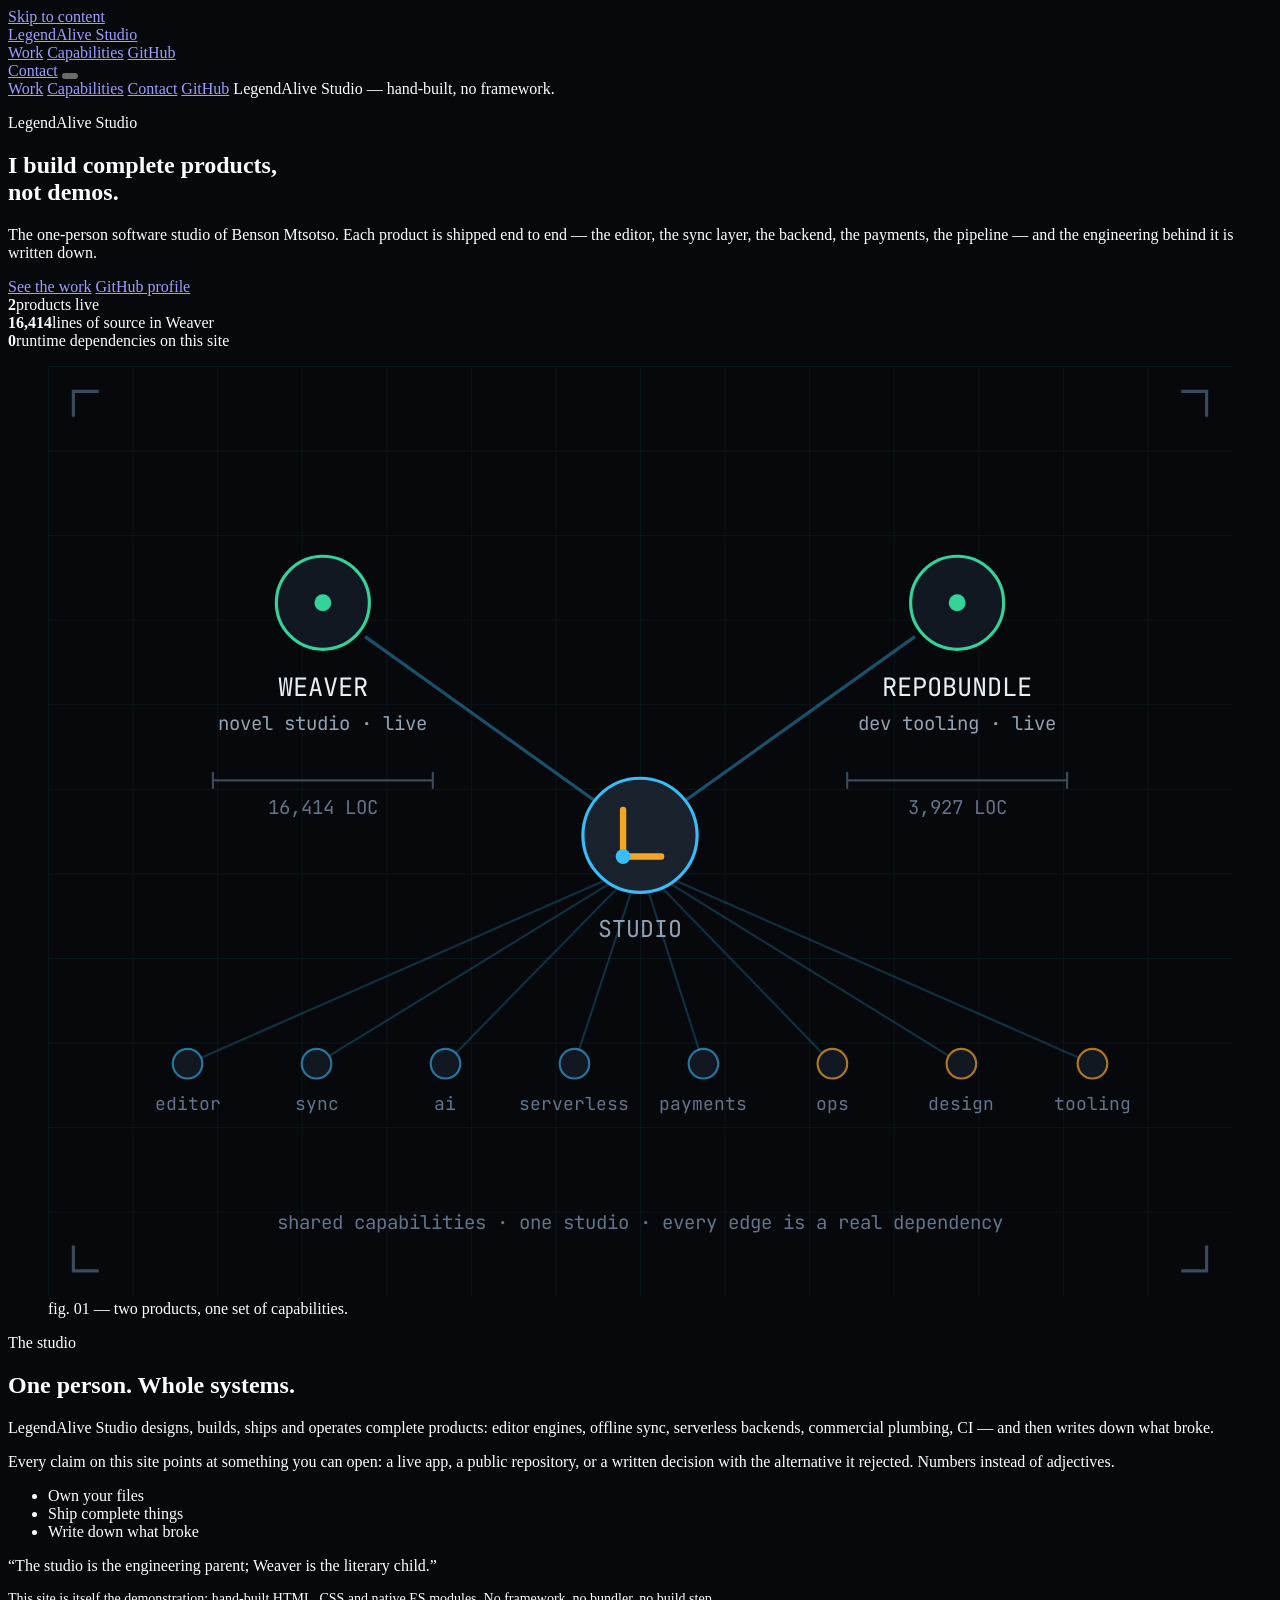
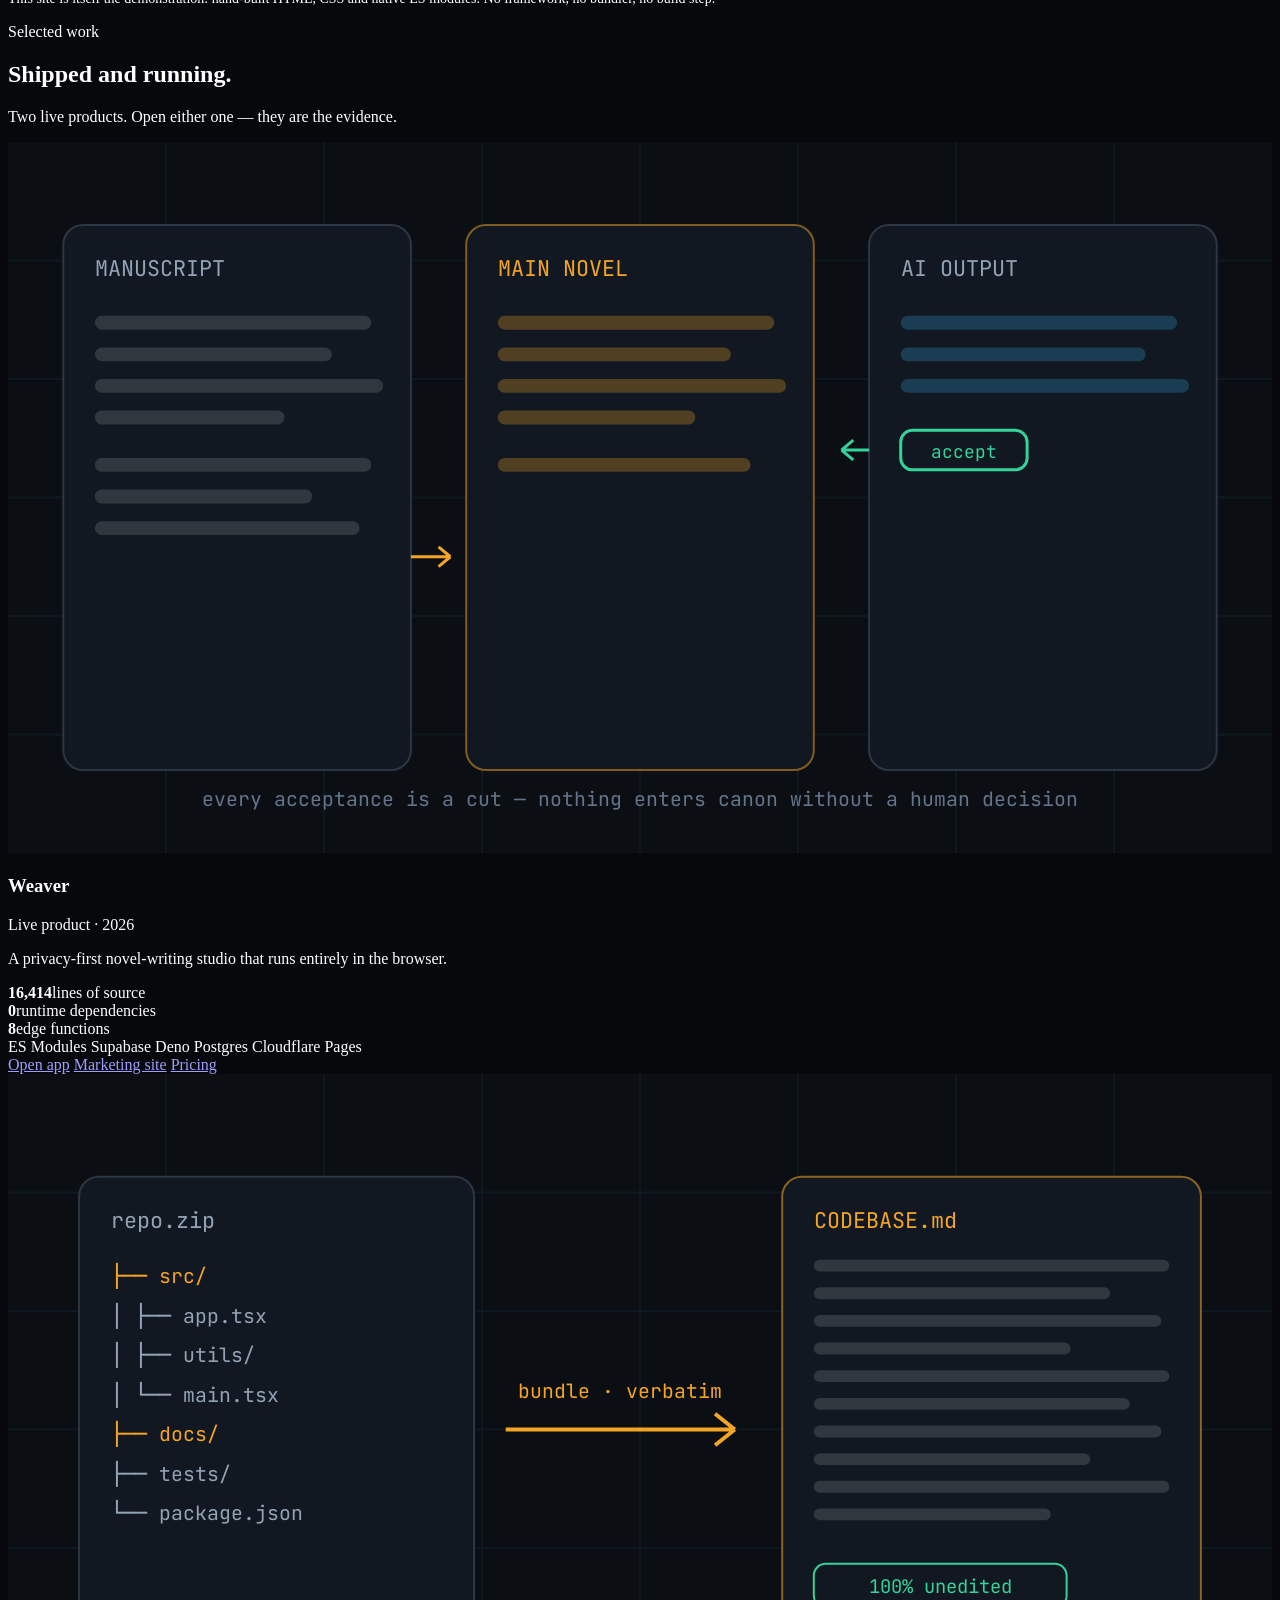
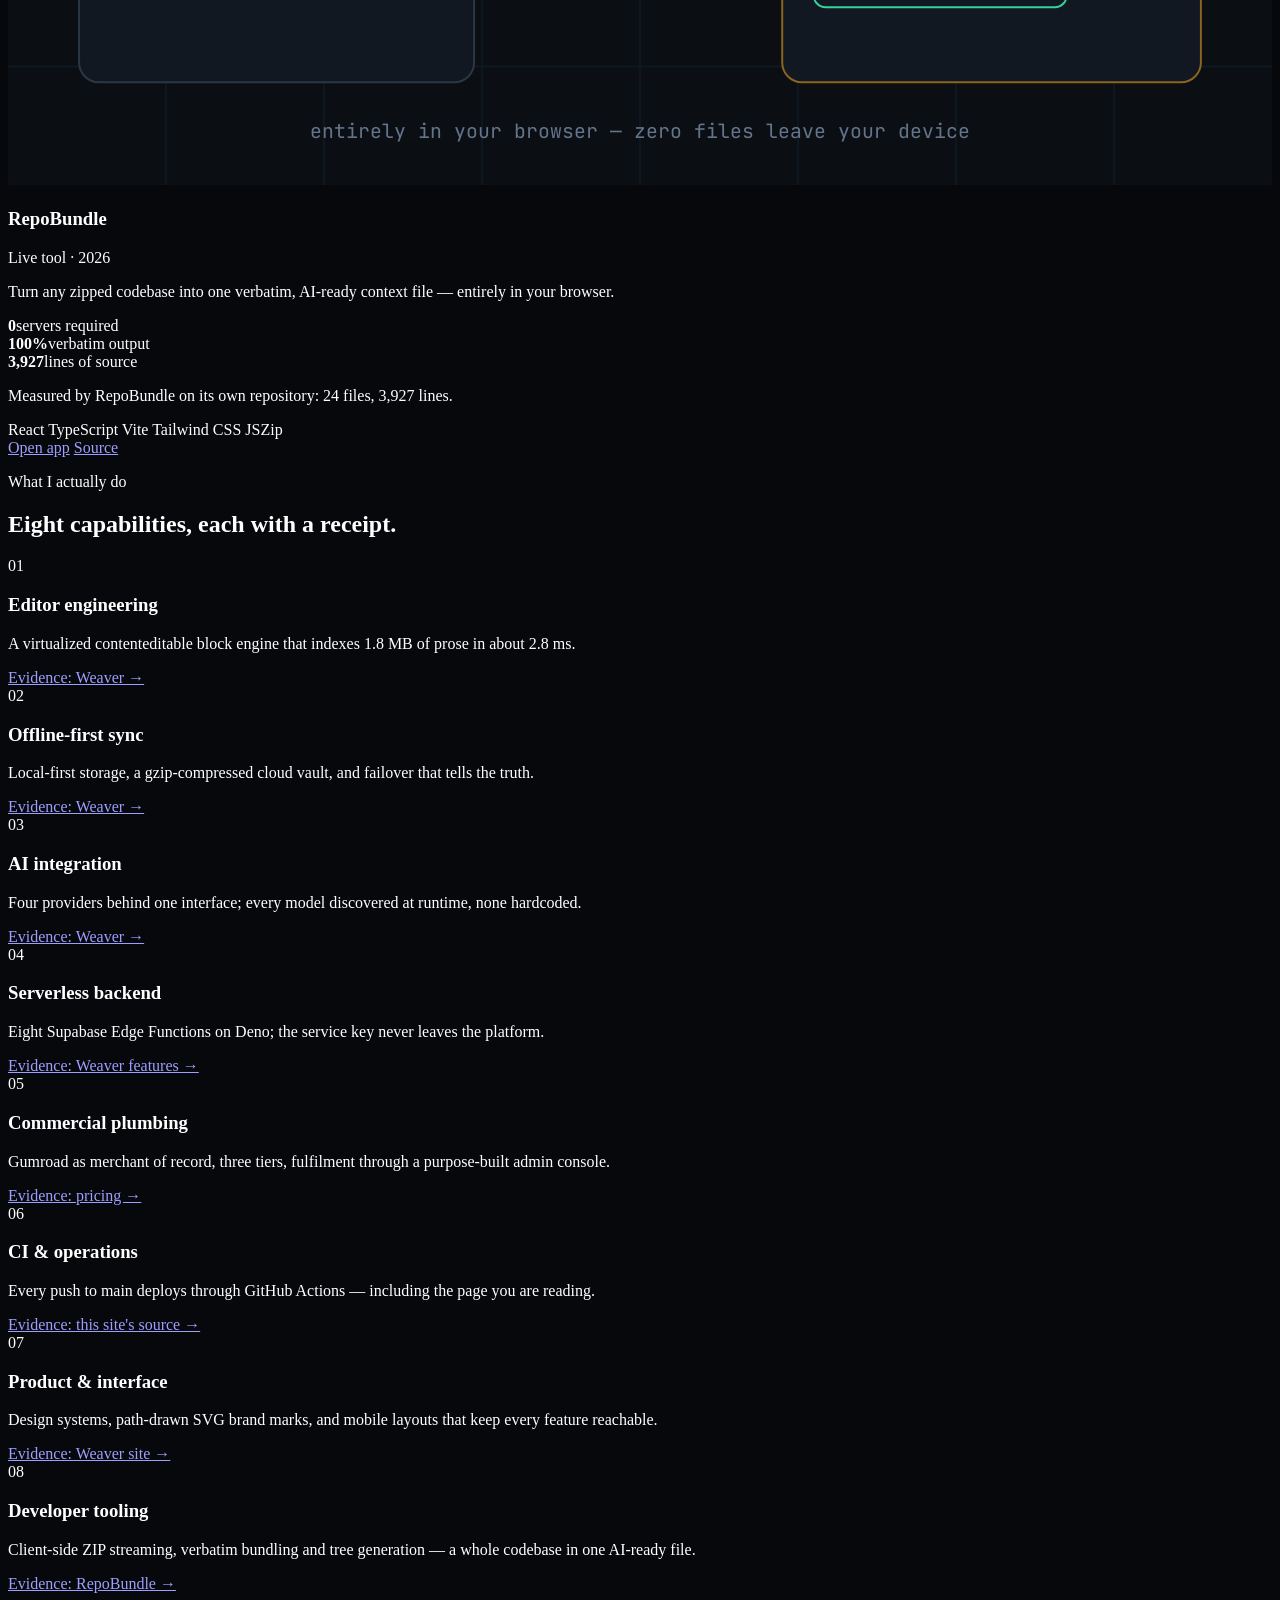
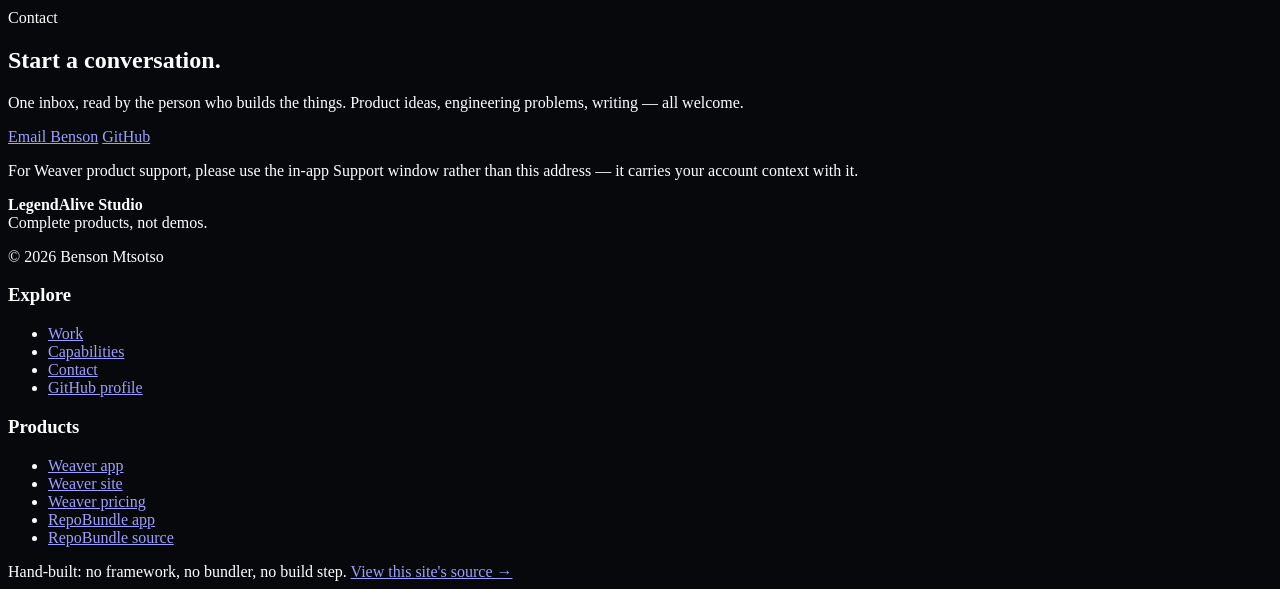
==== index.html @ 1d364bd8 "Update print statement from 'Hello' to 'Goodbye'" ====
<!-- Repo: studio — index.html — FULL file -->
<!DOCTYPE html>
<html lang="en">
<head>
  <meta charset="utf-8">
  <meta name="viewport" content="width=device-width, initial-scale=1">
  <title>LegendAlive Studio — Complete products, not demos.</title>
  <meta name="description" content="LegendAlive Studio is the one-person software studio of Benson Mtsotso. Shipped products, engineering case studies and technical writing. No framework, no bundler, no build step.">
  <meta name="author" content="Benson Mtsotso">
  <meta name="robots" content="index, follow">
  <meta name="theme-color" content="#06080b">
  <!-- Canonical + og:url point at the live preview URL until Phase 0C cutover. -->
  <link rel="canonical" href="https://legendalive.github.io/studio/">
  <meta property="og:type" content="website">
  <meta property="og:site_name" content="LegendAlive Studio">
  <meta property="og:title" content="LegendAlive Studio — Complete products, not demos.">
  <meta property="og:description" content="The one-person software studio of Benson Mtsotso. Shipped products, engineering case studies and technical writing.">
  <meta property="og:url" content="https://legendalive.github.io/studio/">
  <meta name="twitter:card" content="summary">
  <!-- og:image is added in Phase 8 when assets/img/og-default.png exists.
       Favicon is injected as a data-URI by brand.js; the static favicon.svg
       fallback link arrives in Step 3. -->

  <!-- Critical canvas colour: prevents a white flash before the shell injects
       base.css. Applies with or without JS. body colours live in base.css. -->
  <style>html{background:#06080b;color-scheme:dark}</style>
  <noscript><link rel="stylesheet" href="assets/css/base.css"></noscript>

  <link rel="preconnect" href="https://fonts.googleapis.com">
  <link rel="preconnect" href="https://fonts.gstatic.com" crossorigin>
  <link href="https://fonts.googleapis.com/css2?family=Inter:wght@400;500;600&family=Instrument+Serif:ital@1&family=JetBrains+Mono:wght@400;500&family=Space+Grotesk:wght@500;600;700&display=swap" rel="stylesheet">

  <!-- The only depth-sensitive path on this page (root depth). shell.js
       injects all stylesheets from BASE and wires nav, year and reveals. -->
  <script type="module" src="assets/js/shell.js"></script>
</head>
<body>
  <a class="skip-link" href="#main">Skip to content</a>

  <header class="site-nav" data-nav>
    <div class="container nav-bar">
      <a class="nav-brand" href="#top" aria-label="LegendAlive Studio — home">
        <span class="studio-mark studio-mark--sm" aria-hidden="true"></span>
        <span>LegendAlive Studio</span>
      </a>
      <nav class="nav-links" aria-label="Primary">
        <a href="#work">Work</a>
        <a href="#capabilities">Capabilities</a>
        <a href="https://github.com/legendalive" target="_blank" rel="noopener">GitHub</a>
      </nav>
      <a class="btn btn--primary btn--sm nav-cta" href="#contact">Contact</a>
      <button class="nav-toggle" type="button" data-nav-toggle
              aria-expanded="false" aria-controls="nav-sheet" aria-label="Menu">
        <span class="nav-toggle-bars" aria-hidden="true"></span>
      </button>
    </div>
    <nav class="nav-sheet" id="nav-sheet" data-nav-sheet aria-label="Mobile">
      <a href="#work">Work</a>
      <a href="#capabilities">Capabilities</a>
      <a href="#contact">Contact</a>
      <a href="https://github.com/legendalive" target="_blank" rel="noopener">GitHub</a>
      <span class="nav-sheet-note">LegendAlive Studio — hand-built, no framework.</span>
    </nav>
  </header>

  <main id="main">
    <!-- ================= HERO ================= -->
    <section class="hero" id="top" aria-labelledby="hero-title">
      <div class="hero-light" aria-hidden="true"></div>
      <div class="container hero-grid" data-reveal-group>
        <div class="hero-copy">
          <p class="micro" data-reveal>LegendAlive Studio</p>
          <h1 id="hero-title" data-reveal>I build complete products,<br>not demos.</h1>
          <p class="lede" data-reveal>
            The one-person software studio of Benson Mtsotso. Each product is
            shipped end to end — the editor, the sync layer, the backend, the
            payments, the pipeline — and the engineering behind it is written down.
          </p>
          <div class="hero-actions" data-reveal>
            <a class="btn btn--primary" href="#work">See the work</a>
            <a class="btn btn--ghost" href="https://github.com/legendalive" target="_blank" rel="noopener">GitHub profile</a>
          </div>
          <div class="hero-metrics" data-reveal>
            <div class="hero-metric"><b>2</b><span>products live</span></div>
            <div class="hero-metric"><b>16,414</b><span>lines of source in Weaver</span></div>
            <div class="hero-metric"><b>0</b><span>runtime dependencies on this site</span></div>
          </div>
        </div>

        <!-- Static studio schematic. Replaced by the live System Map in Phase 3. -->
        <figure class="hero-visual" data-reveal>
          <svg viewBox="0 0 560 440" role="img" aria-labelledby="schematic-title">
            <title id="schematic-title">Schematic of the studio: two live products, Weaver and RepoBundle, connected to eight shared engineering capabilities.</title>
            <defs>
              <pattern id="bp" width="40" height="40" patternUnits="userSpaceOnUse">
                <path d="M40 0H0v40" fill="none" stroke="#38bdf8" stroke-opacity=".07"/>
              </pattern>
            </defs>
            <rect width="560" height="440" fill="url(#bp)"/>
            <path d="M12 24V12h12M536 12h12v12M548 416v12h-12M24 428H12v-12" fill="none" stroke="#3b4a5c" stroke-width="1.5"/>
            <!-- edges: products to studio -->
            <path d="M150 128 262 208M410 128 298 208" stroke="#38bdf8" stroke-opacity=".4" stroke-width="1.5" fill="none"/>
            <!-- edges: studio to capabilities -->
            <path d="M280 236 66 330M280 236 127 330M280 236 188 330M280 236 249 330M280 236 310 330M280 236 371 330M280 236 432 330M280 236 494 330" stroke="#38bdf8" stroke-opacity=".22" stroke-width="1" fill="none"/>
            <!-- product nodes -->
            <circle cx="130" cy="112" r="22" fill="#121821" stroke="#34d399" stroke-width="1.5"/>
            <circle cx="130" cy="112" r="4" fill="#34d399"/>
            <text x="130" y="156" text-anchor="middle" font-family="JetBrains Mono, monospace" font-size="12" fill="#e8eef5">WEAVER</text>
            <text x="130" y="172" text-anchor="middle" font-family="JetBrains Mono, monospace" font-size="9" fill="#93a3b5">novel studio · live</text>
            <circle cx="430" cy="112" r="22" fill="#121821" stroke="#34d399" stroke-width="1.5"/>
            <circle cx="430" cy="112" r="4" fill="#34d399"/>
            <text x="430" y="156" text-anchor="middle" font-family="JetBrains Mono, monospace" font-size="12" fill="#e8eef5">REPOBUNDLE</text>
            <text x="430" y="172" text-anchor="middle" font-family="JetBrains Mono, monospace" font-size="9" fill="#93a3b5">dev tooling · live</text>
            <!-- dimension annotations -->
            <path d="M78 196h104M78 192v8M182 192v8" stroke="#3b4a5c" stroke-width="1" fill="none"/>
            <text x="130" y="212" text-anchor="middle" font-family="JetBrains Mono, monospace" font-size="9" fill="#64748b">16,414 LOC</text>
            <path d="M378 196h104M378 192v8M482 192v8" stroke="#3b4a5c" stroke-width="1" fill="none"/>
            <text x="430" y="212" text-anchor="middle" font-family="JetBrains Mono, monospace" font-size="9" fill="#64748b">3,927 LOC</text>
            <!-- studio node -->
            <circle cx="280" cy="222" r="27" fill="#1a222d" stroke="#38bdf8" stroke-width="1.5"/>
            <path d="M272 210v22h18" fill="none" stroke="#f5a524" stroke-width="3" stroke-linecap="round" stroke-linejoin="round"/>
            <circle cx="272" cy="232" r="3.5" fill="#38bdf8"/>
            <text x="280" y="270" text-anchor="middle" font-family="JetBrains Mono, monospace" font-size="11" fill="#93a3b5">STUDIO</text>
            <!-- capability nodes -->
            <g font-family="JetBrains Mono, monospace" font-size="8.5" fill="#64748b" text-anchor="middle">
              <circle cx="66" cy="330" r="7" fill="#121821" stroke="#38bdf8" stroke-opacity=".6"/><text x="66" y="352">editor</text>
              <circle cx="127" cy="330" r="7" fill="#121821" stroke="#38bdf8" stroke-opacity=".6"/><text x="127" y="352">sync</text>
              <circle cx="188" cy="330" r="7" fill="#121821" stroke="#38bdf8" stroke-opacity=".6"/><text x="188" y="352">ai</text>
              <circle cx="249" cy="330" r="7" fill="#121821" stroke="#38bdf8" stroke-opacity=".6"/><text x="249" y="352">serverless</text>
              <circle cx="310" cy="330" r="7" fill="#121821" stroke="#38bdf8" stroke-opacity=".6"/><text x="310" y="352">payments</text>
              <circle cx="371" cy="330" r="7" fill="#121821" stroke="#f5a524" stroke-opacity=".7"/><text x="371" y="352">ops</text>
              <circle cx="432" cy="330" r="7" fill="#121821" stroke="#f5a524" stroke-opacity=".7"/><text x="432" y="352">design</text>
              <circle cx="494" cy="330" r="7" fill="#121821" stroke="#f5a524" stroke-opacity=".7"/><text x="494" y="352">tooling</text>
            </g>
            <text x="280" y="408" text-anchor="middle" font-family="JetBrains Mono, monospace" font-size="9" fill="#64748b">shared capabilities · one studio · every edge is a real dependency</text>
          </svg>
          <figcaption>fig. 01 — two products, one set of capabilities.</figcaption>
        </figure>
      </div>
    </section>

    <!-- ================= THE STUDIO ================= -->
    <section class="section section--alt" id="studio" aria-labelledby="studio-title">
      <div class="container studio-grid">
        <div class="studio-copy" data-reveal-group>
          <p class="micro" data-reveal>The studio</p>
          <h2 id="studio-title" data-reveal>One person. Whole systems.</h2>
          <p data-reveal>
            LegendAlive Studio designs, builds, ships and operates complete
            products: editor engines, offline sync, serverless backends,
            commercial plumbing, CI — and then writes down what broke.
          </p>
          <p data-reveal>
            Every claim on this site points at something you can open: a live
            app, a public repository, or a written decision with the alternative
            it rejected. Numbers instead of adjectives.
          </p>
          <ul class="principles" role="list" data-reveal>
            <li class="chip-stack">Own your files</li>
            <li class="chip-stack">Ship complete things</li>
            <li class="chip-stack">Write down what broke</li>
          </ul>
        </div>
        <aside class="studio-aside" data-reveal>
          <span class="studio-mark studio-mark--md" aria-hidden="true"></span>
          <p class="editorial">“The studio is the engineering parent; Weaver is the literary child.”</p>
          <p style="color:var(--muted);font-size:14px">
            This site is itself the demonstration: hand-built HTML, CSS and
            native ES modules. No framework, no bundler, no build step.
          </p>
        </aside>
      </div>
    </section>

    <!-- ================= WORK ================= -->
    <section class="section" id="work" aria-labelledby="work-title">
      <div class="container">
        <div class="section-head" data-reveal-group>
          <p class="micro" data-reveal>Selected work</p>
          <h2 id="work-title" data-reveal>Shipped and running.</h2>
          <p class="lede" data-reveal>Two live products. Open either one — they are the evidence.</p>
        </div>

        <div class="work-grid" data-reveal-group>
          <!-- Weaver -->
          <article class="project-card" data-reveal>
            <div class="project-cover">
              <svg viewBox="0 0 640 360" role="img" aria-labelledby="weaver-cover-title">
                <title id="weaver-cover-title">Weaver's three-panel workflow: a raw manuscript, the finalized main novel, and an AI output panel where every block is accepted or discarded by the author.</title>
                <rect width="640" height="360" fill="#0b0f14"/>
                <g stroke="#38bdf8" stroke-opacity=".05"><path d="M0 60h640M0 120h640M0 180h640M0 240h640M0 300h640M80 0v360M160 0v360M240 0v360M320 0v360M400 0v360M480 0v360M560 0v360"/></g>
                <g font-family="JetBrains Mono, monospace" font-size="11" fill="#93a3b5">
                  <rect x="28" y="42" width="176" height="276" rx="10" fill="#121821" stroke="#2b3745"/>
                  <text x="44" y="68">MANUSCRIPT</text>
                  <rect x="232" y="42" width="176" height="276" rx="10" fill="#121821" stroke="#f5a524" stroke-opacity=".5"/>
                  <text x="248" y="68" fill="#f5a524">MAIN NOVEL</text>
                  <rect x="436" y="42" width="176" height="276" rx="10" fill="#121821" stroke="#2b3745"/>
                  <text x="452" y="68">AI OUTPUT</text>
                </g>
                <g fill="#e8eef5" fill-opacity=".14">
                  <rect x="44" y="88" width="140" height="7" rx="3.5"/><rect x="44" y="104" width="120" height="7" rx="3.5"/><rect x="44" y="120" width="146" height="7" rx="3.5"/><rect x="44" y="136" width="96" height="7" rx="3.5"/><rect x="44" y="160" width="140" height="7" rx="3.5"/><rect x="44" y="176" width="110" height="7" rx="3.5"/><rect x="44" y="192" width="134" height="7" rx="3.5"/>
                </g>
                <g fill="#f5a524" fill-opacity=".28">
                  <rect x="248" y="88" width="140" height="7" rx="3.5"/><rect x="248" y="104" width="118" height="7" rx="3.5"/><rect x="248" y="120" width="146" height="7" rx="3.5"/><rect x="248" y="136" width="100" height="7" rx="3.5"/><rect x="248" y="160" width="128" height="7" rx="3.5"/>
                </g>
                <g fill="#38bdf8" fill-opacity=".22">
                  <rect x="452" y="88" width="140" height="7" rx="3.5"/><rect x="452" y="104" width="124" height="7" rx="3.5"/><rect x="452" y="120" width="146" height="7" rx="3.5"/>
                </g>
                <g stroke="#34d399" stroke-width="1.5" fill="none">
                  <rect x="452" y="146" width="64" height="20" rx="6"/>
                  <path d="M436 156h-14m0 0 6-5m-6 5 6 5"/>
                </g>
                <text x="484" y="160" text-anchor="middle" font-family="JetBrains Mono, monospace" font-size="9" fill="#34d399">accept</text>
                <path d="M204 210h20m0 0-6-5m6 5-6 5" stroke="#f5a524" stroke-width="1.5" fill="none"/>
                <text x="320" y="336" text-anchor="middle" font-family="JetBrains Mono, monospace" font-size="10" fill="#64748b">every acceptance is a cut — nothing enters canon without a human decision</text>
              </svg>
            </div>
            <div class="project-body">
              <div class="project-top">
                <h3>Weaver</h3>
                <span class="chip-status chip-status--live">Live</span>
                <span class="project-meta">product · 2026</span>
              </div>
              <p class="project-tagline">A privacy-first novel-writing studio that runs entirely in the browser.</p>
              <div class="metric-row">
                <div class="metric-tile"><b>16,414</b><span>lines of source</span></div>
                <div class="metric-tile"><b>0</b><span>runtime dependencies</span></div>
                <div class="metric-tile"><b>8</b><span>edge functions</span></div>
              </div>
              <div class="stack-row">
                <span class="chip-stack">ES Modules</span>
                <span class="chip-stack">Supabase</span>
                <span class="chip-stack">Deno</span>
                <span class="chip-stack">Postgres</span>
                <span class="chip-stack">Cloudflare Pages</span>
              </div>
              <div class="project-links">
                <a class="btn btn--primary btn--sm" href="https://legendalive.github.io/Weaver/" target="_blank" rel="noopener">Open app</a>
                <a class="btn btn--ghost btn--sm" href="https://weaver-studio.pages.dev/" target="_blank" rel="noopener">Marketing site</a>
                <a class="btn btn--ghost btn--sm" href="https://weaver-studio.pages.dev/pricing" target="_blank" rel="noopener">Pricing</a>
              </div>
            </div>
          </article>

          <!-- RepoBundle -->
          <article class="project-card" data-reveal>
            <div class="project-cover">
              <svg viewBox="0 0 640 360" role="img" aria-labelledby="repobundle-cover-title">
                <title id="repobundle-cover-title">RepoBundle's pipeline: a zipped repository with a nested file tree becomes one verbatim CODEBASE.md file, ready as AI context.</title>
                <rect width="640" height="360" fill="#0b0f14"/>
                <g stroke="#38bdf8" stroke-opacity=".05"><path d="M0 60h640M0 120h640M0 180h640M0 240h640M0 300h640M80 0v360M160 0v360M240 0v360M320 0v360M400 0v360M480 0v360M560 0v360"/></g>
                <rect x="36" y="52" width="200" height="256" rx="10" fill="#121821" stroke="#2b3745"/>
                <text x="52" y="78" font-family="JetBrains Mono, monospace" font-size="11" fill="#93a3b5">repo.zip</text>
                <g font-family="JetBrains Mono, monospace" font-size="10" fill="#93a3b5">
                  <text x="52" y="106" fill="#f5a524">├── src/</text>
                  <text x="52" y="126">│   ├── app.tsx</text>
                  <text x="52" y="146">│   ├── utils/</text>
                  <text x="52" y="166">│   └── main.tsx</text>
                  <text x="52" y="186" fill="#f5a524">├── docs/</text>
                  <text x="52" y="206">├── tests/</text>
                  <text x="52" y="226">└── package.json</text>
                </g>
                <g stroke="#f5a524" stroke-width="2" fill="none">
                  <path d="M252 180h116m0 0-10-8m10 8-10 8"/>
                </g>
                <text x="310" y="164" text-anchor="middle" font-family="JetBrains Mono, monospace" font-size="10" fill="#f5a524">bundle · verbatim</text>
                <rect x="392" y="52" width="212" height="256" rx="10" fill="#121821" stroke="#f5a524" stroke-opacity=".55"/>
                <text x="408" y="78" font-family="JetBrains Mono, monospace" font-size="11" fill="#f5a524">CODEBASE.md</text>
                <g fill="#e8eef5" fill-opacity=".14">
                  <rect x="408" y="94" width="180" height="6" rx="3"/><rect x="408" y="108" width="150" height="6" rx="3"/><rect x="408" y="122" width="176" height="6" rx="3"/><rect x="408" y="136" width="130" height="6" rx="3"/><rect x="408" y="150" width="180" height="6" rx="3"/><rect x="408" y="164" width="160" height="6" rx="3"/><rect x="408" y="178" width="176" height="6" rx="3"/><rect x="408" y="192" width="140" height="6" rx="3"/><rect x="408" y="206" width="180" height="6" rx="3"/><rect x="408" y="220" width="120" height="6" rx="3"/>
                </g>
                <g stroke="#34d399" fill="none"><rect x="408" y="248" width="128" height="22" rx="6"/></g>
                <text x="472" y="263" text-anchor="middle" font-family="JetBrains Mono, monospace" font-size="9.5" fill="#34d399">100% unedited</text>
                <text x="320" y="336" text-anchor="middle" font-family="JetBrains Mono, monospace" font-size="10" fill="#64748b">entirely in your browser — zero files leave your device</text>
              </svg>
            </div>
            <div class="project-body">
              <div class="project-top">
                <h3>RepoBundle</h3>
                <span class="chip-status chip-status--live">Live</span>
                <span class="project-meta">tool · 2026</span>
              </div>
              <p class="project-tagline">Turn any zipped codebase into one verbatim, AI-ready context file — entirely in your browser.</p>
              <div class="metric-row">
                <div class="metric-tile"><b>0</b><span>servers required</span></div>
                <div class="metric-tile"><b>100%</b><span>verbatim output</span></div>
                <div class="metric-tile"><b>3,927</b><span>lines of source</span></div>
              </div>
              <p class="project-note">Measured by RepoBundle on its own repository: 24 files, 3,927 lines.</p>
              <div class="stack-row">
                <span class="chip-stack">React</span>
                <span class="chip-stack">TypeScript</span>
                <span class="chip-stack">Vite</span>
                <span class="chip-stack">Tailwind CSS</span>
                <span class="chip-stack">JSZip</span>
              </div>
              <div class="project-links">
                <a class="btn btn--primary btn--sm" href="https://legendalive.github.io/RepoBundle/" target="_blank" rel="noopener">Open app</a>
                <a class="btn btn--ghost btn--sm" href="https://github.com/legendalive/RepoBundle" target="_blank" rel="noopener">Source</a>
              </div>
            </div>
          </article>
        </div>
      </div>
    </section>

    <!-- ================= CAPABILITIES ================= -->
    <section class="section section--alt" id="capabilities" aria-labelledby="cap-title">
      <div class="container">
        <div class="section-head" data-reveal-group>
          <p class="micro" data-reveal>What I actually do</p>
          <h2 id="cap-title" data-reveal>Eight capabilities, each with a receipt.</h2>
        </div>
        <div class="cap-grid" data-reveal-group>
          <div class="cap-row" data-reveal>
            <span class="cap-num">01</span>
            <h3>Editor engineering</h3>
            <p>A virtualized contenteditable block engine that indexes 1.8&nbsp;MB of prose in about 2.8&nbsp;ms.</p>
            <a class="cap-evidence" href="https://legendalive.github.io/Weaver/" target="_blank" rel="noopener">Evidence: Weaver →</a>
          </div>
          <div class="cap-row" data-reveal>
            <span class="cap-num">02</span>
            <h3>Offline-first sync</h3>
            <p>Local-first storage, a gzip-compressed cloud vault, and failover that tells the truth.</p>
            <a class="cap-evidence" href="https://legendalive.github.io/Weaver/" target="_blank" rel="noopener">Evidence: Weaver →</a>
          </div>
          <div class="cap-row" data-reveal>
            <span class="cap-num">03</span>
            <h3>AI integration</h3>
            <p>Four providers behind one interface; every model discovered at runtime, none hardcoded.</p>
            <a class="cap-evidence" href="https://legendalive.github.io/Weaver/" target="_blank" rel="noopener">Evidence: Weaver →</a>
          </div>
          <div class="cap-row" data-reveal>
            <span class="cap-num">04</span>
            <h3>Serverless backend</h3>
            <p>Eight Supabase Edge Functions on Deno; the service key never leaves the platform.</p>
            <a class="cap-evidence" href="https://weaver-studio.pages.dev/features" target="_blank" rel="noopener">Evidence: Weaver features →</a>
          </div>
          <div class="cap-row" data-reveal>
            <span class="cap-num">05</span>
            <h3>Commercial plumbing</h3>
            <p>Gumroad as merchant of record, three tiers, fulfilment through a purpose-built admin console.</p>
            <a class="cap-evidence" href="https://weaver-studio.pages.dev/pricing" target="_blank" rel="noopener">Evidence: pricing →</a>
          </div>
          <div class="cap-row" data-reveal>
            <span class="cap-num">06</span>
            <h3>CI &amp; operations</h3>
            <p>Every push to main deploys through GitHub Actions — including the page you are reading.</p>
            <a class="cap-evidence" href="https://github.com/legendalive/studio" target="_blank" rel="noopener">Evidence: this site's source →</a>
          </div>
          <div class="cap-row" data-reveal>
            <span class="cap-num">07</span>
            <h3>Product &amp; interface</h3>
            <p>Design systems, path-drawn SVG brand marks, and mobile layouts that keep every feature reachable.</p>
            <a class="cap-evidence" href="https://weaver-studio.pages.dev/" target="_blank" rel="noopener">Evidence: Weaver site →</a>
          </div>
          <div class="cap-row" data-reveal>
            <span class="cap-num">08</span>
            <h3>Developer tooling</h3>
            <p>Client-side ZIP streaming, verbatim bundling and tree generation — a whole codebase in one AI-ready file.</p>
            <a class="cap-evidence" href="https://legendalive.github.io/RepoBundle/" target="_blank" rel="noopener">Evidence: RepoBundle →</a>
          </div>
        </div>
      </div>
    </section>

    <!-- ================= CONTACT ================= -->
    <section class="section" id="contact" aria-labelledby="contact-title">
      <div class="container">
        <div class="contact-band" data-reveal>
          <p class="micro">Contact</p>
          <h2 id="contact-title">Start a conversation.</h2>
          <p>One inbox, read by the person who builds the things. Product ideas, engineering problems, writing — all welcome.</p>
          <div class="contact-actions">
            <a class="btn btn--forge" href="mailto:mbenson.mb62@gmail.com">Email Benson</a>
            <a class="btn btn--ghost" href="https://github.com/legendalive" target="_blank" rel="noopener">GitHub</a>
          </div>
          <p class="contact-note">For Weaver product support, please use the in-app Support window rather than this address — it carries your account context with it.</p>
        </div>
      </div>
    </section>
  </main>

  <!-- ================= FOOTER ================= -->
  <footer class="site-footer">
    <div class="container">
      <div class="footer-grid">
        <div class="footer-brand">
          <span class="studio-mark studio-mark--md" aria-hidden="true"></span>
          <p><strong>LegendAlive Studio</strong><br>Complete products, not demos.</p>
          <p class="footer-copy">© <span data-year>2026</span> Benson Mtsotso</p>
        </div>
        <nav class="footer-col" aria-label="Explore">
          <h3>Explore</h3>
          <ul role="list">
            <li><a href="#work">Work</a></li>
            <li><a href="#capabilities">Capabilities</a></li>
            <li><a href="#contact">Contact</a></li>
            <li><a href="https://github.com/legendalive" target="_blank" rel="noopener">GitHub profile</a></li>
          </ul>
        </nav>
        <nav class="footer-col" aria-label="Products">
          <h3>Products</h3>
          <ul role="list">
            <li><a href="https://legendalive.github.io/Weaver/" target="_blank" rel="noopener">Weaver app</a></li>
            <li><a href="https://weaver-studio.pages.dev/" target="_blank" rel="noopener">Weaver site</a></li>
            <li><a href="https://weaver-studio.pages.dev/pricing" target="_blank" rel="noopener">Weaver pricing</a></li>
            <li><a href="https://legendalive.github.io/RepoBundle/" target="_blank" rel="noopener">RepoBundle app</a></li>
            <li><a href="https://github.com/legendalive/RepoBundle" target="_blank" rel="noopener">RepoBundle source</a></li>
          </ul>
        </nav>
      </div>
      <div class="footer-bottom">
        <span>Hand-built: no framework, no bundler, no build step.</span>
        <a href="https://github.com/legendalive/studio" target="_blank" rel="noopener">View this site's source →</a>
      </div>
    </div>
  </footer>
</body>
</html>
---- assets/css/base.css ----
/* Repo: studio — assets/css/base.css — FULL file */
/* LegendAlive Studio — Blueprint & Forge.
   Phase 0 note: this file carries the landing layout for now. Phase 1 splits
   shell/components into layout.css + components.css and re-delivers this file
   trimmed. Single CSS source per rule (T4): shell.js injects this sheet via
   BASE; pages carry only a <noscript> fallback link. */

/* ---------- 1. Tokens (plan 6.2–6.5, exact values) ---------- */
:root {
  --ink-900: #06080b;
  --ink-800: #0b0f14;
  --ink-700: #121821;
  --ink-600: #1a222d;
  --ink-500: #232d3a;
  --scrim: rgba(4, 6, 9, .72);
  --line: #2b3745;
  --line-strong: #3b4a5c;

  --paper: #e8eef5;
  --muted: #93a3b5;
  --faint: #64748b;

  --blueprint: #38bdf8;
  --blueprint-deep: #0ea5e9;
  --forge: #f5a524;
  --forge-deep: #d98207;
  --lab: #a78bfa;

  --shipped: #34d399;
  --caution: #fbbf24;
  --coral: #fb7185;
  --info: #60a5fa;

  --blueprint-soft: rgba(56, 189, 248, .12);
  --forge-soft: rgba(245, 165, 36, .12);
  --lab-soft: rgba(167, 139, 250, .12);

  --font-display: 'Space Grotesk', ui-sans-serif, system-ui, 'Segoe UI', Roboto, Arial, sans-serif;
  --font-body: 'Inter', ui-sans-serif, system-ui, 'Segoe UI', Roboto, Arial, sans-serif;
  --font-mono: 'JetBrains Mono', ui-monospace, 'SFMono-Regular', Menlo, Consolas, monospace;
  --font-editorial: 'Instrument Serif', Georgia, 'Times New Roman', serif;

  --r-chip: 6px;
  --r-control: 10px;
  --r-card: 14px;
  --r-panel: 20px;

  --sh-1: 0 2px 10px rgba(2, 6, 12, .45);
  --sh-2: 0 10px 34px rgba(2, 6, 12, .55);
  --sh-3: 0 24px 70px rgba(2, 6, 12, .65);
  --glow: 0 0 0 1px rgba(56, 189, 248, .35), 0 8px 30px rgba(56, 189, 248, .14);

  --t-micro: 120ms;
  --t-std: 220ms;
  --t-enter: 420ms;
  --ease-enter: cubic-bezier(.2, .8, .3, 1);

  --nav-h: 64px;
}

/* ---------- 2. Reset ---------- */
*, *::before, *::after { box-sizing: border-box; }
* { margin: 0; }
html { -webkit-text-size-adjust: 100%; }
body {
  background: var(--ink-900);
  color: var(--paper);
  font: 400 16px/1.7 var(--font-body);
  overflow-wrap: break-word;
  -webkit-font-smoothing: antialiased;
  text-rendering: optimizeLegibility;
}
img, svg, video { display: block; max-width: 100%; }
button, input, select, textarea { font: inherit; color: inherit; }
button { background: none; border: 0; cursor: pointer; }
a { color: var(--blueprint); text-decoration: none; }
a:hover { text-decoration: underline; text-underline-offset: 3px; }
ul[role="list"], ol[role="list"] { list-style: none; padding: 0; }
body.no-scroll { overflow: hidden; }

/* ---------- 3. Typography ---------- */
h1, h2, h3 {
  font-family: var(--font-display);
  font-weight: 700;
  line-height: 1.12;
  letter-spacing: -0.01em;
  text-wrap: balance;
}
h1 { font-size: clamp(40px, 6vw, 62px); }
h2 { font-size: clamp(26px, 3.4vw, 34px); }
h3 { font-size: 21px; font-weight: 600; }
.micro {
  font-family: var(--font-display);
  font-size: 12px;
  font-weight: 600;
  letter-spacing: .16em;
  text-transform: uppercase;
  color: var(--blueprint);
}
.lede { font-size: 18px; color: var(--muted); max-width: 56ch; }
.editorial {
  font-family: var(--font-editorial);
  font-style: italic;
  font-size: 21px;
  color: var(--forge);
}
.mono { font-family: var(--font-mono); }

/* ---------- 4. Selection, focus, scrollbars ---------- */
::selection { background: var(--blueprint); color: #04121d; }
:focus-visible { outline: 2px solid var(--blueprint); outline-offset: 2px; border-radius: 4px; }
::-webkit-scrollbar { width: 11px; height: 11px; }
::-webkit-scrollbar-track { background: var(--ink-800); }
::-webkit-scrollbar-thumb {
  background: linear-gradient(var(--line-strong), var(--ink-600));
  border: 2px solid var(--ink-800);
  border-radius: 8px;
}
::-webkit-scrollbar-thumb:hover { background: linear-gradient(var(--blueprint), var(--blueprint-deep)); }
html { scrollbar-width: thin; scrollbar-color: var(--line-strong) transparent; }

/* ---------- 5. Utilities ---------- */
.container { max-width: 1180px; margin-inline: auto; padding-inline: 24px; }
.visually-hidden {
  position: absolute; width: 1px; height: 1px; margin: -1px;
  clip-path: inset(50%); overflow: hidden; white-space: nowrap;
}
.skip-link {
  position: fixed; top: -60px; left: 16px; z-index: 200;
  padding: 12px 18px; background: var(--blueprint); color: #04121d;
  font-weight: 600; border-radius: var(--r-control); transition: top var(--t-std);
}
.skip-link:focus-visible { top: 12px; text-decoration: none; }
.section { padding: 96px 0; position: relative; }
.section--alt {
  background:
    linear-gradient(180deg, var(--ink-900), var(--ink-800) 18%, var(--ink-800) 82%, var(--ink-900));
}
.section-head { display: grid; gap: 12px; margin-bottom: 48px; max-width: 720px; }
[id] { scroll-margin-top: calc(var(--nav-h) + 24px); }

/* Grain over everything, extremely faint, never interactive */
body::after {
  content: ""; position: fixed; inset: 0; z-index: 90; pointer-events: none; opacity: .04;
  background: url("data:image/svg+xml,%3Csvg xmlns='http://www.w3.org/2000/svg' width='160' height='160'%3E%3Cfilter id='n'%3E%3CfeTurbulence type='fractalNoise' baseFrequency='0.9' numOctaves='2' stitchTiles='stitch'/%3E%3C/filter%3E%3Crect width='160' height='160' filter='url(%23n)' opacity='.6'/%3E%3C/svg%3E");
}

/* ---------- 6. The studio mark (plan 6.8) ---------- */
.studio-mark {
  display: inline-block; flex: none;
  background: url("data:image/svg+xml,%3Csvg xmlns='http://www.w3.org/2000/svg' viewBox='0 0 64 64'%3E%3Cdefs%3E%3ClinearGradient id='m' x1='0' y1='0' x2='1' y2='1'%3E%3Cstop offset='0' stop-color='%230b3a55'/%3E%3Cstop offset='.32' stop-color='%2338bdf8'/%3E%3Cstop offset='.5' stop-color='%23eaf6ff'/%3E%3Cstop offset='.68' stop-color='%230ea5e9'/%3E%3Cstop offset='1' stop-color='%230b3a55'/%3E%3C/linearGradient%3E%3CradialGradient id='n' cx='.35' cy='.35' r='.9'%3E%3Cstop offset='0' stop-color='%23f4fbff'/%3E%3Cstop offset='.55' stop-color='%2338bdf8'/%3E%3Cstop offset='1' stop-color='%230b3a55'/%3E%3C/radialGradient%3E%3CradialGradient id='b' cx='.5' cy='.5' r='.5'%3E%3Cstop offset='0' stop-color='%23ffffff' stop-opacity='.55'/%3E%3Cstop offset='1' stop-color='%23ffffff' stop-opacity='0'/%3E%3C/radialGradient%3E%3C/defs%3E%3Cpath d='M22 14v34h30' fill='none' stroke='%2304121d' stroke-width='8.5' stroke-linecap='round' stroke-linejoin='round'/%3E%3Cpath d='M22 14v34h30' fill='none' stroke='url(%23m)' stroke-width='6' stroke-linecap='round' stroke-linejoin='round'/%3E%3Cpath d='M22 14v34h30' fill='none' stroke='%23eaf6ff' stroke-opacity='.8' stroke-width='1.6' stroke-linecap='round' stroke-linejoin='round'/%3E%3Cpath d='M44 48v-9' fill='none' stroke='%2338bdf8' stroke-width='3.5' stroke-linecap='round'/%3E%3Ccircle cx='22' cy='48' r='5' fill='url(%23n)' stroke='%2304121d' stroke-width='2'/%3E%3Ccircle cx='22' cy='15' r='6' fill='url(%23b)'/%3E%3C/svg%3E") center / contain no-repeat;
}
.studio-mark--sm { width: 28px; height: 28px; }
.studio-mark--md { width: 48px; height: 48px; }
.studio-mark--lg { width: 96px; height: 96px; }
.studio-mark--xl { width: 140px; height: 140px; }

/* ---------- 7. Buttons & chips ---------- */
.btn {
  display: inline-flex; align-items: center; justify-content: center; gap: 8px;
  min-height: 44px; padding: 0 20px; border-radius: var(--r-control);
  font: 600 14px var(--font-body); text-decoration: none; white-space: nowrap;
  border: 1px solid transparent;
  transition: border-color var(--t-micro), background-color var(--t-micro), color var(--t-micro), box-shadow var(--t-micro);
}
.btn:hover { text-decoration: none; }
.btn--primary { background: linear-gradient(135deg, var(--blueprint), var(--blueprint-deep)); color: #04121d; }
.btn--primary:hover { box-shadow: var(--glow); }
.btn--forge { background: linear-gradient(135deg, var(--forge), var(--forge-deep)); color: #1a1204; }
.btn--forge:hover { box-shadow: 0 0 0 1px rgba(245, 165, 36, .35), 0 8px 30px rgba(245, 165, 36, .14); }
.btn--ghost { border-color: var(--line-strong); color: var(--paper); background: rgba(18, 24, 33, .5); }
.btn--ghost:hover { border-color: var(--blueprint); color: var(--blueprint); }
.btn--sm { min-height: 44px; padding: 0 16px; font-size: 13px; }

.chip-status {
  display: inline-flex; align-items: center; gap: 7px;
  padding: 4px 12px; border-radius: 999px;
  font: 600 12px var(--font-display); letter-spacing: .04em;
}
.chip-status::before { content: ""; width: 7px; height: 7px; border-radius: 50%; background: currentColor; }
.chip-status--live { color: var(--shipped); background: rgba(52, 211, 153, .12); border: 1px solid rgba(52, 211, 153, .35); }
.chip-status--building { color: var(--forge); background: var(--forge-soft); border: 1px solid rgba(245, 165, 36, .35); }
.chip-status--lab { color: var(--lab); background: var(--lab-soft); border: 1px solid rgba(167, 139, 250, .35); }
.chip-status--paused { color: var(--faint); background: rgba(100, 116, 139, .12); border: 1px solid rgba(100, 116, 139, .35); }

.chip-stack {
  display: inline-flex; align-items: center;
  font: 500 12px var(--font-mono); color: var(--muted);
  padding: 4px 10px; border: 1px solid var(--line); border-radius: var(--r-chip);
  background: rgba(11, 15, 20, .6);
  transition: border-color var(--t-micro), color var(--t-micro);
}
.chip-stack:hover { border-color: var(--line-strong); color: var(--paper); }

/* ---------- 8. Nav ---------- */
.site-nav {
  position: fixed; inset: 0 0 auto 0; z-index: 100; height: var(--nav-h);
  background: rgba(6, 8, 11, .55);
  -webkit-backdrop-filter: blur(12px) saturate(1.2);
  backdrop-filter: blur(12px) saturate(1.2);
  border-bottom: 1px solid transparent;
  transition: background-color var(--t-std), border-color var(--t-std), box-shadow var(--t-std);
}
.site-nav.is-scrolled { background: rgba(6, 8, 11, .88); border-bottom-color: var(--line); box-shadow: var(--sh-1); }
.nav-bar { display: flex; align-items: center; gap: 20px; height: var(--nav-h); }
.nav-brand { display: inline-flex; align-items: center; gap: 10px; color: var(--paper); font: 600 15px var(--font-display); letter-spacing: .01em; }
.nav-brand:hover { text-decoration: none; color: var(--blueprint); }
.nav-links { display: flex; align-items: center; gap: 4px; margin-left: auto; }
.nav-links a {
  display: inline-flex; align-items: center; min-height: 44px; padding: 0 12px;
  border-radius: 8px; color: var(--muted); font: 500 14px var(--font-body);
}
.nav-links a:hover { color: var(--paper); background: rgba(26, 34, 45, .6); text-decoration: none; }
.nav-cta { margin-left: 8px; }
.nav-toggle {
  display: none; align-items: center; justify-content: center;
  width: 44px; height: 44px; margin-left: 8px; border-radius: var(--r-control);
  border: 1px solid var(--line); color: var(--paper);
}
.nav-toggle:hover { border-color: var(--line-strong); }
.nav-toggle-bars { position: relative; width: 18px; height: 2px; background: currentColor; border-radius: 2px; }
.nav-toggle-bars::before, .nav-toggle-bars::after {
  content: ""; position: absolute; left: 0; width: 18px; height: 2px;
  background: currentColor; border-radius: 2px;
  transition: transform var(--t-std), top var(--t-std);
}
.nav-toggle-bars::before { top: -6px; }
.nav-toggle-bars::after { top: 6px; }
.nav-open .nav-toggle-bars { background: transparent; }
.nav-open .nav-toggle-bars::before { top: 0; transform: rotate(45deg); }
.nav-open .nav-toggle-bars::after { top: 0; transform: rotate(-45deg); }
.nav-sheet { display: none; }

/* ---------- 9. Hero ---------- */
.hero { position: relative; overflow: hidden; padding: calc(var(--nav-h) + 88px) 0 96px; }
.hero::before {
  content: ""; position: absolute; inset: 0; pointer-events: none;
  background-image:
    linear-gradient(rgba(56, 189, 248, .05) 1px, transparent 1px),
    linear-gradient(90deg, rgba(56, 189, 248, .05) 1px, transparent 1px);
  background-size: 48px 48px;
  -webkit-mask-image: radial-gradient(130% 100% at 70% 0%, #000 35%, transparent 100%);
  mask-image: radial-gradient(130% 100% at 70% 0%, #000 35%, transparent 100%);
}
.hero::after {
  content: ""; position: absolute; inset: 0; pointer-events: none;
  background:
    radial-gradient(60% 50% at 75% 8%, rgba(56, 189, 248, .13), transparent 62%),
    radial-gradient(50% 42% at 12% 88%, rgba(167, 139, 250, .10), transparent 62%),
    radial-gradient(42% 36% at 92% 78%, rgba(14, 165, 233, .08), transparent 60%);
}
.hero-light {
  position: absolute; top: -160px; right: -120px; width: 520px; height: 520px;
  border-radius: 50%; pointer-events: none;
  background: radial-gradient(circle, rgba(56, 189, 248, .14), transparent 62%);
  filter: blur(38px);
}
.hero-grid {
  position: relative; z-index: 1;
  display: grid; grid-template-columns: minmax(0, 1.05fr) minmax(0, .95fr);
  gap: 56px; align-items: center;
}
.hero-copy { display: grid; gap: 24px; justify-items: start; }
.hero-actions { display: flex; flex-wrap: wrap; gap: 12px; }
.hero-metrics { display: flex; flex-wrap: wrap; gap: 12px 36px; padding-top: 8px; border-top: 1px solid var(--line); width: 100%; }
.hero-metric { display: grid; gap: 2px; }
.hero-metric b { font: 500 21px var(--font-mono); color: var(--paper); }
.hero-metric span { font-size: 12px; color: var(--muted); }
.hero-visual {
  border: 1px solid var(--line); border-radius: var(--r-panel);
  background: rgba(11, 15, 20, .65); box-shadow: var(--sh-2);
  padding: 14px 14px 10px; min-width: 0;
}
.hero-visual svg { width: 100%; height: auto; aspect-ratio: 560 / 440; }
.hero-visual figcaption { font: 400 11px var(--font-mono); color: var(--faint); padding: 10px 4px 4px; }

/* ---------- 10. Studio intro ---------- */
.studio-grid { display: grid; grid-template-columns: minmax(0, 1.2fr) minmax(0, .8fr); gap: 56px; align-items: start; }
.studio-copy { display: grid; gap: 20px; }
.studio-copy p { color: var(--muted); max-width: 62ch; }
.principles { display: flex; flex-wrap: wrap; gap: 8px; padding: 0; list-style: none; }
.studio-aside {
  border: 1px solid var(--line); border-left: 3px solid var(--forge);
  border-radius: var(--r-card); background: var(--ink-700);
  padding: 28px; display: grid; gap: 16px; box-shadow: var(--sh-1);
}

/* ---------- 11. Project cards ---------- */
.work-grid { display: grid; grid-template-columns: repeat(2, minmax(0, 1fr)); gap: 28px; }
.project-card {
  display: flex; flex-direction: column; min-width: 0;
  border: 1px solid var(--line); border-radius: var(--r-card);
  background: var(--ink-700); box-shadow: var(--sh-1); overflow: hidden;
  transition: border-color var(--t-std), box-shadow var(--t-std);
}
.project-card:hover { border-color: var(--line-strong); box-shadow: var(--sh-2); }
.project-cover { border-bottom: 1px solid var(--line); background: var(--ink-800); }
.project-cover svg { width: 100%; height: auto; aspect-ratio: 16 / 9; }
.project-body { display: flex; flex-direction: column; gap: 16px; padding: 24px; flex: 1; }
.project-top { display: flex; align-items: center; flex-wrap: wrap; gap: 10px; }
.project-meta { font: 400 12px var(--font-mono); color: var(--faint); margin-left: auto; }
.project-tagline { color: var(--muted); font-size: 15px; }
.metric-row { display: grid; grid-template-columns: repeat(3, minmax(0, 1fr)); gap: 10px; }
.metric-tile { border: 1px solid var(--line); border-radius: var(--r-control); background: rgba(11, 15, 20, .55); padding: 12px 14px; display: grid; gap: 2px; }
.metric-tile b { font: 500 20px var(--font-mono); color: var(--paper); }
.metric-tile span { font-size: 11.5px; line-height: 1.45; color: var(--muted); }
.project-note { font: 400 11px var(--font-mono); color: var(--faint); }
.stack-row { display: flex; flex-wrap: wrap; gap: 6px; }
.project-links { display: flex; flex-wrap: wrap; gap: 10px; margin-top: auto; padding-top: 4px; }

/* ---------- 12. Capabilities ---------- */
.cap-grid { display: grid; grid-template-columns: repeat(2, minmax(0, 1fr)); gap: 14px 28px; }
.cap-row {
  display: grid; grid-template-columns: 44px minmax(0, 1fr); gap: 4px 14px;
  padding: 18px; border: 1px solid var(--line); border-radius: var(--r-card);
  background: rgba(18, 24, 33, .55);
  transition: border-color var(--t-micro);
}
.cap-row:hover { border-color: var(--line-strong); }
.cap-num { grid-row: span 3; font: 500 13px var(--font-mono); color: var(--faint); padding-top: 3px; }
.cap-row h3 { font-size: 17px; }
.cap-row p { font-size: 14px; color: var(--muted); }
.cap-evidence { font: 500 12px var(--font-mono); }

/* ---------- 13. Contact band ---------- */
.contact-band {
  border: 1px solid rgba(245, 165, 36, .28); border-radius: var(--r-panel);
  background: linear-gradient(120deg, rgba(245, 165, 36, .10), rgba(251, 113, 133, .05) 60%, rgba(18, 24, 33, .4));
  padding: 48px; display: grid; gap: 20px; box-shadow: var(--sh-1);
}
.contact-band .micro { color: var(--forge); }
.contact-band p { color: var(--muted); max-width: 58ch; }
.contact-actions { display: flex; flex-wrap: wrap; gap: 12px; }
.contact-note { font-size: 13px; color: var(--faint); max-width: 64ch; }

/* ---------- 14. Footer ---------- */
.site-footer { border-top: 1px solid var(--line); background: var(--ink-800); padding: 64px 0 32px; }
.footer-grid { display: grid; grid-template-columns: minmax(0, 2fr) minmax(0, 1fr) minmax(0, 1fr); gap: 48px; }
.footer-brand { display: grid; gap: 14px; justify-items: start; }
.footer-brand p { color: var(--muted); font-size: 14px; max-width: 34ch; }
.footer-copy { font-size: 13px; color: var(--faint); }
.footer-col h3 { font-size: 12px; font-weight: 600; letter-spacing: .16em; text-transform: uppercase; color: var(--faint); margin-bottom: 12px; }
.footer-col ul { list-style: none; padding: 0; display: grid; gap: 2px; }
.footer-col a { display: inline-flex; align-items: center; min-height: 32px; color: var(--muted); font-size: 14px; }
.footer-col a:hover { color: var(--blueprint); }
.footer-bottom {
  display: flex; flex-wrap: wrap; gap: 8px 24px; justify-content: space-between;
  border-top: 1px solid var(--line); margin-top: 48px; padding-top: 24px;
  font: 400 12px var(--font-mono); color: var(--faint);
}

/* ---------- 15. Motion (gated: content is never hidden without .js) ---------- */
@media (prefers-reduced-motion: no-preference) {
  html { scroll-behavior: smooth; }
  .js [data-reveal] { opacity: 0; transform: translateY(14px); transition: opacity var(--t-enter) var(--ease-enter), transform var(--t-enter) var(--ease-enter); }
  .js [data-reveal].is-in { opacity: 1; transform: none; }
  .hero-light { animation: drift 26s ease-in-out infinite alternate; }
  .btn:hover { transform: translateY(-1px); }
  .btn { transition: border-color var(--t-micro), background-color var(--t-micro), color var(--t-micro), box-shadow var(--t-micro), transform var(--t-micro); }
  .chip-stack:hover { transform: translateY(-1px); }
  .project-card:hover { transform: translateY(-2px); }
  .project-card { transition: border-color var(--t-std), box-shadow var(--t-std), transform var(--t-std); }
}
@keyframes drift {
  from { transform: translate3d(0, 0, 0); }
  to { transform: translate3d(-70px, 60px, 0); }
}

/* ---------- 16. Responsive ---------- */
@media (max-width: 1020px) {
  .hero-grid { grid-template-columns: 1fr; gap: 40px; }
  .hero-visual { max-width: 600px; }
  .studio-grid { grid-template-columns: 1fr; gap: 32px; }
}
@media (max-width: 860px) {
  .section { padding: 64px 0; }
  .hero { padding: calc(var(--nav-h) + 56px) 0 64px; }
  .js .nav-links { display: none; }
  .js .nav-toggle { display: inline-flex; }
  .js .nav-sheet {
    display: none; position: fixed; inset: 0; z-index: -1;
    padding: calc(var(--nav-h) + 32px) 24px 32px;
    background: rgba(6, 8, 11, .97);
    -webkit-backdrop-filter: blur(16px); backdrop-filter: blur(16px);
    flex-direction: column; gap: 6px;
  }
  .js .nav-open .nav-sheet { display: flex; }
  .nav-sheet a {
    display: flex; align-items: center; min-height: 52px; padding: 0 16px;
    border-radius: var(--r-control); color: var(--paper);
    font: 600 21px var(--font-display); border: 1px solid transparent;
  }
  .nav-sheet a:hover { background: var(--ink-600); text-decoration: none; }
  .nav-sheet .nav-sheet-note { margin-top: auto; font: 400 12px var(--font-mono); color: var(--faint); }
  /* Without JS the toggle can't work: keep plain inline links instead */
  html:not(.js) .nav-links { flex-wrap: wrap; }
  html:not(.js) .nav-links a { min-height: 40px; padding: 0 8px; font-size: 13px; }
  .cap-grid { grid-template-columns: 1fr; }
  .work-grid { grid-template-columns: 1fr; }
  .footer-grid { grid-template-columns: 1fr; gap: 32px; }
  .footer-col a { min-height: 44px; }
  .contact-band { padding: 32px 24px; }
}
@media (max-width: 480px) {
  .container { padding-inline: 16px; }
  .metric-row { grid-template-columns: repeat(3, minmax(0, 1fr)); gap: 6px; }
  .metric-tile { padding: 10px; }
  .metric-tile b { font-size: 16px; }
  .hero-metrics { gap: 10px 24px; }
  .nav-cta { display: none; }
  .js .nav-cta { display: none; }
  .nav-sheet .btn { margin-top: 12px; }
}
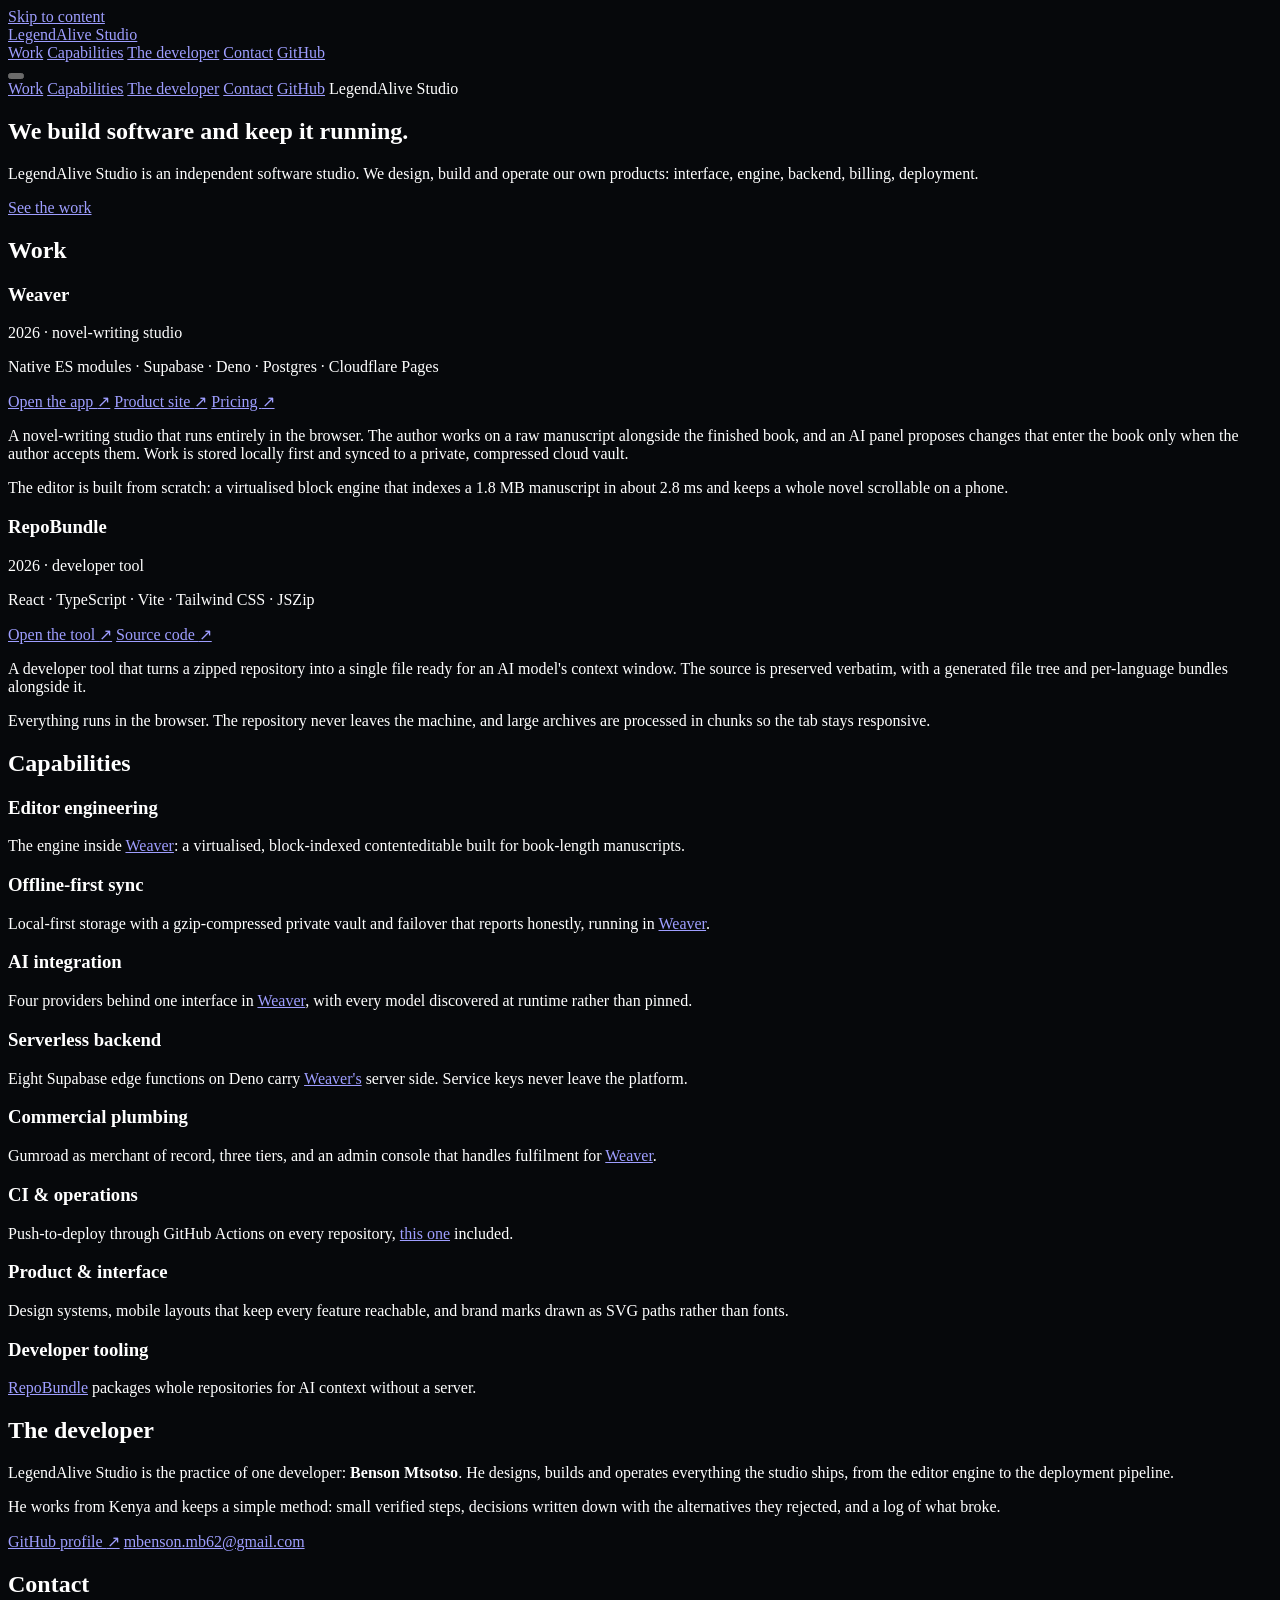
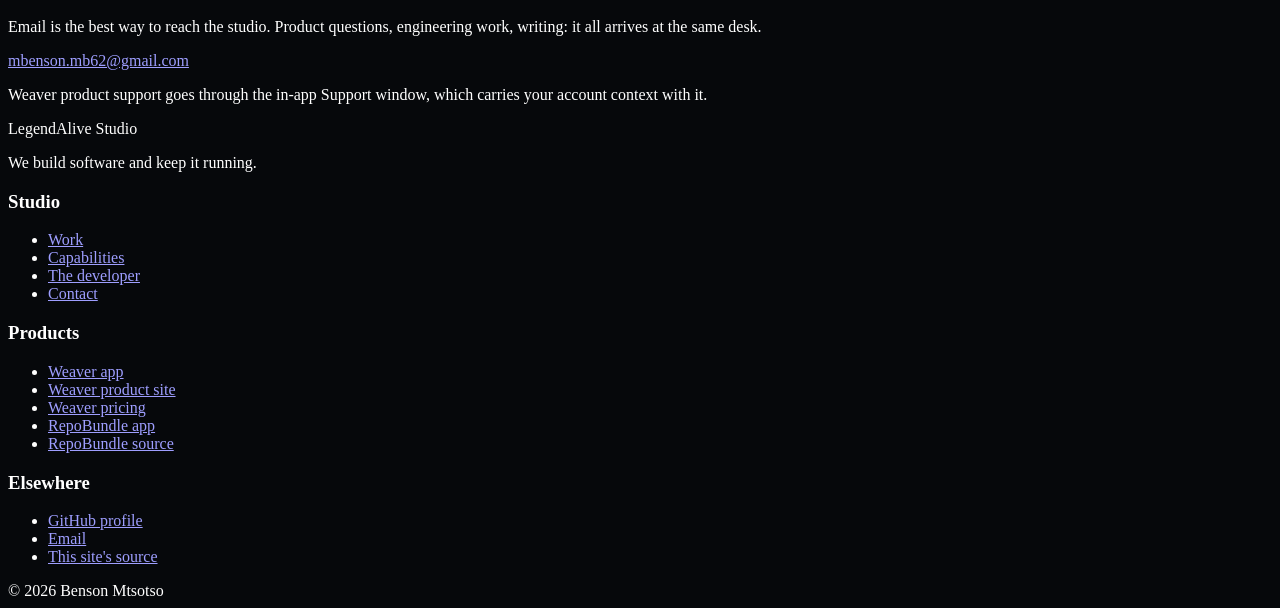
==== commit 320218ce: "Update fmt.Println message from 'Hello' to 'Goodbye'" ====
--- a/index.html
+++ b/index.html
@@ -4,8 +4,8 @@
 <head>
   <meta charset="utf-8">
   <meta name="viewport" content="width=device-width, initial-scale=1">
-  <title>LegendAlive Studio — Complete products, not demos.</title>
-  <meta name="description" content="LegendAlive Studio is the one-person software studio of Benson Mtsotso. Shipped products, engineering case studies and technical writing. No framework, no bundler, no build step.">
+  <title>LegendAlive Studio — We build software and keep it running.</title>
+  <meta name="description" content="LegendAlive Studio is an independent software studio. Its products include Weaver, a browser-based novel-writing studio, and RepoBundle, a client-side codebase bundler for AI workflows.">
   <meta name="author" content="Benson Mtsotso">
   <meta name="robots" content="index, follow">
   <meta name="theme-color" content="#06080b">
@@ -13,25 +13,22 @@
   <link rel="canonical" href="https://legendalive.github.io/studio/">
   <meta property="og:type" content="website">
   <meta property="og:site_name" content="LegendAlive Studio">
-  <meta property="og:title" content="LegendAlive Studio — Complete products, not demos.">
-  <meta property="og:description" content="The one-person software studio of Benson Mtsotso. Shipped products, engineering case studies and technical writing.">
+  <meta property="og:title" content="LegendAlive Studio — We build software and keep it running.">
+  <meta property="og:description" content="An independent software studio. Products in production, engineering case studies, technical writing and release notes.">
   <meta property="og:url" content="https://legendalive.github.io/studio/">
   <meta name="twitter:card" content="summary">
-  <!-- og:image is added in Phase 8 when assets/img/og-default.png exists.
-       Favicon is injected as a data-URI by brand.js; the static favicon.svg
-       fallback link arrives in Step 3. -->
-
-  <!-- Critical canvas colour: prevents a white flash before the shell injects
-       base.css. Applies with or without JS. body colours live in base.css. -->
+  <!-- og:image arrives with assets/img/og-default.png in Phase 8.
+       Favicon is injected as a data-URI by brand.js; static fallback in Step 3. -->
+
+  <!-- Critical canvas colour before the shell injects base.css. -->
   <style>html{background:#06080b;color-scheme:dark}</style>
   <noscript><link rel="stylesheet" href="assets/css/base.css"></noscript>
 
   <link rel="preconnect" href="https://fonts.googleapis.com">
   <link rel="preconnect" href="https://fonts.gstatic.com" crossorigin>
-  <link href="https://fonts.googleapis.com/css2?family=Inter:wght@400;500;600&family=Instrument+Serif:ital@1&family=JetBrains+Mono:wght@400;500&family=Space+Grotesk:wght@500;600;700&display=swap" rel="stylesheet">
-
-  <!-- The only depth-sensitive path on this page (root depth). shell.js
-       injects all stylesheets from BASE and wires nav, year and reveals. -->
+  <link href="https://fonts.googleapis.com/css2?family=Inter:wght@400;500;600&family=JetBrains+Mono:wght@400;500&family=Space+Grotesk:wght@500;600;700&display=swap" rel="stylesheet">
+
+  <!-- The only depth-sensitive path on this page (root depth). -->
   <script type="module" src="assets/js/shell.js"></script>
 </head>
 <body>
@@ -46,9 +43,10 @@
       <nav class="nav-links" aria-label="Primary">
         <a href="#work">Work</a>
         <a href="#capabilities">Capabilities</a>
+        <a href="#developer">The developer</a>
+        <a href="#contact">Contact</a>
         <a href="https://github.com/legendalive" target="_blank" rel="noopener">GitHub</a>
       </nav>
-      <a class="btn btn--primary btn--sm nav-cta" href="#contact">Contact</a>
       <button class="nav-toggle" type="button" data-nav-toggle
               aria-expanded="false" aria-controls="nav-sheet" aria-label="Menu">
         <span class="nav-toggle-bars" aria-hidden="true"></span>
@@ -57,325 +55,203 @@
     <nav class="nav-sheet" id="nav-sheet" data-nav-sheet aria-label="Mobile">
       <a href="#work">Work</a>
       <a href="#capabilities">Capabilities</a>
+      <a href="#developer">The developer</a>
       <a href="#contact">Contact</a>
       <a href="https://github.com/legendalive" target="_blank" rel="noopener">GitHub</a>
-      <span class="nav-sheet-note">LegendAlive Studio — hand-built, no framework.</span>
+      <span class="nav-sheet-note">LegendAlive Studio</span>
     </nav>
   </header>
 
   <main id="main">
-    <!-- ================= HERO ================= -->
-    <section class="hero" id="top" aria-labelledby="hero-title">
-      <div class="hero-light" aria-hidden="true"></div>
-      <div class="container hero-grid" data-reveal-group>
-        <div class="hero-copy">
-          <p class="micro" data-reveal>LegendAlive Studio</p>
-          <h1 id="hero-title" data-reveal>I build complete products,<br>not demos.</h1>
-          <p class="lede" data-reveal>
-            The one-person software studio of Benson Mtsotso. Each product is
-            shipped end to end — the editor, the sync layer, the backend, the
-            payments, the pipeline — and the engineering behind it is written down.
+    <!-- ================= OPENING ================= -->
+    <section class="opening" id="top" aria-labelledby="opening-title">
+      <div class="container opening-grid">
+        <h1 id="opening-title">We build software and keep it running.</h1>
+        <div class="opening-side">
+          <p class="opening-lede">
+            LegendAlive Studio is an independent software studio. We design,
+            build and operate our own products: interface, engine, backend,
+            billing, deployment.
           </p>
-          <div class="hero-actions" data-reveal>
-            <a class="btn btn--primary" href="#work">See the work</a>
-            <a class="btn btn--ghost" href="https://github.com/legendalive" target="_blank" rel="noopener">GitHub profile</a>
-          </div>
-          <div class="hero-metrics" data-reveal>
-            <div class="hero-metric"><b>2</b><span>products live</span></div>
-            <div class="hero-metric"><b>16,414</b><span>lines of source in Weaver</span></div>
-            <div class="hero-metric"><b>0</b><span>runtime dependencies on this site</span></div>
-          </div>
-        </div>
-
-        <!-- Static studio schematic. Replaced by the live System Map in Phase 3. -->
-        <figure class="hero-visual" data-reveal>
-          <svg viewBox="0 0 560 440" role="img" aria-labelledby="schematic-title">
-            <title id="schematic-title">Schematic of the studio: two live products, Weaver and RepoBundle, connected to eight shared engineering capabilities.</title>
-            <defs>
-              <pattern id="bp" width="40" height="40" patternUnits="userSpaceOnUse">
-                <path d="M40 0H0v40" fill="none" stroke="#38bdf8" stroke-opacity=".07"/>
-              </pattern>
-            </defs>
-            <rect width="560" height="440" fill="url(#bp)"/>
-            <path d="M12 24V12h12M536 12h12v12M548 416v12h-12M24 428H12v-12" fill="none" stroke="#3b4a5c" stroke-width="1.5"/>
-            <!-- edges: products to studio -->
-            <path d="M150 128 262 208M410 128 298 208" stroke="#38bdf8" stroke-opacity=".4" stroke-width="1.5" fill="none"/>
-            <!-- edges: studio to capabilities -->
-            <path d="M280 236 66 330M280 236 127 330M280 236 188 330M280 236 249 330M280 236 310 330M280 236 371 330M280 236 432 330M280 236 494 330" stroke="#38bdf8" stroke-opacity=".22" stroke-width="1" fill="none"/>
-            <!-- product nodes -->
-            <circle cx="130" cy="112" r="22" fill="#121821" stroke="#34d399" stroke-width="1.5"/>
-            <circle cx="130" cy="112" r="4" fill="#34d399"/>
-            <text x="130" y="156" text-anchor="middle" font-family="JetBrains Mono, monospace" font-size="12" fill="#e8eef5">WEAVER</text>
-            <text x="130" y="172" text-anchor="middle" font-family="JetBrains Mono, monospace" font-size="9" fill="#93a3b5">novel studio · live</text>
-            <circle cx="430" cy="112" r="22" fill="#121821" stroke="#34d399" stroke-width="1.5"/>
-            <circle cx="430" cy="112" r="4" fill="#34d399"/>
-            <text x="430" y="156" text-anchor="middle" font-family="JetBrains Mono, monospace" font-size="12" fill="#e8eef5">REPOBUNDLE</text>
-            <text x="430" y="172" text-anchor="middle" font-family="JetBrains Mono, monospace" font-size="9" fill="#93a3b5">dev tooling · live</text>
-            <!-- dimension annotations -->
-            <path d="M78 196h104M78 192v8M182 192v8" stroke="#3b4a5c" stroke-width="1" fill="none"/>
-            <text x="130" y="212" text-anchor="middle" font-family="JetBrains Mono, monospace" font-size="9" fill="#64748b">16,414 LOC</text>
-            <path d="M378 196h104M378 192v8M482 192v8" stroke="#3b4a5c" stroke-width="1" fill="none"/>
-            <text x="430" y="212" text-anchor="middle" font-family="JetBrains Mono, monospace" font-size="9" fill="#64748b">3,927 LOC</text>
-            <!-- studio node -->
-            <circle cx="280" cy="222" r="27" fill="#1a222d" stroke="#38bdf8" stroke-width="1.5"/>
-            <path d="M272 210v22h18" fill="none" stroke="#f5a524" stroke-width="3" stroke-linecap="round" stroke-linejoin="round"/>
-            <circle cx="272" cy="232" r="3.5" fill="#38bdf8"/>
-            <text x="280" y="270" text-anchor="middle" font-family="JetBrains Mono, monospace" font-size="11" fill="#93a3b5">STUDIO</text>
-            <!-- capability nodes -->
-            <g font-family="JetBrains Mono, monospace" font-size="8.5" fill="#64748b" text-anchor="middle">
-              <circle cx="66" cy="330" r="7" fill="#121821" stroke="#38bdf8" stroke-opacity=".6"/><text x="66" y="352">editor</text>
-              <circle cx="127" cy="330" r="7" fill="#121821" stroke="#38bdf8" stroke-opacity=".6"/><text x="127" y="352">sync</text>
-              <circle cx="188" cy="330" r="7" fill="#121821" stroke="#38bdf8" stroke-opacity=".6"/><text x="188" y="352">ai</text>
-              <circle cx="249" cy="330" r="7" fill="#121821" stroke="#38bdf8" stroke-opacity=".6"/><text x="249" y="352">serverless</text>
-              <circle cx="310" cy="330" r="7" fill="#121821" stroke="#38bdf8" stroke-opacity=".6"/><text x="310" y="352">payments</text>
-              <circle cx="371" cy="330" r="7" fill="#121821" stroke="#f5a524" stroke-opacity=".7"/><text x="371" y="352">ops</text>
-              <circle cx="432" cy="330" r="7" fill="#121821" stroke="#f5a524" stroke-opacity=".7"/><text x="432" y="352">design</text>
-              <circle cx="494" cy="330" r="7" fill="#121821" stroke="#f5a524" stroke-opacity=".7"/><text x="494" y="352">tooling</text>
-            </g>
-            <text x="280" y="408" text-anchor="middle" font-family="JetBrains Mono, monospace" font-size="9" fill="#64748b">shared capabilities · one studio · every edge is a real dependency</text>
-          </svg>
-          <figcaption>fig. 01 — two products, one set of capabilities.</figcaption>
-        </figure>
-      </div>
-    </section>
-
-    <!-- ================= THE STUDIO ================= -->
-    <section class="section section--alt" id="studio" aria-labelledby="studio-title">
-      <div class="container studio-grid">
-        <div class="studio-copy" data-reveal-group>
-          <p class="micro" data-reveal>The studio</p>
-          <h2 id="studio-title" data-reveal>One person. Whole systems.</h2>
-          <p data-reveal>
-            LegendAlive Studio designs, builds, ships and operates complete
-            products: editor engines, offline sync, serverless backends,
-            commercial plumbing, CI — and then writes down what broke.
-          </p>
-          <p data-reveal>
-            Every claim on this site points at something you can open: a live
-            app, a public repository, or a written decision with the alternative
-            it rejected. Numbers instead of adjectives.
-          </p>
-          <ul class="principles" role="list" data-reveal>
-            <li class="chip-stack">Own your files</li>
-            <li class="chip-stack">Ship complete things</li>
-            <li class="chip-stack">Write down what broke</li>
-          </ul>
-        </div>
-        <aside class="studio-aside" data-reveal>
-          <span class="studio-mark studio-mark--md" aria-hidden="true"></span>
-          <p class="editorial">“The studio is the engineering parent; Weaver is the literary child.”</p>
-          <p style="color:var(--muted);font-size:14px">
-            This site is itself the demonstration: hand-built HTML, CSS and
-            native ES modules. No framework, no bundler, no build step.
-          </p>
-        </aside>
+          <a class="text-link" href="#work">See the work</a>
+        </div>
       </div>
     </section>
 
     <!-- ================= WORK ================= -->
     <section class="section" id="work" aria-labelledby="work-title">
       <div class="container">
-        <div class="section-head" data-reveal-group>
-          <p class="micro" data-reveal>Selected work</p>
-          <h2 id="work-title" data-reveal>Shipped and running.</h2>
-          <p class="lede" data-reveal>Two live products. Open either one — they are the evidence.</p>
-        </div>
-
-        <div class="work-grid" data-reveal-group>
-          <!-- Weaver -->
-          <article class="project-card" data-reveal>
-            <div class="project-cover">
-              <svg viewBox="0 0 640 360" role="img" aria-labelledby="weaver-cover-title">
-                <title id="weaver-cover-title">Weaver's three-panel workflow: a raw manuscript, the finalized main novel, and an AI output panel where every block is accepted or discarded by the author.</title>
-                <rect width="640" height="360" fill="#0b0f14"/>
-                <g stroke="#38bdf8" stroke-opacity=".05"><path d="M0 60h640M0 120h640M0 180h640M0 240h640M0 300h640M80 0v360M160 0v360M240 0v360M320 0v360M400 0v360M480 0v360M560 0v360"/></g>
-                <g font-family="JetBrains Mono, monospace" font-size="11" fill="#93a3b5">
-                  <rect x="28" y="42" width="176" height="276" rx="10" fill="#121821" stroke="#2b3745"/>
-                  <text x="44" y="68">MANUSCRIPT</text>
-                  <rect x="232" y="42" width="176" height="276" rx="10" fill="#121821" stroke="#f5a524" stroke-opacity=".5"/>
-                  <text x="248" y="68" fill="#f5a524">MAIN NOVEL</text>
-                  <rect x="436" y="42" width="176" height="276" rx="10" fill="#121821" stroke="#2b3745"/>
-                  <text x="452" y="68">AI OUTPUT</text>
-                </g>
-                <g fill="#e8eef5" fill-opacity=".14">
-                  <rect x="44" y="88" width="140" height="7" rx="3.5"/><rect x="44" y="104" width="120" height="7" rx="3.5"/><rect x="44" y="120" width="146" height="7" rx="3.5"/><rect x="44" y="136" width="96" height="7" rx="3.5"/><rect x="44" y="160" width="140" height="7" rx="3.5"/><rect x="44" y="176" width="110" height="7" rx="3.5"/><rect x="44" y="192" width="134" height="7" rx="3.5"/>
-                </g>
-                <g fill="#f5a524" fill-opacity=".28">
-                  <rect x="248" y="88" width="140" height="7" rx="3.5"/><rect x="248" y="104" width="118" height="7" rx="3.5"/><rect x="248" y="120" width="146" height="7" rx="3.5"/><rect x="248" y="136" width="100" height="7" rx="3.5"/><rect x="248" y="160" width="128" height="7" rx="3.5"/>
-                </g>
-                <g fill="#38bdf8" fill-opacity=".22">
-                  <rect x="452" y="88" width="140" height="7" rx="3.5"/><rect x="452" y="104" width="124" height="7" rx="3.5"/><rect x="452" y="120" width="146" height="7" rx="3.5"/>
-                </g>
-                <g stroke="#34d399" stroke-width="1.5" fill="none">
-                  <rect x="452" y="146" width="64" height="20" rx="6"/>
-                  <path d="M436 156h-14m0 0 6-5m-6 5 6 5"/>
-                </g>
-                <text x="484" y="160" text-anchor="middle" font-family="JetBrains Mono, monospace" font-size="9" fill="#34d399">accept</text>
-                <path d="M204 210h20m0 0-6-5m6 5-6 5" stroke="#f5a524" stroke-width="1.5" fill="none"/>
-                <text x="320" y="336" text-anchor="middle" font-family="JetBrains Mono, monospace" font-size="10" fill="#64748b">every acceptance is a cut — nothing enters canon without a human decision</text>
-              </svg>
+        <div class="section-head">
+          <h2 id="work-title">Work</h2>
+        </div>
+
+        <article class="work-entry" aria-labelledby="weaver-name">
+          <div class="work-id">
+            <h3 class="work-name" id="weaver-name">Weaver</h3>
+            <p class="work-meta">2026 · novel-writing studio</p>
+            <p class="work-stack">Native ES modules · Supabase · Deno · Postgres · Cloudflare Pages</p>
+            <div class="work-links">
+              <a href="https://legendalive.github.io/Weaver/" target="_blank" rel="noopener">Open the app <span class="arrow" aria-hidden="true">↗</span></a>
+              <a href="https://weaver-studio.pages.dev/" target="_blank" rel="noopener">Product site <span class="arrow" aria-hidden="true">↗</span></a>
+              <a href="https://weaver-studio.pages.dev/pricing" target="_blank" rel="noopener">Pricing <span class="arrow" aria-hidden="true">↗</span></a>
             </div>
-            <div class="project-body">
-              <div class="project-top">
-                <h3>Weaver</h3>
-                <span class="chip-status chip-status--live">Live</span>
-                <span class="project-meta">product · 2026</span>
-              </div>
-              <p class="project-tagline">A privacy-first novel-writing studio that runs entirely in the browser.</p>
-              <div class="metric-row">
-                <div class="metric-tile"><b>16,414</b><span>lines of source</span></div>
-                <div class="metric-tile"><b>0</b><span>runtime dependencies</span></div>
-                <div class="metric-tile"><b>8</b><span>edge functions</span></div>
-              </div>
-              <div class="stack-row">
-                <span class="chip-stack">ES Modules</span>
-                <span class="chip-stack">Supabase</span>
-                <span class="chip-stack">Deno</span>
-                <span class="chip-stack">Postgres</span>
-                <span class="chip-stack">Cloudflare Pages</span>
-              </div>
-              <div class="project-links">
-                <a class="btn btn--primary btn--sm" href="https://legendalive.github.io/Weaver/" target="_blank" rel="noopener">Open app</a>
-                <a class="btn btn--ghost btn--sm" href="https://weaver-studio.pages.dev/" target="_blank" rel="noopener">Marketing site</a>
-                <a class="btn btn--ghost btn--sm" href="https://weaver-studio.pages.dev/pricing" target="_blank" rel="noopener">Pricing</a>
-              </div>
+          </div>
+          <div class="work-body">
+            <p>
+              A novel-writing studio that runs entirely in the browser. The
+              author works on a raw manuscript alongside the finished book,
+              and an AI panel proposes changes that enter the book only when
+              the author accepts them. Work is stored locally first and
+              synced to a private, compressed cloud vault.
+            </p>
+            <p>
+              The editor is built from scratch: a virtualised block engine
+              that indexes a 1.8 MB manuscript in about 2.8 ms and keeps a
+              whole novel scrollable on a phone.
+            </p>
+          </div>
+        </article>
+
+        <article class="work-entry" aria-labelledby="repobundle-name">
+          <div class="work-id">
+            <h3 class="work-name" id="repobundle-name">RepoBundle</h3>
+            <p class="work-meta">2026 · developer tool</p>
+            <p class="work-stack">React · TypeScript · Vite · Tailwind CSS · JSZip</p>
+            <div class="work-links">
+              <a href="https://legendalive.github.io/RepoBundle/" target="_blank" rel="noopener">Open the tool <span class="arrow" aria-hidden="true">↗</span></a>
+              <a href="https://github.com/legendalive/RepoBundle" target="_blank" rel="noopener">Source code <span class="arrow" aria-hidden="true">↗</span></a>
             </div>
-          </article>
-
-          <!-- RepoBundle -->
-          <article class="project-card" data-reveal>
-            <div class="project-cover">
-              <svg viewBox="0 0 640 360" role="img" aria-labelledby="repobundle-cover-title">
-                <title id="repobundle-cover-title">RepoBundle's pipeline: a zipped repository with a nested file tree becomes one verbatim CODEBASE.md file, ready as AI context.</title>
-                <rect width="640" height="360" fill="#0b0f14"/>
-                <g stroke="#38bdf8" stroke-opacity=".05"><path d="M0 60h640M0 120h640M0 180h640M0 240h640M0 300h640M80 0v360M160 0v360M240 0v360M320 0v360M400 0v360M480 0v360M560 0v360"/></g>
-                <rect x="36" y="52" width="200" height="256" rx="10" fill="#121821" stroke="#2b3745"/>
-                <text x="52" y="78" font-family="JetBrains Mono, monospace" font-size="11" fill="#93a3b5">repo.zip</text>
-                <g font-family="JetBrains Mono, monospace" font-size="10" fill="#93a3b5">
-                  <text x="52" y="106" fill="#f5a524">├── src/</text>
-                  <text x="52" y="126">│   ├── app.tsx</text>
-                  <text x="52" y="146">│   ├── utils/</text>
-                  <text x="52" y="166">│   └── main.tsx</text>
-                  <text x="52" y="186" fill="#f5a524">├── docs/</text>
-                  <text x="52" y="206">├── tests/</text>
-                  <text x="52" y="226">└── package.json</text>
-                </g>
-                <g stroke="#f5a524" stroke-width="2" fill="none">
-                  <path d="M252 180h116m0 0-10-8m10 8-10 8"/>
-                </g>
-                <text x="310" y="164" text-anchor="middle" font-family="JetBrains Mono, monospace" font-size="10" fill="#f5a524">bundle · verbatim</text>
-                <rect x="392" y="52" width="212" height="256" rx="10" fill="#121821" stroke="#f5a524" stroke-opacity=".55"/>
-                <text x="408" y="78" font-family="JetBrains Mono, monospace" font-size="11" fill="#f5a524">CODEBASE.md</text>
-                <g fill="#e8eef5" fill-opacity=".14">
-                  <rect x="408" y="94" width="180" height="6" rx="3"/><rect x="408" y="108" width="150" height="6" rx="3"/><rect x="408" y="122" width="176" height="6" rx="3"/><rect x="408" y="136" width="130" height="6" rx="3"/><rect x="408" y="150" width="180" height="6" rx="3"/><rect x="408" y="164" width="160" height="6" rx="3"/><rect x="408" y="178" width="176" height="6" rx="3"/><rect x="408" y="192" width="140" height="6" rx="3"/><rect x="408" y="206" width="180" height="6" rx="3"/><rect x="408" y="220" width="120" height="6" rx="3"/>
-                </g>
-                <g stroke="#34d399" fill="none"><rect x="408" y="248" width="128" height="22" rx="6"/></g>
-                <text x="472" y="263" text-anchor="middle" font-family="JetBrains Mono, monospace" font-size="9.5" fill="#34d399">100% unedited</text>
-                <text x="320" y="336" text-anchor="middle" font-family="JetBrains Mono, monospace" font-size="10" fill="#64748b">entirely in your browser — zero files leave your device</text>
-              </svg>
-            </div>
-            <div class="project-body">
-              <div class="project-top">
-                <h3>RepoBundle</h3>
-                <span class="chip-status chip-status--live">Live</span>
-                <span class="project-meta">tool · 2026</span>
-              </div>
-              <p class="project-tagline">Turn any zipped codebase into one verbatim, AI-ready context file — entirely in your browser.</p>
-              <div class="metric-row">
-                <div class="metric-tile"><b>0</b><span>servers required</span></div>
-                <div class="metric-tile"><b>100%</b><span>verbatim output</span></div>
-                <div class="metric-tile"><b>3,927</b><span>lines of source</span></div>
-              </div>
-              <p class="project-note">Measured by RepoBundle on its own repository: 24 files, 3,927 lines.</p>
-              <div class="stack-row">
-                <span class="chip-stack">React</span>
-                <span class="chip-stack">TypeScript</span>
-                <span class="chip-stack">Vite</span>
-                <span class="chip-stack">Tailwind CSS</span>
-                <span class="chip-stack">JSZip</span>
-              </div>
-              <div class="project-links">
-                <a class="btn btn--primary btn--sm" href="https://legendalive.github.io/RepoBundle/" target="_blank" rel="noopener">Open app</a>
-                <a class="btn btn--ghost btn--sm" href="https://github.com/legendalive/RepoBundle" target="_blank" rel="noopener">Source</a>
-              </div>
-            </div>
-          </article>
-        </div>
+          </div>
+          <div class="work-body">
+            <p>
+              A developer tool that turns a zipped repository into a single
+              file ready for an AI model's context window. The source is
+              preserved verbatim, with a generated file tree and per-language
+              bundles alongside it.
+            </p>
+            <p>
+              Everything runs in the browser. The repository never leaves
+              the machine, and large archives are processed in chunks so the
+              tab stays responsive.
+            </p>
+          </div>
+        </article>
       </div>
     </section>
 
     <!-- ================= CAPABILITIES ================= -->
     <section class="section section--alt" id="capabilities" aria-labelledby="cap-title">
       <div class="container">
-        <div class="section-head" data-reveal-group>
-          <p class="micro" data-reveal>What I actually do</p>
-          <h2 id="cap-title" data-reveal>Eight capabilities, each with a receipt.</h2>
-        </div>
-        <div class="cap-grid" data-reveal-group>
-          <div class="cap-row" data-reveal>
-            <span class="cap-num">01</span>
-            <h3>Editor engineering</h3>
-            <p>A virtualized contenteditable block engine that indexes 1.8&nbsp;MB of prose in about 2.8&nbsp;ms.</p>
-            <a class="cap-evidence" href="https://legendalive.github.io/Weaver/" target="_blank" rel="noopener">Evidence: Weaver →</a>
-          </div>
-          <div class="cap-row" data-reveal>
-            <span class="cap-num">02</span>
-            <h3>Offline-first sync</h3>
-            <p>Local-first storage, a gzip-compressed cloud vault, and failover that tells the truth.</p>
-            <a class="cap-evidence" href="https://legendalive.github.io/Weaver/" target="_blank" rel="noopener">Evidence: Weaver →</a>
-          </div>
-          <div class="cap-row" data-reveal>
-            <span class="cap-num">03</span>
-            <h3>AI integration</h3>
-            <p>Four providers behind one interface; every model discovered at runtime, none hardcoded.</p>
-            <a class="cap-evidence" href="https://legendalive.github.io/Weaver/" target="_blank" rel="noopener">Evidence: Weaver →</a>
-          </div>
-          <div class="cap-row" data-reveal>
-            <span class="cap-num">04</span>
-            <h3>Serverless backend</h3>
-            <p>Eight Supabase Edge Functions on Deno; the service key never leaves the platform.</p>
-            <a class="cap-evidence" href="https://weaver-studio.pages.dev/features" target="_blank" rel="noopener">Evidence: Weaver features →</a>
-          </div>
-          <div class="cap-row" data-reveal>
-            <span class="cap-num">05</span>
-            <h3>Commercial plumbing</h3>
-            <p>Gumroad as merchant of record, three tiers, fulfilment through a purpose-built admin console.</p>
-            <a class="cap-evidence" href="https://weaver-studio.pages.dev/pricing" target="_blank" rel="noopener">Evidence: pricing →</a>
-          </div>
-          <div class="cap-row" data-reveal>
-            <span class="cap-num">06</span>
-            <h3>CI &amp; operations</h3>
-            <p>Every push to main deploys through GitHub Actions — including the page you are reading.</p>
-            <a class="cap-evidence" href="https://github.com/legendalive/studio" target="_blank" rel="noopener">Evidence: this site's source →</a>
-          </div>
-          <div class="cap-row" data-reveal>
-            <span class="cap-num">07</span>
-            <h3>Product &amp; interface</h3>
-            <p>Design systems, path-drawn SVG brand marks, and mobile layouts that keep every feature reachable.</p>
-            <a class="cap-evidence" href="https://weaver-studio.pages.dev/" target="_blank" rel="noopener">Evidence: Weaver site →</a>
-          </div>
-          <div class="cap-row" data-reveal>
-            <span class="cap-num">08</span>
-            <h3>Developer tooling</h3>
-            <p>Client-side ZIP streaming, verbatim bundling and tree generation — a whole codebase in one AI-ready file.</p>
-            <a class="cap-evidence" href="https://legendalive.github.io/RepoBundle/" target="_blank" rel="noopener">Evidence: RepoBundle →</a>
+        <div class="section-head">
+          <h2 id="cap-title">Capabilities</h2>
+        </div>
+        <div class="caps">
+          <div class="cap-row">
+            <h3 class="cap-term">Editor engineering</h3>
+            <p class="cap-desc">
+              The engine inside <a href="https://legendalive.github.io/Weaver/" target="_blank" rel="noopener">Weaver</a>:
+              a virtualised, block-indexed contenteditable built for book-length manuscripts.
+            </p>
+          </div>
+          <div class="cap-row">
+            <h3 class="cap-term">Offline-first sync</h3>
+            <p class="cap-desc">
+              Local-first storage with a gzip-compressed private vault and failover that
+              reports honestly, running in <a href="https://legendalive.github.io/Weaver/" target="_blank" rel="noopener">Weaver</a>.
+            </p>
+          </div>
+          <div class="cap-row">
+            <h3 class="cap-term">AI integration</h3>
+            <p class="cap-desc">
+              Four providers behind one interface in <a href="https://legendalive.github.io/Weaver/" target="_blank" rel="noopener">Weaver</a>,
+              with every model discovered at runtime rather than pinned.
+            </p>
+          </div>
+          <div class="cap-row">
+            <h3 class="cap-term">Serverless backend</h3>
+            <p class="cap-desc">
+              Eight Supabase edge functions on Deno carry
+              <a href="https://legendalive.github.io/Weaver/" target="_blank" rel="noopener">Weaver's</a>
+              server side. Service keys never leave the platform.
+            </p>
+          </div>
+          <div class="cap-row">
+            <h3 class="cap-term">Commercial plumbing</h3>
+            <p class="cap-desc">
+              Gumroad as merchant of record, three tiers, and an admin console that handles
+              fulfilment for <a href="https://weaver-studio.pages.dev/pricing" target="_blank" rel="noopener">Weaver</a>.
+            </p>
+          </div>
+          <div class="cap-row">
+            <h3 class="cap-term">CI &amp; operations</h3>
+            <p class="cap-desc">
+              Push-to-deploy through GitHub Actions on every repository,
+              <a href="https://github.com/legendalive/studio" target="_blank" rel="noopener">this one</a> included.
+            </p>
+          </div>
+          <div class="cap-row">
+            <h3 class="cap-term">Product &amp; interface</h3>
+            <p class="cap-desc">
+              Design systems, mobile layouts that keep every feature reachable, and brand
+              marks drawn as SVG paths rather than fonts.
+            </p>
+          </div>
+          <div class="cap-row">
+            <h3 class="cap-term">Developer tooling</h3>
+            <p class="cap-desc">
+              <a href="https://legendalive.github.io/RepoBundle/" target="_blank" rel="noopener">RepoBundle</a>
+              packages whole repositories for AI context without a server.
+            </p>
+          </div>
+        </div>
+      </div>
+    </section>
+
+    <!-- ================= THE DEVELOPER ================= -->
+    <section class="section" id="developer" aria-labelledby="developer-title">
+      <div class="container">
+        <div class="section-head">
+          <h2 id="developer-title">The developer</h2>
+        </div>
+        <div class="developer-grid">
+          <span class="studio-mark studio-mark--lg" aria-hidden="true"></span>
+          <div class="developer-body">
+            <p>
+              LegendAlive Studio is the practice of one developer:
+              <strong>Benson Mtsotso</strong>. He designs, builds and operates
+              everything the studio ships, from the editor engine to the
+              deployment pipeline.
+            </p>
+            <p>
+              He works from Kenya and keeps a simple method: small verified
+              steps, decisions written down with the alternatives they
+              rejected, and a log of what broke.
+            </p>
+            <div class="developer-links">
+              <a href="https://github.com/legendalive" target="_blank" rel="noopener">GitHub profile <span class="arrow" aria-hidden="true">↗</span></a>
+              <a href="mailto:mbenson.mb62@gmail.com">mbenson.mb62@gmail.com</a>
+            </div>
           </div>
         </div>
       </div>
     </section>
 
     <!-- ================= CONTACT ================= -->
-    <section class="section" id="contact" aria-labelledby="contact-title">
+    <section class="section section--alt" id="contact" aria-labelledby="contact-title">
       <div class="container">
-        <div class="contact-band" data-reveal>
-          <p class="micro">Contact</p>
-          <h2 id="contact-title">Start a conversation.</h2>
-          <p>One inbox, read by the person who builds the things. Product ideas, engineering problems, writing — all welcome.</p>
-          <div class="contact-actions">
-            <a class="btn btn--forge" href="mailto:mbenson.mb62@gmail.com">Email Benson</a>
-            <a class="btn btn--ghost" href="https://github.com/legendalive" target="_blank" rel="noopener">GitHub</a>
-          </div>
-          <p class="contact-note">For Weaver product support, please use the in-app Support window rather than this address — it carries your account context with it.</p>
+        <div class="section-head">
+          <h2 id="contact-title">Contact</h2>
+        </div>
+        <div class="contact-grid">
+          <p>
+            Email is the best way to reach the studio. Product questions,
+            engineering work, writing: it all arrives at the same desk.
+          </p>
+          <a class="contact-mail" href="mailto:mbenson.mb62@gmail.com">mbenson.mb62@gmail.com</a>
+          <p class="contact-note">
+            Weaver product support goes through the in-app Support window,
+            which carries your account context with it.
+          </p>
         </div>
       </div>
     </section>
@@ -387,32 +263,39 @@
       <div class="footer-grid">
         <div class="footer-brand">
           <span class="studio-mark studio-mark--md" aria-hidden="true"></span>
-          <p><strong>LegendAlive Studio</strong><br>Complete products, not demos.</p>
-          <p class="footer-copy">© <span data-year>2026</span> Benson Mtsotso</p>
-        </div>
-        <nav class="footer-col" aria-label="Explore">
-          <h3>Explore</h3>
+          <span class="footer-brand-name">LegendAlive Studio</span>
+          <p class="footer-tagline">We build software and keep it running.</p>
+        </div>
+        <nav class="footer-col" aria-label="Studio">
+          <h3>Studio</h3>
           <ul role="list">
             <li><a href="#work">Work</a></li>
             <li><a href="#capabilities">Capabilities</a></li>
+            <li><a href="#developer">The developer</a></li>
             <li><a href="#contact">Contact</a></li>
-            <li><a href="https://github.com/legendalive" target="_blank" rel="noopener">GitHub profile</a></li>
           </ul>
         </nav>
         <nav class="footer-col" aria-label="Products">
           <h3>Products</h3>
           <ul role="list">
             <li><a href="https://legendalive.github.io/Weaver/" target="_blank" rel="noopener">Weaver app</a></li>
-            <li><a href="https://weaver-studio.pages.dev/" target="_blank" rel="noopener">Weaver site</a></li>
+            <li><a href="https://weaver-studio.pages.dev/" target="_blank" rel="noopener">Weaver product site</a></li>
             <li><a href="https://weaver-studio.pages.dev/pricing" target="_blank" rel="noopener">Weaver pricing</a></li>
             <li><a href="https://legendalive.github.io/RepoBundle/" target="_blank" rel="noopener">RepoBundle app</a></li>
             <li><a href="https://github.com/legendalive/RepoBundle" target="_blank" rel="noopener">RepoBundle source</a></li>
           </ul>
         </nav>
+        <nav class="footer-col" aria-label="Elsewhere">
+          <h3>Elsewhere</h3>
+          <ul role="list">
+            <li><a href="https://github.com/legendalive" target="_blank" rel="noopener">GitHub profile</a></li>
+            <li><a href="mailto:mbenson.mb62@gmail.com">Email</a></li>
+            <li><a href="https://github.com/legendalive/studio" target="_blank" rel="noopener">This site's source</a></li>
+          </ul>
+        </nav>
       </div>
       <div class="footer-bottom">
-        <span>Hand-built: no framework, no bundler, no build step.</span>
-        <a href="https://github.com/legendalive/studio" target="_blank" rel="noopener">View this site's source →</a>
+        <span>© <span data-year>2026</span> Benson Mtsotso</span>
       </div>
     </div>
   </footer>
--- a/assets/css/base.css
+++ b/assets/css/base.css
@@ -1,9 +1,8 @@
 /* Repo: studio — assets/css/base.css — FULL file */
 /* LegendAlive Studio — Blueprint & Forge.
-   Phase 0 note: this file carries the landing layout for now. Phase 1 splits
-   shell/components into layout.css + components.css and re-delivers this file
-   trimmed. Single CSS source per rule (T4): shell.js injects this sheet via
-   BASE; pages carry only a <noscript> fallback link. */
+   Revision R1: editorial layout, no decorative chrome. Palette unchanged.
+   Single CSS source (T4): shell.js injects this sheet via BASE; pages carry
+   only a <noscript> fallback link. Phase 1 splits shell/components out. */
 
 /* ---------- 1. Tokens (plan 6.2–6.5, exact values) ---------- */
 :root {
@@ -48,7 +47,6 @@
   --sh-1: 0 2px 10px rgba(2, 6, 12, .45);
   --sh-2: 0 10px 34px rgba(2, 6, 12, .55);
   --sh-3: 0 24px 70px rgba(2, 6, 12, .65);
-  --glow: 0 0 0 1px rgba(56, 189, 248, .35), 0 8px 30px rgba(56, 189, 248, .14);
 
   --t-micro: 120ms;
   --t-std: 220ms;
@@ -85,26 +83,11 @@
   line-height: 1.12;
   letter-spacing: -0.01em;
   text-wrap: balance;
-}
-h1 { font-size: clamp(40px, 6vw, 62px); }
-h2 { font-size: clamp(26px, 3.4vw, 34px); }
-h3 { font-size: 21px; font-weight: 600; }
-.micro {
-  font-family: var(--font-display);
-  font-size: 12px;
-  font-weight: 600;
-  letter-spacing: .16em;
-  text-transform: uppercase;
-  color: var(--blueprint);
-}
-.lede { font-size: 18px; color: var(--muted); max-width: 56ch; }
-.editorial {
-  font-family: var(--font-editorial);
-  font-style: italic;
-  font-size: 21px;
-  color: var(--forge);
-}
-.mono { font-family: var(--font-mono); }
+  color: var(--paper);
+}
+h1 { font-size: clamp(40px, 6vw, 62px); max-width: 18ch; }
+h2 { font-size: clamp(26px, 3.4vw, 34px); font-weight: 600; }
+p { max-width: 68ch; }
 
 /* ---------- 4. Selection, focus, scrollbars ---------- */
 ::selection { background: var(--blueprint); color: #04121d; }
@@ -131,21 +114,30 @@
   font-weight: 600; border-radius: var(--r-control); transition: top var(--t-std);
 }
 .skip-link:focus-visible { top: 12px; text-decoration: none; }
-.section { padding: 96px 0; position: relative; }
+[id] { scroll-margin-top: calc(var(--nav-h) + 24px); }
+
+.section { padding: 80px 0; }
 .section--alt {
-  background:
-    linear-gradient(180deg, var(--ink-900), var(--ink-800) 18%, var(--ink-800) 82%, var(--ink-900));
-}
-.section-head { display: grid; gap: 12px; margin-bottom: 48px; max-width: 720px; }
-[id] { scroll-margin-top: calc(var(--nav-h) + 24px); }
-
-/* Grain over everything, extremely faint, never interactive */
-body::after {
-  content: ""; position: fixed; inset: 0; z-index: 90; pointer-events: none; opacity: .04;
-  background: url("data:image/svg+xml,%3Csvg xmlns='http://www.w3.org/2000/svg' width='160' height='160'%3E%3Cfilter id='n'%3E%3CfeTurbulence type='fractalNoise' baseFrequency='0.9' numOctaves='2' stitchTiles='stitch'/%3E%3C/filter%3E%3Crect width='160' height='160' filter='url(%23n)' opacity='.6'/%3E%3C/svg%3E");
-}
-
-/* ---------- 6. The studio mark (plan 6.8) ---------- */
+  background: var(--ink-800);
+  border-top: 1px solid var(--line);
+  border-bottom: 1px solid var(--line);
+}
+.section-head {
+  padding-bottom: 16px;
+  border-bottom: 1px solid var(--line);
+  margin-bottom: 8px;
+}
+.text-link {
+  font: 500 15px var(--font-body);
+  color: var(--blueprint);
+  text-decoration: underline;
+  text-decoration-color: var(--line-strong);
+  text-underline-offset: 4px;
+  transition: text-decoration-color var(--t-micro);
+}
+.text-link:hover { text-decoration-color: var(--blueprint); }
+
+/* ---------- 6. The studio mark (plan 6.8, unchanged) ---------- */
 .studio-mark {
   display: inline-block; flex: none;
   background: url("data:image/svg+xml,%3Csvg xmlns='http://www.w3.org/2000/svg' viewBox='0 0 64 64'%3E%3Cdefs%3E%3ClinearGradient id='m' x1='0' y1='0' x2='1' y2='1'%3E%3Cstop offset='0' stop-color='%230b3a55'/%3E%3Cstop offset='.32' stop-color='%2338bdf8'/%3E%3Cstop offset='.5' stop-color='%23eaf6ff'/%3E%3Cstop offset='.68' stop-color='%230ea5e9'/%3E%3Cstop offset='1' stop-color='%230b3a55'/%3E%3C/linearGradient%3E%3CradialGradient id='n' cx='.35' cy='.35' r='.9'%3E%3Cstop offset='0' stop-color='%23f4fbff'/%3E%3Cstop offset='.55' stop-color='%2338bdf8'/%3E%3Cstop offset='1' stop-color='%230b3a55'/%3E%3C/radialGradient%3E%3CradialGradient id='b' cx='.5' cy='.5' r='.5'%3E%3Cstop offset='0' stop-color='%23ffffff' stop-opacity='.55'/%3E%3Cstop offset='1' stop-color='%23ffffff' stop-opacity='0'/%3E%3C/radialGradient%3E%3C/defs%3E%3Cpath d='M22 14v34h30' fill='none' stroke='%2304121d' stroke-width='8.5' stroke-linecap='round' stroke-linejoin='round'/%3E%3Cpath d='M22 14v34h30' fill='none' stroke='url(%23m)' stroke-width='6' stroke-linecap='round' stroke-linejoin='round'/%3E%3Cpath d='M22 14v34h30' fill='none' stroke='%23eaf6ff' stroke-opacity='.8' stroke-width='1.6' stroke-linecap='round' stroke-linejoin='round'/%3E%3Cpath d='M44 48v-9' fill='none' stroke='%2338bdf8' stroke-width='3.5' stroke-linecap='round'/%3E%3Ccircle cx='22' cy='48' r='5' fill='url(%23n)' stroke='%2304121d' stroke-width='2'/%3E%3Ccircle cx='22' cy='15' r='6' fill='url(%23b)'/%3E%3C/svg%3E") center / contain no-repeat;
@@ -155,55 +147,21 @@
 .studio-mark--lg { width: 96px; height: 96px; }
 .studio-mark--xl { width: 140px; height: 140px; }
 
-/* ---------- 7. Buttons & chips ---------- */
-.btn {
-  display: inline-flex; align-items: center; justify-content: center; gap: 8px;
-  min-height: 44px; padding: 0 20px; border-radius: var(--r-control);
-  font: 600 14px var(--font-body); text-decoration: none; white-space: nowrap;
-  border: 1px solid transparent;
-  transition: border-color var(--t-micro), background-color var(--t-micro), color var(--t-micro), box-shadow var(--t-micro);
-}
-.btn:hover { text-decoration: none; }
-.btn--primary { background: linear-gradient(135deg, var(--blueprint), var(--blueprint-deep)); color: #04121d; }
-.btn--primary:hover { box-shadow: var(--glow); }
-.btn--forge { background: linear-gradient(135deg, var(--forge), var(--forge-deep)); color: #1a1204; }
-.btn--forge:hover { box-shadow: 0 0 0 1px rgba(245, 165, 36, .35), 0 8px 30px rgba(245, 165, 36, .14); }
-.btn--ghost { border-color: var(--line-strong); color: var(--paper); background: rgba(18, 24, 33, .5); }
-.btn--ghost:hover { border-color: var(--blueprint); color: var(--blueprint); }
-.btn--sm { min-height: 44px; padding: 0 16px; font-size: 13px; }
-
-.chip-status {
-  display: inline-flex; align-items: center; gap: 7px;
-  padding: 4px 12px; border-radius: 999px;
-  font: 600 12px var(--font-display); letter-spacing: .04em;
-}
-.chip-status::before { content: ""; width: 7px; height: 7px; border-radius: 50%; background: currentColor; }
-.chip-status--live { color: var(--shipped); background: rgba(52, 211, 153, .12); border: 1px solid rgba(52, 211, 153, .35); }
-.chip-status--building { color: var(--forge); background: var(--forge-soft); border: 1px solid rgba(245, 165, 36, .35); }
-.chip-status--lab { color: var(--lab); background: var(--lab-soft); border: 1px solid rgba(167, 139, 250, .35); }
-.chip-status--paused { color: var(--faint); background: rgba(100, 116, 139, .12); border: 1px solid rgba(100, 116, 139, .35); }
-
-.chip-stack {
-  display: inline-flex; align-items: center;
-  font: 500 12px var(--font-mono); color: var(--muted);
-  padding: 4px 10px; border: 1px solid var(--line); border-radius: var(--r-chip);
-  background: rgba(11, 15, 20, .6);
-  transition: border-color var(--t-micro), color var(--t-micro);
-}
-.chip-stack:hover { border-color: var(--line-strong); color: var(--paper); }
-
-/* ---------- 8. Nav ---------- */
+/* ---------- 7. Nav ---------- */
 .site-nav {
   position: fixed; inset: 0 0 auto 0; z-index: 100; height: var(--nav-h);
-  background: rgba(6, 8, 11, .55);
-  -webkit-backdrop-filter: blur(12px) saturate(1.2);
-  backdrop-filter: blur(12px) saturate(1.2);
+  background: rgba(6, 8, 11, .9);
+  -webkit-backdrop-filter: blur(8px);
+  backdrop-filter: blur(8px);
   border-bottom: 1px solid transparent;
-  transition: background-color var(--t-std), border-color var(--t-std), box-shadow var(--t-std);
-}
-.site-nav.is-scrolled { background: rgba(6, 8, 11, .88); border-bottom-color: var(--line); box-shadow: var(--sh-1); }
+  transition: border-color var(--t-std), box-shadow var(--t-std);
+}
+.site-nav.is-scrolled { border-bottom-color: var(--line); box-shadow: var(--sh-1); }
 .nav-bar { display: flex; align-items: center; gap: 20px; height: var(--nav-h); }
-.nav-brand { display: inline-flex; align-items: center; gap: 10px; color: var(--paper); font: 600 15px var(--font-display); letter-spacing: .01em; }
+.nav-brand {
+  display: inline-flex; align-items: center; gap: 10px;
+  color: var(--paper); font: 600 15px var(--font-display); letter-spacing: .01em;
+}
 .nav-brand:hover { text-decoration: none; color: var(--blueprint); }
 .nav-links { display: flex; align-items: center; gap: 4px; margin-left: auto; }
 .nav-links a {
@@ -211,10 +169,9 @@
   border-radius: 8px; color: var(--muted); font: 500 14px var(--font-body);
 }
 .nav-links a:hover { color: var(--paper); background: rgba(26, 34, 45, .6); text-decoration: none; }
-.nav-cta { margin-left: 8px; }
 .nav-toggle {
   display: none; align-items: center; justify-content: center;
-  width: 44px; height: 44px; margin-left: 8px; border-radius: var(--r-control);
+  width: 44px; height: 44px; margin-left: auto; border-radius: var(--r-control);
   border: 1px solid var(--line); color: var(--paper);
 }
 .nav-toggle:hover { border-color: var(--line-strong); }
@@ -231,150 +188,125 @@
 .nav-open .nav-toggle-bars::after { top: 0; transform: rotate(-45deg); }
 .nav-sheet { display: none; }
 
-/* ---------- 9. Hero ---------- */
-.hero { position: relative; overflow: hidden; padding: calc(var(--nav-h) + 88px) 0 96px; }
-.hero::before {
+/* ---------- 8. Opening ---------- */
+.opening { position: relative; padding: calc(var(--nav-h) + 96px) 0 96px; }
+.opening::before {
   content: ""; position: absolute; inset: 0; pointer-events: none;
   background-image:
-    linear-gradient(rgba(56, 189, 248, .05) 1px, transparent 1px),
-    linear-gradient(90deg, rgba(56, 189, 248, .05) 1px, transparent 1px);
+    linear-gradient(rgba(56, 189, 248, .045) 1px, transparent 1px),
+    linear-gradient(90deg, rgba(56, 189, 248, .045) 1px, transparent 1px);
   background-size: 48px 48px;
-  -webkit-mask-image: radial-gradient(130% 100% at 70% 0%, #000 35%, transparent 100%);
-  mask-image: radial-gradient(130% 100% at 70% 0%, #000 35%, transparent 100%);
-}
-.hero::after {
-  content: ""; position: absolute; inset: 0; pointer-events: none;
-  background:
-    radial-gradient(60% 50% at 75% 8%, rgba(56, 189, 248, .13), transparent 62%),
-    radial-gradient(50% 42% at 12% 88%, rgba(167, 139, 250, .10), transparent 62%),
-    radial-gradient(42% 36% at 92% 78%, rgba(14, 165, 233, .08), transparent 60%);
-}
-.hero-light {
-  position: absolute; top: -160px; right: -120px; width: 520px; height: 520px;
-  border-radius: 50%; pointer-events: none;
-  background: radial-gradient(circle, rgba(56, 189, 248, .14), transparent 62%);
-  filter: blur(38px);
-}
-.hero-grid {
-  position: relative; z-index: 1;
-  display: grid; grid-template-columns: minmax(0, 1.05fr) minmax(0, .95fr);
-  gap: 56px; align-items: center;
-}
-.hero-copy { display: grid; gap: 24px; justify-items: start; }
-.hero-actions { display: flex; flex-wrap: wrap; gap: 12px; }
-.hero-metrics { display: flex; flex-wrap: wrap; gap: 12px 36px; padding-top: 8px; border-top: 1px solid var(--line); width: 100%; }
-.hero-metric { display: grid; gap: 2px; }
-.hero-metric b { font: 500 21px var(--font-mono); color: var(--paper); }
-.hero-metric span { font-size: 12px; color: var(--muted); }
-.hero-visual {
-  border: 1px solid var(--line); border-radius: var(--r-panel);
-  background: rgba(11, 15, 20, .65); box-shadow: var(--sh-2);
-  padding: 14px 14px 10px; min-width: 0;
-}
-.hero-visual svg { width: 100%; height: auto; aspect-ratio: 560 / 440; }
-.hero-visual figcaption { font: 400 11px var(--font-mono); color: var(--faint); padding: 10px 4px 4px; }
-
-/* ---------- 10. Studio intro ---------- */
-.studio-grid { display: grid; grid-template-columns: minmax(0, 1.2fr) minmax(0, .8fr); gap: 56px; align-items: start; }
-.studio-copy { display: grid; gap: 20px; }
-.studio-copy p { color: var(--muted); max-width: 62ch; }
-.principles { display: flex; flex-wrap: wrap; gap: 8px; padding: 0; list-style: none; }
-.studio-aside {
-  border: 1px solid var(--line); border-left: 3px solid var(--forge);
-  border-radius: var(--r-card); background: var(--ink-700);
-  padding: 28px; display: grid; gap: 16px; box-shadow: var(--sh-1);
-}
-
-/* ---------- 11. Project cards ---------- */
-.work-grid { display: grid; grid-template-columns: repeat(2, minmax(0, 1fr)); gap: 28px; }
-.project-card {
-  display: flex; flex-direction: column; min-width: 0;
-  border: 1px solid var(--line); border-radius: var(--r-card);
-  background: var(--ink-700); box-shadow: var(--sh-1); overflow: hidden;
-  transition: border-color var(--t-std), box-shadow var(--t-std);
-}
-.project-card:hover { border-color: var(--line-strong); box-shadow: var(--sh-2); }
-.project-cover { border-bottom: 1px solid var(--line); background: var(--ink-800); }
-.project-cover svg { width: 100%; height: auto; aspect-ratio: 16 / 9; }
-.project-body { display: flex; flex-direction: column; gap: 16px; padding: 24px; flex: 1; }
-.project-top { display: flex; align-items: center; flex-wrap: wrap; gap: 10px; }
-.project-meta { font: 400 12px var(--font-mono); color: var(--faint); margin-left: auto; }
-.project-tagline { color: var(--muted); font-size: 15px; }
-.metric-row { display: grid; grid-template-columns: repeat(3, minmax(0, 1fr)); gap: 10px; }
-.metric-tile { border: 1px solid var(--line); border-radius: var(--r-control); background: rgba(11, 15, 20, .55); padding: 12px 14px; display: grid; gap: 2px; }
-.metric-tile b { font: 500 20px var(--font-mono); color: var(--paper); }
-.metric-tile span { font-size: 11.5px; line-height: 1.45; color: var(--muted); }
-.project-note { font: 400 11px var(--font-mono); color: var(--faint); }
-.stack-row { display: flex; flex-wrap: wrap; gap: 6px; }
-.project-links { display: flex; flex-wrap: wrap; gap: 10px; margin-top: auto; padding-top: 4px; }
-
-/* ---------- 12. Capabilities ---------- */
-.cap-grid { display: grid; grid-template-columns: repeat(2, minmax(0, 1fr)); gap: 14px 28px; }
+  -webkit-mask-image: linear-gradient(180deg, #000 0%, transparent 85%);
+  mask-image: linear-gradient(180deg, #000 0%, transparent 85%);
+}
+.opening-grid {
+  position: relative;
+  display: grid; grid-template-columns: minmax(0, 7fr) minmax(0, 5fr);
+  gap: 48px; align-items: end;
+}
+.opening-side { display: grid; gap: 24px; justify-items: start; padding-bottom: 6px; }
+.opening-lede { font-size: 18px; color: var(--muted); max-width: 46ch; }
+
+/* ---------- 9. Work ledger ---------- */
+.work-entry {
+  display: grid; grid-template-columns: minmax(0, 5fr) minmax(0, 7fr);
+  gap: 48px; padding: 48px 0;
+}
+.work-entry + .work-entry { border-top: 1px solid var(--line); }
+.work-id { display: grid; gap: 12px; align-content: start; justify-items: start; }
+.work-name { font-size: 26px; font-weight: 600; }
+.work-meta { font: 400 12px var(--font-mono); color: var(--faint); }
+.work-stack {
+  font: 400 12.5px/1.9 var(--font-mono); color: var(--muted);
+  max-width: 34ch;
+}
+.work-links { display: grid; gap: 2px; margin-top: 8px; }
+.work-links a {
+  display: inline-flex; align-items: center; gap: 6px; min-height: 32px;
+  font: 500 13px var(--font-mono); color: var(--blueprint);
+}
+.work-links a .arrow { color: var(--faint); font-size: 12px; }
+.work-links a:hover .arrow { color: var(--blueprint); }
+.work-body { display: grid; gap: 16px; align-content: start; }
+.work-body p { color: var(--paper); max-width: 62ch; }
+.work-body p + p { color: var(--muted); }
+
+/* ---------- 10. Capabilities spec list ---------- */
+.caps { display: grid; }
 .cap-row {
-  display: grid; grid-template-columns: 44px minmax(0, 1fr); gap: 4px 14px;
-  padding: 18px; border: 1px solid var(--line); border-radius: var(--r-card);
-  background: rgba(18, 24, 33, .55);
-  transition: border-color var(--t-micro);
-}
-.cap-row:hover { border-color: var(--line-strong); }
-.cap-num { grid-row: span 3; font: 500 13px var(--font-mono); color: var(--faint); padding-top: 3px; }
-.cap-row h3 { font-size: 17px; }
-.cap-row p { font-size: 14px; color: var(--muted); }
-.cap-evidence { font: 500 12px var(--font-mono); }
-
-/* ---------- 13. Contact band ---------- */
-.contact-band {
-  border: 1px solid rgba(245, 165, 36, .28); border-radius: var(--r-panel);
-  background: linear-gradient(120deg, rgba(245, 165, 36, .10), rgba(251, 113, 133, .05) 60%, rgba(18, 24, 33, .4));
-  padding: 48px; display: grid; gap: 20px; box-shadow: var(--sh-1);
-}
-.contact-band .micro { color: var(--forge); }
-.contact-band p { color: var(--muted); max-width: 58ch; }
-.contact-actions { display: flex; flex-wrap: wrap; gap: 12px; }
-.contact-note { font-size: 13px; color: var(--faint); max-width: 64ch; }
-
-/* ---------- 14. Footer ---------- */
+  display: grid; grid-template-columns: 240px minmax(0, 1fr);
+  gap: 24px; padding: 20px 0;
+}
+.cap-row + .cap-row { border-top: 1px solid var(--line); }
+.cap-term { font-size: 16px; font-weight: 600; align-self: baseline; }
+.cap-desc { font-size: 15px; color: var(--muted); max-width: 64ch; }
+
+/* ---------- 11. The developer ---------- */
+.developer-grid {
+  display: grid; grid-template-columns: 96px minmax(0, 1fr);
+  gap: 40px; align-items: start; padding-top: 40px;
+}
+.developer-body { display: grid; gap: 16px; }
+.developer-body p { max-width: 62ch; }
+.developer-body p:first-child { color: var(--paper); }
+.developer-body p + p { color: var(--muted); }
+.developer-links { display: flex; flex-wrap: wrap; gap: 8px 24px; margin-top: 8px; }
+.developer-links a {
+  display: inline-flex; align-items: center; gap: 6px; min-height: 32px;
+  font: 500 13px var(--font-mono);
+}
+.developer-links .arrow { color: var(--faint); font-size: 12px; }
+
+/* ---------- 12. Contact ---------- */
+.contact-grid { display: grid; gap: 20px; padding-top: 40px; }
+.contact-grid > p { color: var(--muted); max-width: 58ch; }
+.contact-mail {
+  font: 500 clamp(17px, 2.4vw, 21px) var(--font-mono);
+  color: var(--blueprint); overflow-wrap: anywhere;
+  text-decoration: underline; text-decoration-color: var(--line-strong);
+  text-underline-offset: 5px; justify-self: start;
+}
+.contact-mail:hover { text-decoration-color: var(--blueprint); }
+.contact-note { font-size: 13px; color: var(--faint); max-width: 60ch; }
+
+/* ---------- 13. Footer ---------- */
 .site-footer { border-top: 1px solid var(--line); background: var(--ink-800); padding: 64px 0 32px; }
-.footer-grid { display: grid; grid-template-columns: minmax(0, 2fr) minmax(0, 1fr) minmax(0, 1fr); gap: 48px; }
-.footer-brand { display: grid; gap: 14px; justify-items: start; }
-.footer-brand p { color: var(--muted); font-size: 14px; max-width: 34ch; }
-.footer-copy { font-size: 13px; color: var(--faint); }
-.footer-col h3 { font-size: 12px; font-weight: 600; letter-spacing: .16em; text-transform: uppercase; color: var(--faint); margin-bottom: 12px; }
+.footer-grid {
+  display: grid;
+  grid-template-columns: minmax(0, 2fr) minmax(0, 1fr) minmax(0, 1fr) minmax(0, 1fr);
+  gap: 48px;
+}
+.footer-brand { display: grid; gap: 12px; justify-items: start; align-content: start; }
+.footer-brand-name { font: 600 15px var(--font-display); color: var(--paper); }
+.footer-tagline { font-size: 14px; color: var(--muted); max-width: 30ch; }
+.footer-col h3 {
+  font-size: 12px; font-weight: 600; letter-spacing: .12em;
+  text-transform: uppercase; color: var(--faint); margin-bottom: 12px;
+}
 .footer-col ul { list-style: none; padding: 0; display: grid; gap: 2px; }
 .footer-col a { display: inline-flex; align-items: center; min-height: 32px; color: var(--muted); font-size: 14px; }
 .footer-col a:hover { color: var(--blueprint); }
 .footer-bottom {
-  display: flex; flex-wrap: wrap; gap: 8px 24px; justify-content: space-between;
   border-top: 1px solid var(--line); margin-top: 48px; padding-top: 24px;
   font: 400 12px var(--font-mono); color: var(--faint);
 }
 
-/* ---------- 15. Motion (gated: content is never hidden without .js) ---------- */
+/* ---------- 14. Motion ---------- */
 @media (prefers-reduced-motion: no-preference) {
   html { scroll-behavior: smooth; }
-  .js [data-reveal] { opacity: 0; transform: translateY(14px); transition: opacity var(--t-enter) var(--ease-enter), transform var(--t-enter) var(--ease-enter); }
-  .js [data-reveal].is-in { opacity: 1; transform: none; }
-  .hero-light { animation: drift 26s ease-in-out infinite alternate; }
-  .btn:hover { transform: translateY(-1px); }
-  .btn { transition: border-color var(--t-micro), background-color var(--t-micro), color var(--t-micro), box-shadow var(--t-micro), transform var(--t-micro); }
-  .chip-stack:hover { transform: translateY(-1px); }
-  .project-card:hover { transform: translateY(-2px); }
-  .project-card { transition: border-color var(--t-std), box-shadow var(--t-std), transform var(--t-std); }
-}
-@keyframes drift {
-  from { transform: translate3d(0, 0, 0); }
-  to { transform: translate3d(-70px, 60px, 0); }
-}
-
-/* ---------- 16. Responsive ---------- */
+}
+
+/* ---------- 15. Responsive ---------- */
 @media (max-width: 1020px) {
-  .hero-grid { grid-template-columns: 1fr; gap: 40px; }
-  .hero-visual { max-width: 600px; }
-  .studio-grid { grid-template-columns: 1fr; gap: 32px; }
+  .opening-grid { grid-template-columns: 1fr; gap: 32px; align-items: start; }
+  .opening-side { padding-bottom: 0; }
+  .work-entry { grid-template-columns: 1fr; gap: 20px; }
+  .work-id { gap: 8px; }
+  .work-links { display: flex; flex-wrap: wrap; gap: 4px 24px; margin-top: 4px; }
 }
 @media (max-width: 860px) {
   .section { padding: 64px 0; }
-  .hero { padding: calc(var(--nav-h) + 56px) 0 64px; }
+  .opening { padding: calc(var(--nav-h) + 64px) 0 64px; }
   .js .nav-links { display: none; }
   .js .nav-toggle { display: inline-flex; }
   .js .nav-sheet {
@@ -392,22 +324,15 @@
   }
   .nav-sheet a:hover { background: var(--ink-600); text-decoration: none; }
   .nav-sheet .nav-sheet-note { margin-top: auto; font: 400 12px var(--font-mono); color: var(--faint); }
-  /* Without JS the toggle can't work: keep plain inline links instead */
   html:not(.js) .nav-links { flex-wrap: wrap; }
   html:not(.js) .nav-links a { min-height: 40px; padding: 0 8px; font-size: 13px; }
-  .cap-grid { grid-template-columns: 1fr; }
-  .work-grid { grid-template-columns: 1fr; }
+  .cap-row { grid-template-columns: 1fr; gap: 4px; padding: 16px 0; }
+  .developer-grid { grid-template-columns: 1fr; gap: 24px; }
+  .developer-grid .studio-mark { width: 64px; height: 64px; }
   .footer-grid { grid-template-columns: 1fr; gap: 32px; }
-  .footer-col a { min-height: 44px; }
-  .contact-band { padding: 32px 24px; }
+  .work-links a, .developer-links a, .footer-col a { min-height: 44px; }
 }
 @media (max-width: 480px) {
   .container { padding-inline: 16px; }
-  .metric-row { grid-template-columns: repeat(3, minmax(0, 1fr)); gap: 6px; }
-  .metric-tile { padding: 10px; }
-  .metric-tile b { font-size: 16px; }
-  .hero-metrics { gap: 10px 24px; }
-  .nav-cta { display: none; }
-  .js .nav-cta { display: none; }
-  .nav-sheet .btn { margin-top: 12px; }
-}
+  .work-entry { padding: 40px 0; }
+}
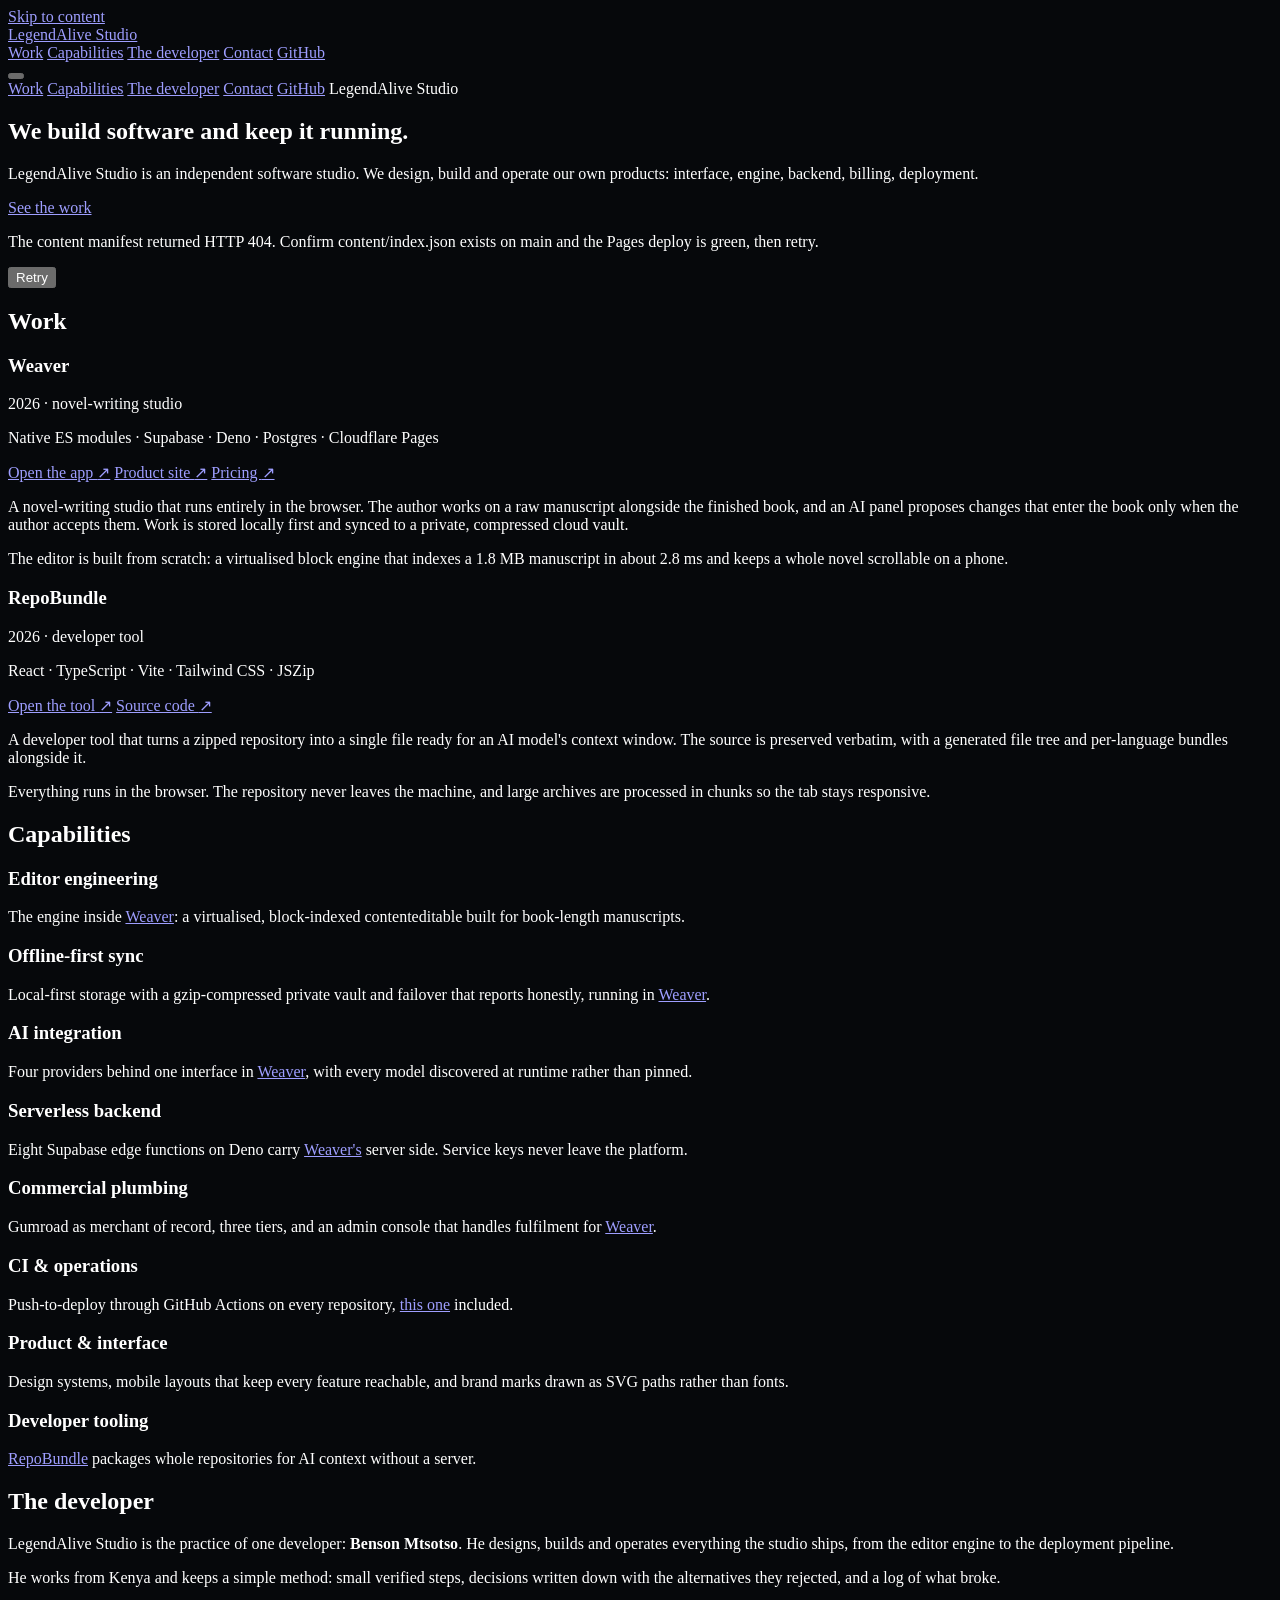
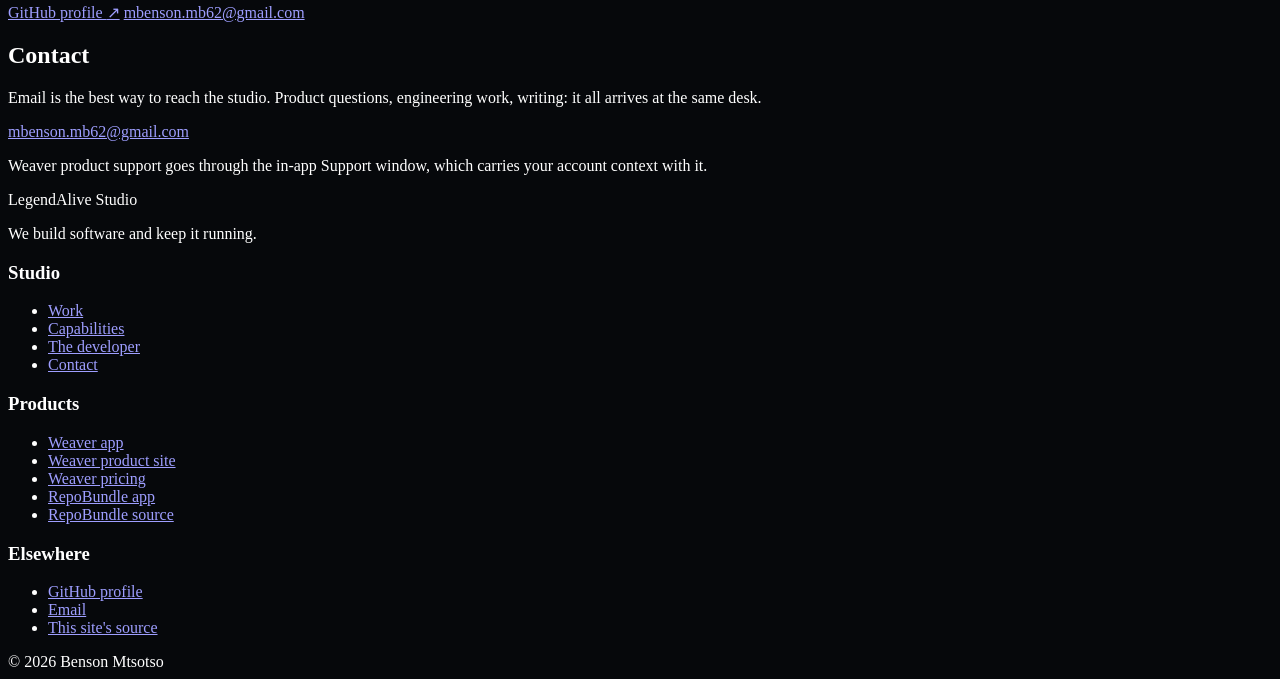
==== commit 6040bf78: "Enhance index.html with new sections and metadata Added Twitter metadata and new sections for writin" ====
--- a/index.html
+++ b/index.html
@@ -9,7 +9,6 @@
   <meta name="author" content="Benson Mtsotso">
   <meta name="robots" content="index, follow">
   <meta name="theme-color" content="#06080b">
-  <!-- Canonical + og:url point at the live preview URL until Phase 0C cutover. -->
   <link rel="canonical" href="https://legendalive.github.io/studio/">
   <meta property="og:type" content="website">
   <meta property="og:site_name" content="LegendAlive Studio">
@@ -17,8 +16,9 @@
   <meta property="og:description" content="An independent software studio. Products in production, engineering case studies, technical writing and release notes.">
   <meta property="og:url" content="https://legendalive.github.io/studio/">
   <meta name="twitter:card" content="summary">
-  <!-- og:image arrives with assets/img/og-default.png in Phase 8.
-       Favicon is injected as a data-URI by brand.js; static fallback in Step 3. -->
+  <meta name="twitter:title" content="LegendAlive Studio — We build software and keep it running.">
+  <meta name="twitter:description" content="An independent software studio. Products in production, engineering case studies, technical writing and release notes.">
+  <link rel="icon" type="image/svg+xml" href="favicon.svg">
 
   <!-- Critical canvas colour before the shell injects base.css. -->
   <style>html{background:#06080b;color-scheme:dark}</style>
@@ -66,14 +66,31 @@
     <!-- ================= OPENING ================= -->
     <section class="opening" id="top" aria-labelledby="opening-title">
       <div class="container opening-grid">
-        <h1 id="opening-title">We build software and keep it running.</h1>
-        <div class="opening-side">
+        <div class="opening-copy">
+          <h1 id="opening-title">We build software and keep it running.</h1>
           <p class="opening-lede">
             LegendAlive Studio is an independent software studio. We design,
             build and operate our own products: interface, engine, backend,
             billing, deployment.
           </p>
           <a class="text-link" href="#work">See the work</a>
+        </div>
+
+        <div class="map-mount" id="system-map">
+          <p class="map-loading">Loading the system map…</p>
+          <noscript>
+            <div class="map-noscript">
+              <p>Products</p>
+              <ul role="list">
+                <li><a href="https://legendalive.github.io/Weaver/" target="_blank" rel="noopener">Weaver — novel-writing studio</a></li>
+                <li><a href="https://legendalive.github.io/RepoBundle/" target="_blank" rel="noopener">RepoBundle — codebase bundler</a></li>
+              </ul>
+              <p>Capabilities</p>
+              <ul role="list">
+                <li><a href="#capabilities">Editor engineering, offline-first sync, AI integration, serverless backend, commercial plumbing, CI and operations, product and interface, developer tooling</a></li>
+              </ul>
+            </div>
+          </noscript>
         </div>
       </div>
     </section>
@@ -146,28 +163,28 @@
           <h2 id="cap-title">Capabilities</h2>
         </div>
         <div class="caps">
-          <div class="cap-row">
+          <div class="cap-row" id="cap-editor">
             <h3 class="cap-term">Editor engineering</h3>
             <p class="cap-desc">
               The engine inside <a href="https://legendalive.github.io/Weaver/" target="_blank" rel="noopener">Weaver</a>:
               a virtualised, block-indexed contenteditable built for book-length manuscripts.
             </p>
           </div>
-          <div class="cap-row">
+          <div class="cap-row" id="cap-sync">
             <h3 class="cap-term">Offline-first sync</h3>
             <p class="cap-desc">
               Local-first storage with a gzip-compressed private vault and failover that
               reports honestly, running in <a href="https://legendalive.github.io/Weaver/" target="_blank" rel="noopener">Weaver</a>.
             </p>
           </div>
-          <div class="cap-row">
+          <div class="cap-row" id="cap-ai">
             <h3 class="cap-term">AI integration</h3>
             <p class="cap-desc">
               Four providers behind one interface in <a href="https://legendalive.github.io/Weaver/" target="_blank" rel="noopener">Weaver</a>,
               with every model discovered at runtime rather than pinned.
             </p>
           </div>
-          <div class="cap-row">
+          <div class="cap-row" id="cap-serverless">
             <h3 class="cap-term">Serverless backend</h3>
             <p class="cap-desc">
               Eight Supabase edge functions on Deno carry
@@ -175,28 +192,28 @@
               server side. Service keys never leave the platform.
             </p>
           </div>
-          <div class="cap-row">
+          <div class="cap-row" id="cap-payments">
             <h3 class="cap-term">Commercial plumbing</h3>
             <p class="cap-desc">
               Gumroad as merchant of record, three tiers, and an admin console that handles
               fulfilment for <a href="https://weaver-studio.pages.dev/pricing" target="_blank" rel="noopener">Weaver</a>.
             </p>
           </div>
-          <div class="cap-row">
+          <div class="cap-row" id="cap-ops">
             <h3 class="cap-term">CI &amp; operations</h3>
             <p class="cap-desc">
               Push-to-deploy through GitHub Actions on every repository,
               <a href="https://github.com/legendalive/studio" target="_blank" rel="noopener">this one</a> included.
             </p>
           </div>
-          <div class="cap-row">
+          <div class="cap-row" id="cap-design">
             <h3 class="cap-term">Product &amp; interface</h3>
             <p class="cap-desc">
               Design systems, mobile layouts that keep every feature reachable, and brand
               marks drawn as SVG paths rather than fonts.
             </p>
           </div>
-          <div class="cap-row">
+          <div class="cap-row" id="cap-tooling">
             <h3 class="cap-term">Developer tooling</h3>
             <p class="cap-desc">
               <a href="https://legendalive.github.io/RepoBundle/" target="_blank" rel="noopener">RepoBundle</a>
@@ -204,6 +221,26 @@
             </p>
           </div>
         </div>
+      </div>
+    </section>
+
+    <!-- ================= WRITING (appears when the first article publishes) ================= -->
+    <section class="section" id="writing" hidden aria-labelledby="writing-title">
+      <div class="container">
+        <div class="section-head">
+          <h2 id="writing-title">Writing</h2>
+        </div>
+        <div class="list-flow" data-home-posts></div>
+      </div>
+    </section>
+
+    <!-- ================= RECENT UPDATES ================= -->
+    <section class="section" id="updates" hidden aria-labelledby="updates-title">
+      <div class="container">
+        <div class="section-head">
+          <h2 id="updates-title">Recent updates</h2>
+        </div>
+        <div class="list-flow" data-home-releases></div>
       </div>
     </section>
 
@@ -299,5 +336,74 @@
       </div>
     </div>
   </footer>
+
+  <!-- Home bootstrap: the System Map plus the manifest-driven home surfaces.
+       All imports are real exports verified against the delivered modules. -->
+  <script type="module">
+    import { url } from './assets/js/config.js';
+    import { el, clear } from './assets/js/dom.js';
+    import { loadManifest, getPosts, getReleases, findBySlug, formatDate } from './assets/js/manifest.js';
+    import { initSystemMap } from './assets/js/systemmap.js';
+
+    const mount = document.getElementById('system-map');
+    if (mount) initSystemMap(mount);
+
+    function releaseRow(r, data) {
+      const product = findBySlug(data.projects, r.product);
+      return el('article', { class: 'release' }, [
+        el('div', { class: 'release-side' }, [
+          el('span', { class: 'version' }, [r.version]),
+          el('span', { class: 'release-date' }, [formatDate(r.date)]),
+        ]),
+        el('div', { class: 'release-body' }, [
+          el('h3', { class: 'release-title' }, [r.title]),
+          el('p', { class: 'release-summary' }, [r.summary]),
+          el('div', { class: 'release-tags' }, [
+            el('span', { class: 'card-meta' }, [product ? product.name : r.product]),
+            (r.tags || []).map((t) => el('span', { class: 'tag' }, [t])),
+            r.breaking ? el('span', { class: 'flag-breaking' }, ['Breaking']) : null,
+          ]),
+        ]),
+      ]);
+    }
+
+    function postCard(p) {
+      return el('article', { class: 'post-card' }, [
+        el('div', { class: 'post-meta' }, [
+          el('span', { class: 'chip-kind' }, [p.kind]),
+          el('span', {}, [formatDate(p.date)]),
+          el('span', {}, [p.minutes + ' min read']),
+        ]),
+        el('h3', { class: 'post-title' }, [
+          el('a', { href: url('p/' + p.slug + '/') }, [p.title]),
+        ]),
+        el('p', { class: 'post-dek' }, [p.dek]),
+      ]);
+    }
+
+    loadManifest().then((data) => {
+      const releases = getReleases(data).slice(0, 5);
+      const relSection = document.getElementById('updates');
+      if (releases.length && relSection) {
+        const list = relSection.querySelector('[data-home-releases]');
+        clear(list);
+        releases.forEach((r) => list.appendChild(releaseRow(r, data)));
+        relSection.hidden = false;
+      }
+
+      // Drafts are excluded by getPosts. This surface stays hidden until the
+      // first article is published, then appears without a code change.
+      const posts = getPosts(data).slice(0, 3);
+      const postSection = document.getElementById('writing');
+      if (posts.length && postSection) {
+        const list = postSection.querySelector('[data-home-posts]');
+        clear(list);
+        posts.forEach((p) => list.appendChild(postCard(p)));
+        postSection.hidden = false;
+      }
+    }).catch(() => {
+      // The System Map surfaces its own error with a Retry action.
+    });
+  </script>
 </body>
 </html>
--- a/assets/css/base.css
+++ b/assets/css/base.css
@@ -1,10 +1,11 @@
 /* Repo: studio — assets/css/base.css — FULL file */
 /* LegendAlive Studio — Blueprint & Forge.
-   Revision R1: editorial layout, no decorative chrome. Palette unchanged.
+   Revision R2: fluid frame (wide monitors use the space), System Map styles,
+   home writing/updates surfaces. Palette unchanged from R1.
    Single CSS source (T4): shell.js injects this sheet via BASE; pages carry
-   only a <noscript> fallback link. Phase 1 splits shell/components out. */
-
-/* ---------- 1. Tokens (plan 6.2–6.5, exact values) ---------- */
+   only a <noscript> fallback link. Component rules live in components.css. */
+
+/* ---------- 1. Tokens ---------- */
 :root {
   --ink-900: #06080b;
   --ink-800: #0b0f14;
@@ -103,7 +104,11 @@
 html { scrollbar-width: thin; scrollbar-color: var(--line-strong) transparent; }
 
 /* ---------- 5. Utilities ---------- */
-.container { max-width: 1180px; margin-inline: auto; padding-inline: 24px; }
+.container {
+  max-width: 1680px;
+  margin-inline: auto;
+  padding-inline: clamp(20px, 4.5vw, 64px);
+}
 .visually-hidden {
   position: absolute; width: 1px; height: 1px; margin: -1px;
   clip-path: inset(50%); overflow: hidden; white-space: nowrap;
@@ -137,7 +142,7 @@
 }
 .text-link:hover { text-decoration-color: var(--blueprint); }
 
-/* ---------- 6. The studio mark (plan 6.8, unchanged) ---------- */
+/* ---------- 6. The studio mark ---------- */
 .studio-mark {
   display: inline-block; flex: none;
   background: url("data:image/svg+xml,%3Csvg xmlns='http://www.w3.org/2000/svg' viewBox='0 0 64 64'%3E%3Cdefs%3E%3ClinearGradient id='m' x1='0' y1='0' x2='1' y2='1'%3E%3Cstop offset='0' stop-color='%230b3a55'/%3E%3Cstop offset='.32' stop-color='%2338bdf8'/%3E%3Cstop offset='.5' stop-color='%23eaf6ff'/%3E%3Cstop offset='.68' stop-color='%230ea5e9'/%3E%3Cstop offset='1' stop-color='%230b3a55'/%3E%3C/linearGradient%3E%3CradialGradient id='n' cx='.35' cy='.35' r='.9'%3E%3Cstop offset='0' stop-color='%23f4fbff'/%3E%3Cstop offset='.55' stop-color='%2338bdf8'/%3E%3Cstop offset='1' stop-color='%230b3a55'/%3E%3C/radialGradient%3E%3CradialGradient id='b' cx='.5' cy='.5' r='.5'%3E%3Cstop offset='0' stop-color='%23ffffff' stop-opacity='.55'/%3E%3Cstop offset='1' stop-color='%23ffffff' stop-opacity='0'/%3E%3C/radialGradient%3E%3C/defs%3E%3Cpath d='M22 14v34h30' fill='none' stroke='%2304121d' stroke-width='8.5' stroke-linecap='round' stroke-linejoin='round'/%3E%3Cpath d='M22 14v34h30' fill='none' stroke='url(%23m)' stroke-width='6' stroke-linecap='round' stroke-linejoin='round'/%3E%3Cpath d='M22 14v34h30' fill='none' stroke='%23eaf6ff' stroke-opacity='.8' stroke-width='1.6' stroke-linecap='round' stroke-linejoin='round'/%3E%3Cpath d='M44 48v-9' fill='none' stroke='%2338bdf8' stroke-width='3.5' stroke-linecap='round'/%3E%3Ccircle cx='22' cy='48' r='5' fill='url(%23n)' stroke='%2304121d' stroke-width='2'/%3E%3Ccircle cx='22' cy='15' r='6' fill='url(%23b)'/%3E%3C/svg%3E") center / contain no-repeat;
@@ -189,7 +194,7 @@
 .nav-sheet { display: none; }
 
 /* ---------- 8. Opening ---------- */
-.opening { position: relative; padding: calc(var(--nav-h) + 96px) 0 96px; }
+.opening { position: relative; padding: calc(var(--nav-h) + 72px) 0 80px; }
 .opening::before {
   content: ""; position: absolute; inset: 0; pointer-events: none;
   background-image:
@@ -201,16 +206,19 @@
 }
 .opening-grid {
   position: relative;
-  display: grid; grid-template-columns: minmax(0, 7fr) minmax(0, 5fr);
-  gap: 48px; align-items: end;
-}
-.opening-side { display: grid; gap: 24px; justify-items: start; padding-bottom: 6px; }
+  display: grid;
+  grid-template-columns: minmax(0, 5fr) minmax(0, 7fr);
+  gap: clamp(32px, 5vw, 80px);
+  align-items: center;
+}
+.opening-copy { display: grid; gap: 24px; justify-items: start; }
 .opening-lede { font-size: 18px; color: var(--muted); max-width: 46ch; }
+.map-mount { width: 100%; max-width: 820px; min-width: 0; justify-self: end; }
 
 /* ---------- 9. Work ledger ---------- */
 .work-entry {
-  display: grid; grid-template-columns: minmax(0, 5fr) minmax(0, 7fr);
-  gap: 48px; padding: 48px 0;
+  display: grid; grid-template-columns: minmax(0, 4fr) minmax(0, 8fr);
+  gap: clamp(24px, 4vw, 72px); padding: 48px 0;
 }
 .work-entry + .work-entry { border-top: 1px solid var(--line); }
 .work-id { display: grid; gap: 12px; align-content: start; justify-items: start; }
@@ -231,11 +239,12 @@
 .work-body p { color: var(--paper); max-width: 62ch; }
 .work-body p + p { color: var(--muted); }
 
-/* ---------- 10. Capabilities spec list ---------- */
+/* ---------- 10. Capabilities ---------- */
 .caps { display: grid; }
 .cap-row {
   display: grid; grid-template-columns: 240px minmax(0, 1fr);
   gap: 24px; padding: 20px 0;
+  scroll-margin-top: calc(var(--nav-h) + 24px);
 }
 .cap-row + .cap-row { border-top: 1px solid var(--line); }
 .cap-term { font-size: 16px; font-weight: 600; align-self: baseline; }
@@ -291,22 +300,113 @@
   font: 400 12px var(--font-mono); color: var(--faint);
 }
 
-/* ---------- 14. Motion ---------- */
+/* ---------- 14. System Map ---------- */
+.map { display: grid; gap: 12px; }
+.map-stage {
+  position: relative;
+  border: 1px solid var(--line); border-radius: var(--r-panel);
+  background: rgba(11, 15, 20, .55);
+  overflow: hidden;
+}
+.map-stage::before {
+  content: ""; position: absolute; inset: 0; pointer-events: none;
+  background-image:
+    linear-gradient(rgba(56, 189, 248, .05) 1px, transparent 1px),
+    linear-gradient(90deg, rgba(56, 189, 248, .05) 1px, transparent 1px);
+  background-size: 40px 40px;
+}
+.map-canvas { position: relative; display: block; width: 100%; }
+.map-canvas:focus-visible { outline: 2px solid var(--blueprint); outline-offset: -2px; border-radius: var(--r-panel); }
+.map-canvas svg { width: 100%; height: auto; aspect-ratio: 640 / 470; }
+
+.map-edge { stroke: var(--line-strong); stroke-width: 1; opacity: .5; }
+.map-edge.is-lit { stroke: var(--blueprint); stroke-width: 1.5; opacity: .9; }
+.map-edge.is-hidden { display: none; }
+
+.map-node { cursor: pointer; }
+.map-node.is-hidden { display: none; }
+.map-node-ring { stroke: var(--blueprint); stroke-opacity: .4; stroke-width: 1.5; opacity: 0; }
+.map-node.is-active .map-node-ring { opacity: 1; }
+.map-node-core { fill: var(--ink-700); stroke: var(--line-strong); stroke-width: 1.5; }
+.map-node--capability .map-node-core { fill: var(--ink-800); stroke: rgba(56, 189, 248, .55); }
+.map-node--live .map-node-core { stroke: var(--shipped); }
+.map-node--building .map-node-core { stroke: var(--forge); }
+.map-node--lab .map-node-core { stroke: var(--lab); }
+.map-node--paused .map-node-core { stroke: var(--faint); }
+.map-node-dot { fill: var(--blueprint); }
+.map-node--live .map-node-dot { fill: var(--shipped); }
+.map-node--building .map-node-dot { fill: var(--forge); }
+.map-node--lab .map-node-dot { fill: var(--lab); }
+.map-node--paused .map-node-dot { fill: var(--faint); }
+.map-label { font: 500 11px var(--font-mono); fill: var(--muted); }
+.map-node--capability .map-label { font-size: 10.5px; fill: var(--faint); }
+.map-node.is-active .map-label, .map-node.is-neighbor .map-label { fill: var(--paper); }
+.map.has-active .map-node:not(.is-active):not(.is-neighbor) { opacity: .25; }
+.map.has-active .map-edge:not(.is-lit) { opacity: .12; }
+
+.map-controls { display: flex; flex-wrap: wrap; gap: 8px; align-items: center; }
+.map-controls .btn--sm { min-height: 44px; }
+
+.map-card {
+  border: 1px solid var(--line); border-radius: var(--r-card);
+  background: var(--ink-800);
+  padding: 18px 20px; min-height: 132px;
+  display: grid; gap: 8px; align-content: start;
+}
+.map-card-kind {
+  font: 500 11px var(--font-mono); color: var(--faint);
+  letter-spacing: .06em; text-transform: uppercase;
+}
+.map-card h3 { font-size: 18px; }
+.map-card p { font-size: 14px; color: var(--muted); }
+.map-card-stack { display: flex; flex-wrap: wrap; gap: 6px; }
+.map-card .btn { justify-self: start; }
+.map-card-hint { color: var(--faint); font-size: 13px; }
+
+.map-list { display: none; list-style: none; padding: 0; margin: 0; gap: 8px; }
+.map-list-item {
+  width: 100%; text-align: left; display: grid; gap: 3px;
+  padding: 14px 16px; min-height: 44px;
+  border: 1px solid var(--line); border-radius: var(--r-control);
+  background: var(--ink-800); cursor: pointer;
+}
+.map-list-item:hover { border-color: var(--line-strong); }
+.map-list-name { font: 600 15px var(--font-display); color: var(--paper); }
+.map-list-meta { font: 400 11px var(--font-mono); color: var(--faint); }
+.map-list-desc { font-size: 13px; color: var(--muted); }
+
+.map-loading { color: var(--faint); font: 400 13px var(--font-mono); padding: 24px 4px; }
+.map-noscript {
+  border: 1px solid var(--line); border-radius: var(--r-card);
+  padding: 20px; display: grid; gap: 10px; background: var(--ink-800);
+}
+.map-noscript p { font: 600 12px var(--font-mono); color: var(--faint); letter-spacing: .08em; text-transform: uppercase; }
+.map-noscript ul { list-style: none; padding: 0; display: grid; gap: 6px; }
+
+/* ---------- 15. Motion (guarded) ---------- */
 @media (prefers-reduced-motion: no-preference) {
   html { scroll-behavior: smooth; }
-}
-
-/* ---------- 15. Responsive ---------- */
+  .map-node, .map-edge { transition: opacity var(--t-std); }
+  .map-node-ring, .map-node-core, .map-label { transition: opacity var(--t-std), stroke var(--t-std), fill var(--t-std); }
+  .map-list-item { transition: border-color var(--t-micro); }
+  .cap-row.is-flash { animation: cap-flash 1.2s var(--ease-enter); }
+}
+@keyframes cap-flash {
+  0% { background: var(--blueprint-soft); }
+  100% { background: transparent; }
+}
+
+/* ---------- 16. Responsive ---------- */
 @media (max-width: 1020px) {
-  .opening-grid { grid-template-columns: 1fr; gap: 32px; align-items: start; }
-  .opening-side { padding-bottom: 0; }
+  .opening-grid { grid-template-columns: 1fr; gap: 40px; align-items: start; }
+  .map-mount { justify-self: stretch; max-width: 760px; }
   .work-entry { grid-template-columns: 1fr; gap: 20px; }
   .work-id { gap: 8px; }
   .work-links { display: flex; flex-wrap: wrap; gap: 4px 24px; margin-top: 4px; }
 }
 @media (max-width: 860px) {
   .section { padding: 64px 0; }
-  .opening { padding: calc(var(--nav-h) + 64px) 0 64px; }
+  .opening { padding: calc(var(--nav-h) + 56px) 0 64px; }
   .js .nav-links { display: none; }
   .js .nav-toggle { display: inline-flex; }
   .js .nav-sheet {
@@ -326,6 +426,11 @@
   .nav-sheet .nav-sheet-note { margin-top: auto; font: 400 12px var(--font-mono); color: var(--faint); }
   html:not(.js) .nav-links { flex-wrap: wrap; }
   html:not(.js) .nav-links a { min-height: 40px; padding: 0 8px; font-size: 13px; }
+
+  .map-stage { display: none; }
+  .map-card { display: none; }
+  .map-list { display: grid; }
+
   .cap-row { grid-template-columns: 1fr; gap: 4px; padding: 16px 0; }
   .developer-grid { grid-template-columns: 1fr; gap: 24px; }
   .developer-grid .studio-mark { width: 64px; height: 64px; }
@@ -335,4 +440,5 @@
 @media (max-width: 480px) {
   .container { padding-inline: 16px; }
   .work-entry { padding: 40px 0; }
-}
+  .map-controls { gap: 6px; }
+}
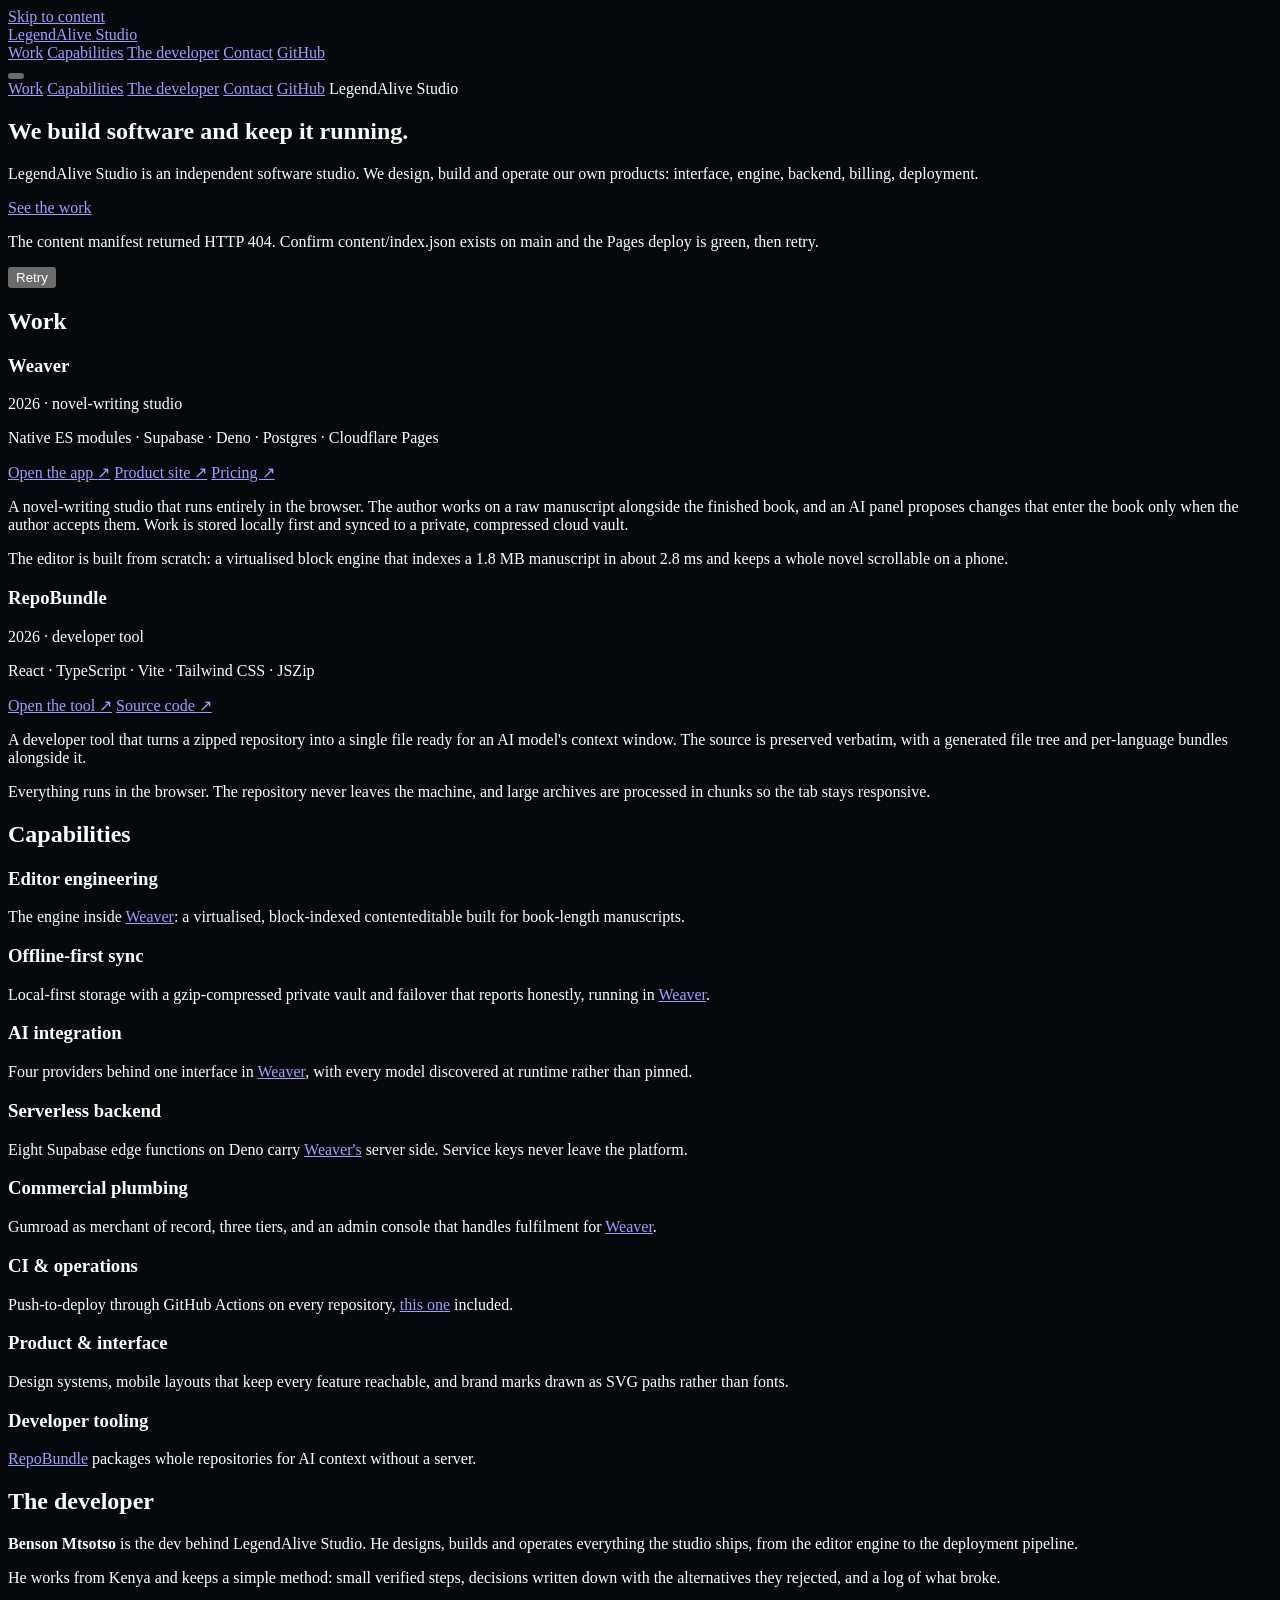
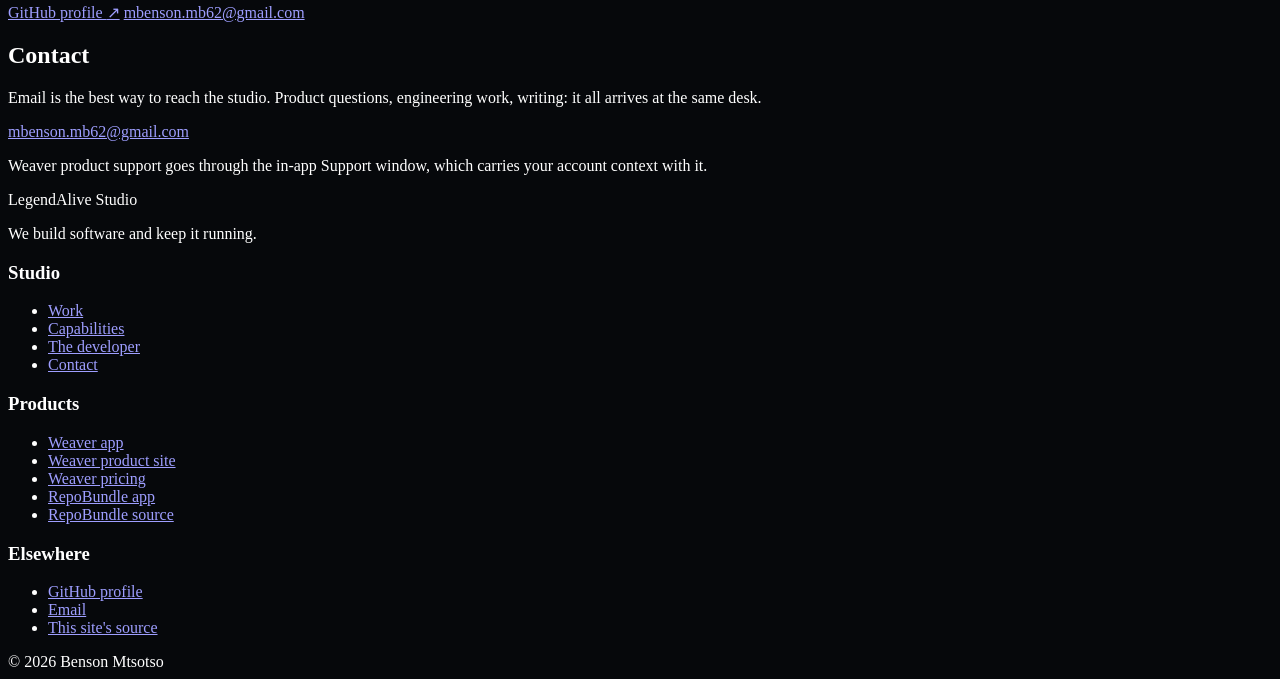
==== commit dd59a6c7: "Update index.html" ====
--- a/index.html
+++ b/index.html
@@ -1,4 +1,4 @@
-<!-- Repo: studio — index.html — FULL file -->
+<!-- Repo: studio — index.html — FULL REPLACEMENT -->
 <!DOCTYPE html>
 <html lang="en">
 <head>
@@ -254,10 +254,9 @@
           <span class="studio-mark studio-mark--lg" aria-hidden="true"></span>
           <div class="developer-body">
             <p>
-              LegendAlive Studio is the practice of one developer:
-              <strong>Benson Mtsotso</strong>. He designs, builds and operates
-              everything the studio ships, from the editor engine to the
-              deployment pipeline.
+              <strong>Benson Mtsotso</strong> is the dev behind LegendAlive Studio.
+              He designs, builds and operates everything the studio ships, from the
+              editor engine to the deployment pipeline.
             </p>
             <p>
               He works from Kenya and keeps a simple method: small verified
--- a/assets/css/base.css
+++ b/assets/css/base.css
@@ -1,7 +1,7 @@
-/* Repo: studio — assets/css/base.css — FULL file */
+/* Repo: studio — assets/css/base.css — FULL REPLACEMENT */
 /* LegendAlive Studio — Blueprint & Forge.
-   Revision R2: fluid frame (wide monitors use the space), System Map styles,
-   home writing/updates surfaces. Palette unchanged from R1.
+   Revision R3: mobile nav sheet fix (full-viewport, opaque, scrollable),
+   developer copy update lives in index.html. Palette unchanged.
    Single CSS source (T4): shell.js injects this sheet via BASE; pages carry
    only a <noscript> fallback link. Component rules live in components.css. */
 
@@ -152,12 +152,13 @@
 .studio-mark--lg { width: 96px; height: 96px; }
 .studio-mark--xl { width: 140px; height: 140px; }
 
-/* ---------- 7. Nav ---------- */
+/* ---------- 7. Nav ----------
+   No backdrop-filter on .site-nav: it creates a containing block that traps
+   the fixed .nav-sheet inside the 64px bar (the mobile overlay bug). The nav
+   is solid; the sheet owns its own full-viewport opaque background. */
 .site-nav {
   position: fixed; inset: 0 0 auto 0; z-index: 100; height: var(--nav-h);
-  background: rgba(6, 8, 11, .9);
-  -webkit-backdrop-filter: blur(8px);
-  backdrop-filter: blur(8px);
+  background: rgba(6, 8, 11, .94);
   border-bottom: 1px solid transparent;
   transition: border-color var(--t-std), box-shadow var(--t-std);
 }
@@ -412,9 +413,9 @@
   .js .nav-sheet {
     display: none; position: fixed; inset: 0; z-index: -1;
     padding: calc(var(--nav-h) + 32px) 24px 32px;
-    background: rgba(6, 8, 11, .97);
-    -webkit-backdrop-filter: blur(16px); backdrop-filter: blur(16px);
+    background: rgba(6, 8, 11, .98);
     flex-direction: column; gap: 6px;
+    overflow-y: auto; overscroll-behavior: contain;
   }
   .js .nav-open .nav-sheet { display: flex; }
   .nav-sheet a {
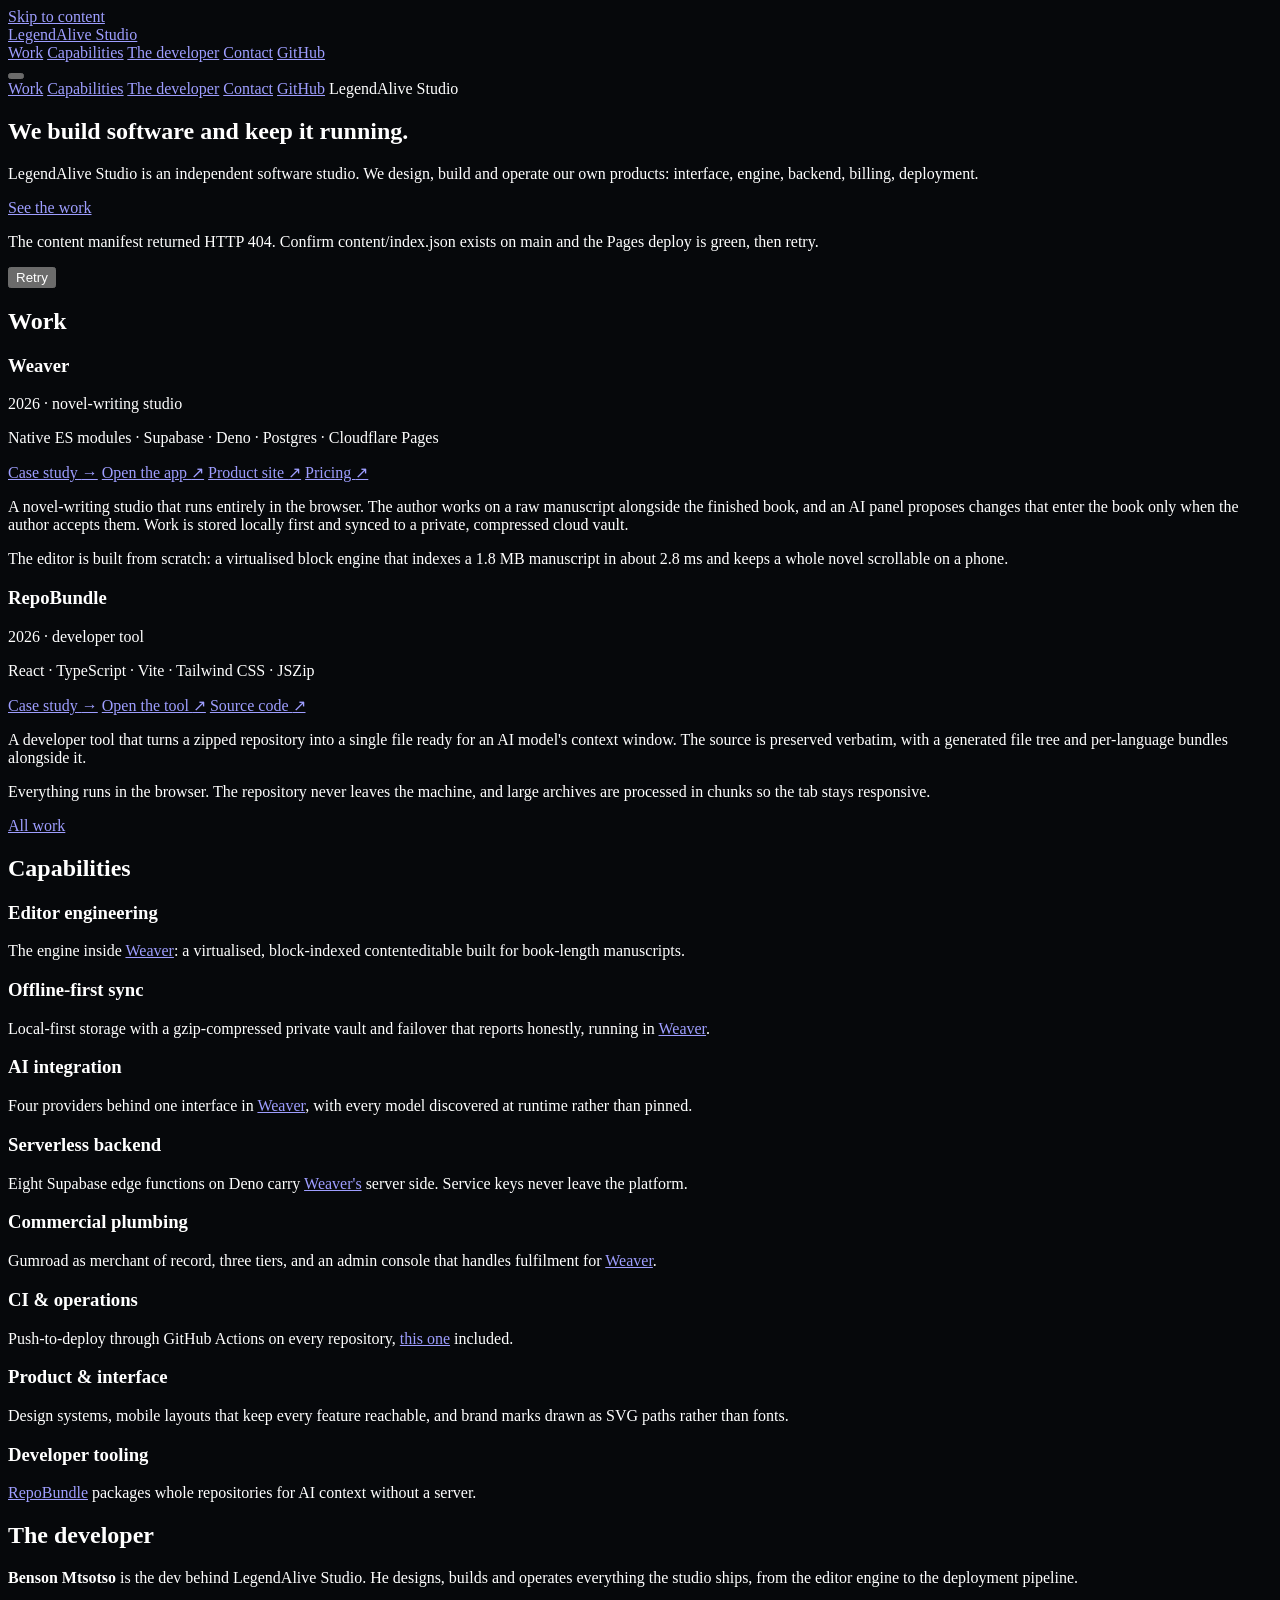
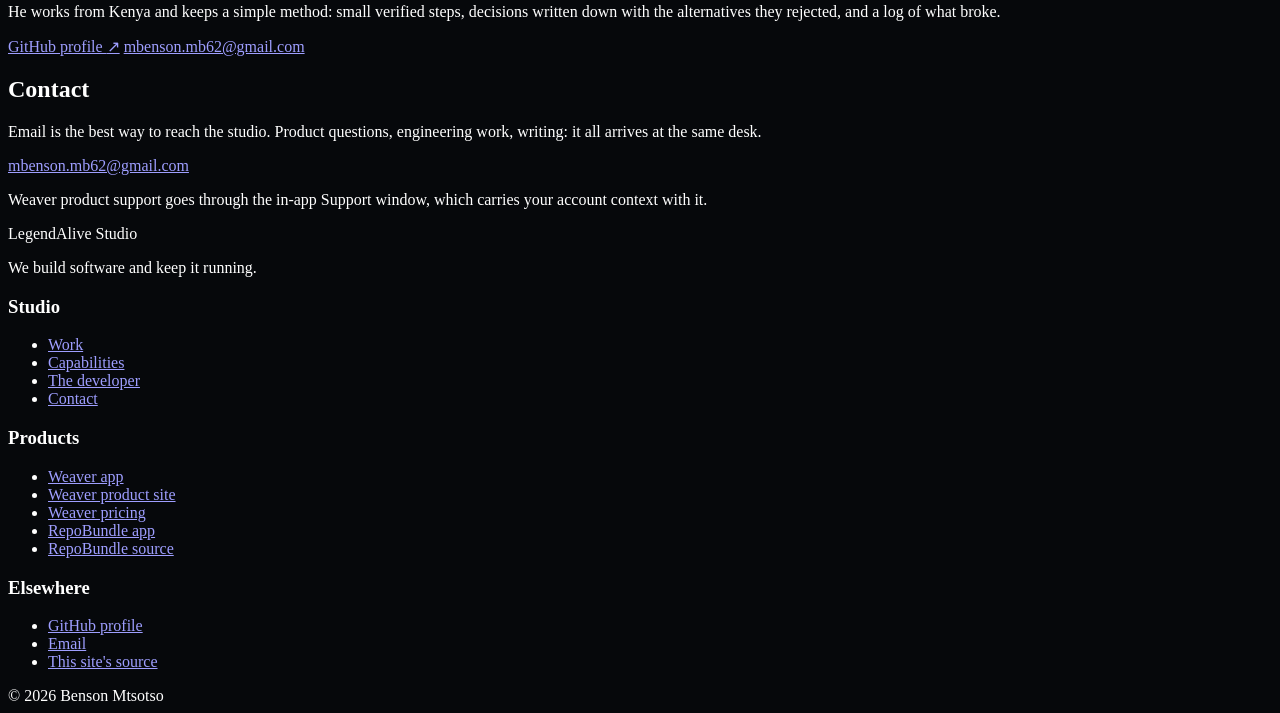
==== commit 3b88c83e: "Update links to point to new work paths" ====
--- a/index.html
+++ b/index.html
@@ -41,7 +41,7 @@
         <span>LegendAlive Studio</span>
       </a>
       <nav class="nav-links" aria-label="Primary">
-        <a href="#work">Work</a>
+        <a href="work/">Work</a>
         <a href="#capabilities">Capabilities</a>
         <a href="#developer">The developer</a>
         <a href="#contact">Contact</a>
@@ -53,7 +53,7 @@
       </button>
     </div>
     <nav class="nav-sheet" id="nav-sheet" data-nav-sheet aria-label="Mobile">
-      <a href="#work">Work</a>
+      <a href="work/">Work</a>
       <a href="#capabilities">Capabilities</a>
       <a href="#developer">The developer</a>
       <a href="#contact">Contact</a>
@@ -82,8 +82,8 @@
             <div class="map-noscript">
               <p>Products</p>
               <ul role="list">
-                <li><a href="https://legendalive.github.io/Weaver/" target="_blank" rel="noopener">Weaver — novel-writing studio</a></li>
-                <li><a href="https://legendalive.github.io/RepoBundle/" target="_blank" rel="noopener">RepoBundle — codebase bundler</a></li>
+                <li><a href="work/weaver/">Weaver — novel-writing studio</a></li>
+                <li><a href="work/repobundle/">RepoBundle — codebase bundler</a></li>
               </ul>
               <p>Capabilities</p>
               <ul role="list">
@@ -108,6 +108,7 @@
             <p class="work-meta">2026 · novel-writing studio</p>
             <p class="work-stack">Native ES modules · Supabase · Deno · Postgres · Cloudflare Pages</p>
             <div class="work-links">
+              <a href="work/weaver/">Case study <span class="arrow" aria-hidden="true">→</span></a>
               <a href="https://legendalive.github.io/Weaver/" target="_blank" rel="noopener">Open the app <span class="arrow" aria-hidden="true">↗</span></a>
               <a href="https://weaver-studio.pages.dev/" target="_blank" rel="noopener">Product site <span class="arrow" aria-hidden="true">↗</span></a>
               <a href="https://weaver-studio.pages.dev/pricing" target="_blank" rel="noopener">Pricing <span class="arrow" aria-hidden="true">↗</span></a>
@@ -135,6 +136,7 @@
             <p class="work-meta">2026 · developer tool</p>
             <p class="work-stack">React · TypeScript · Vite · Tailwind CSS · JSZip</p>
             <div class="work-links">
+              <a href="work/repobundle/">Case study <span class="arrow" aria-hidden="true">→</span></a>
               <a href="https://legendalive.github.io/RepoBundle/" target="_blank" rel="noopener">Open the tool <span class="arrow" aria-hidden="true">↗</span></a>
               <a href="https://github.com/legendalive/RepoBundle" target="_blank" rel="noopener">Source code <span class="arrow" aria-hidden="true">↗</span></a>
             </div>
@@ -153,6 +155,8 @@
             </p>
           </div>
         </article>
+
+        <p style="margin-top:8px"><a class="text-link" href="work/">All work</a></p>
       </div>
     </section>
 
@@ -305,7 +309,7 @@
         <nav class="footer-col" aria-label="Studio">
           <h3>Studio</h3>
           <ul role="list">
-            <li><a href="#work">Work</a></li>
+            <li><a href="work/">Work</a></li>
             <li><a href="#capabilities">Capabilities</a></li>
             <li><a href="#developer">The developer</a></li>
             <li><a href="#contact">Contact</a></li>
@@ -336,8 +340,7 @@
     </div>
   </footer>
 
-  <!-- Home bootstrap: the System Map plus the manifest-driven home surfaces.
-       All imports are real exports verified against the delivered modules. -->
+  <!-- Home bootstrap: the System Map plus the manifest-driven home surfaces. -->
   <script type="module">
     import { url } from './assets/js/config.js';
     import { el, clear } from './assets/js/dom.js';
@@ -390,8 +393,6 @@
         relSection.hidden = false;
       }
 
-      // Drafts are excluded by getPosts. This surface stays hidden until the
-      // first article is published, then appears without a code change.
       const posts = getPosts(data).slice(0, 3);
       const postSection = document.getElementById('writing');
       if (posts.length && postSection) {
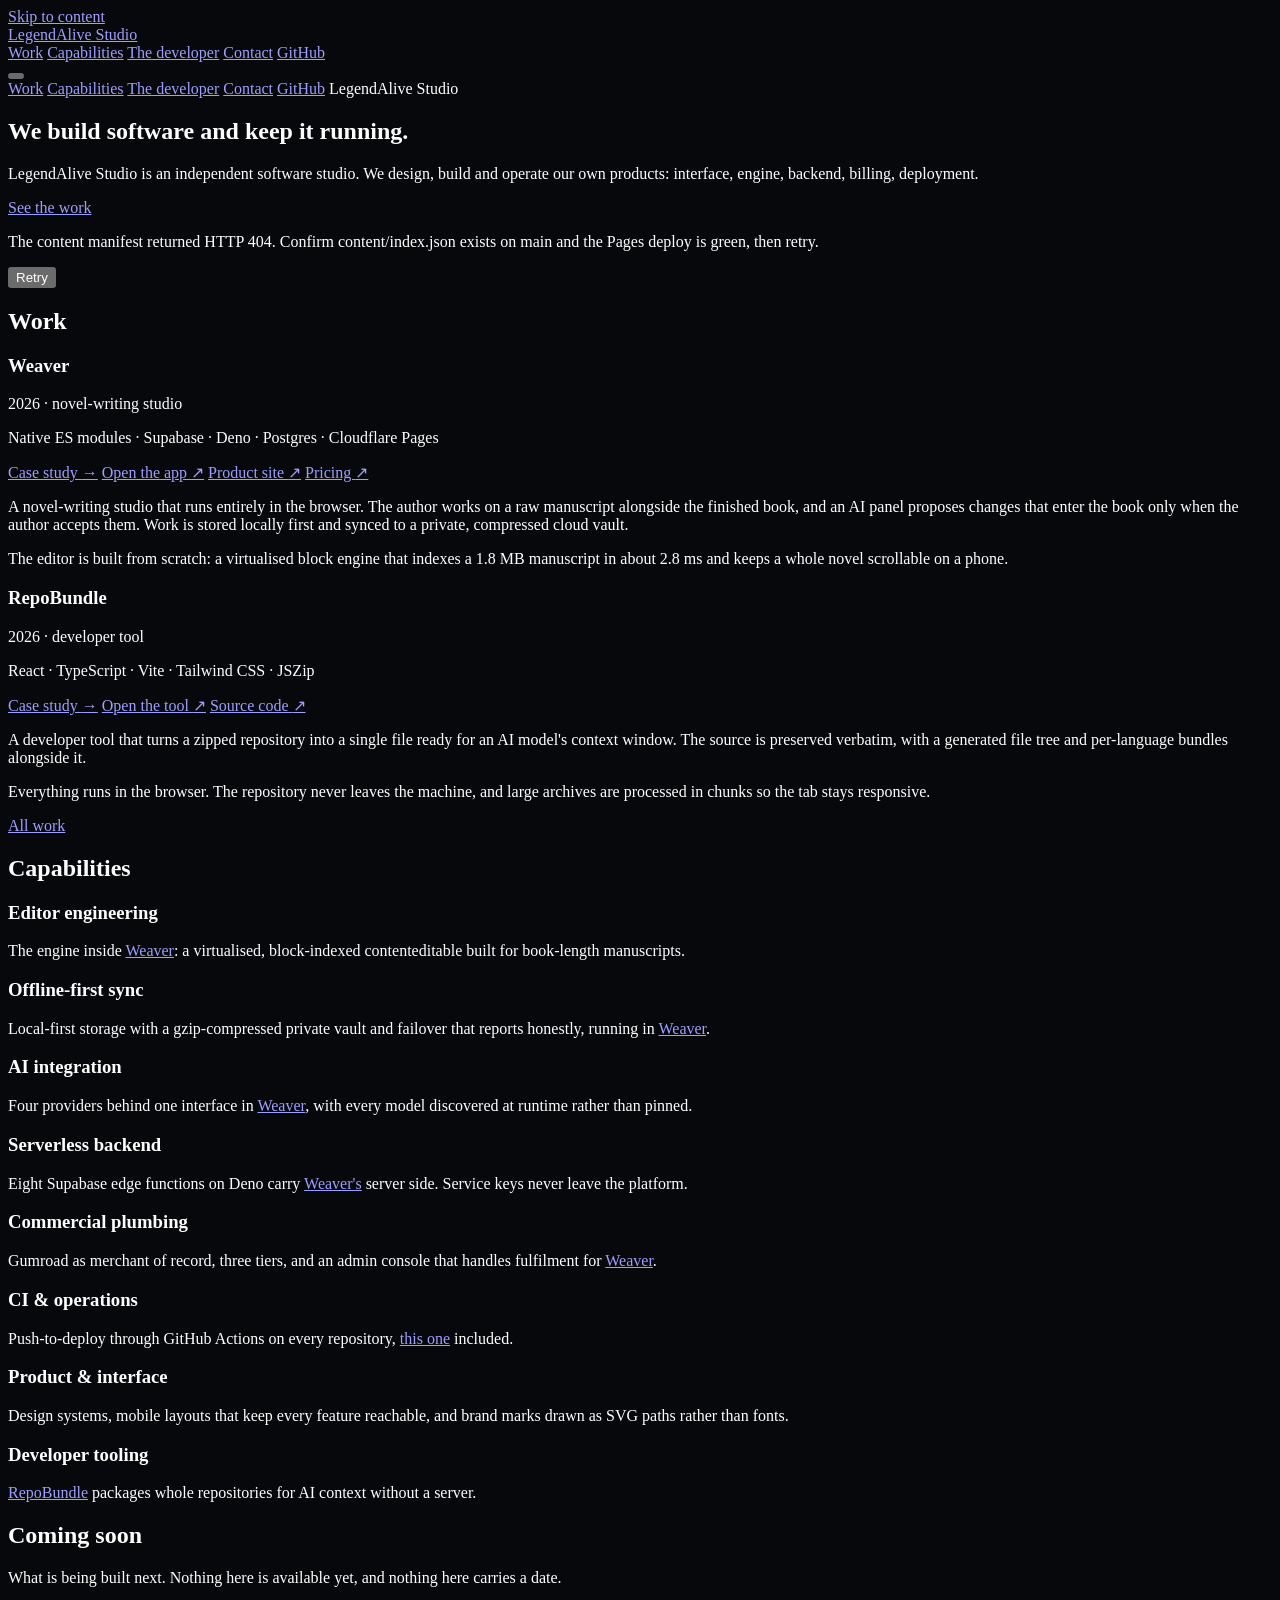
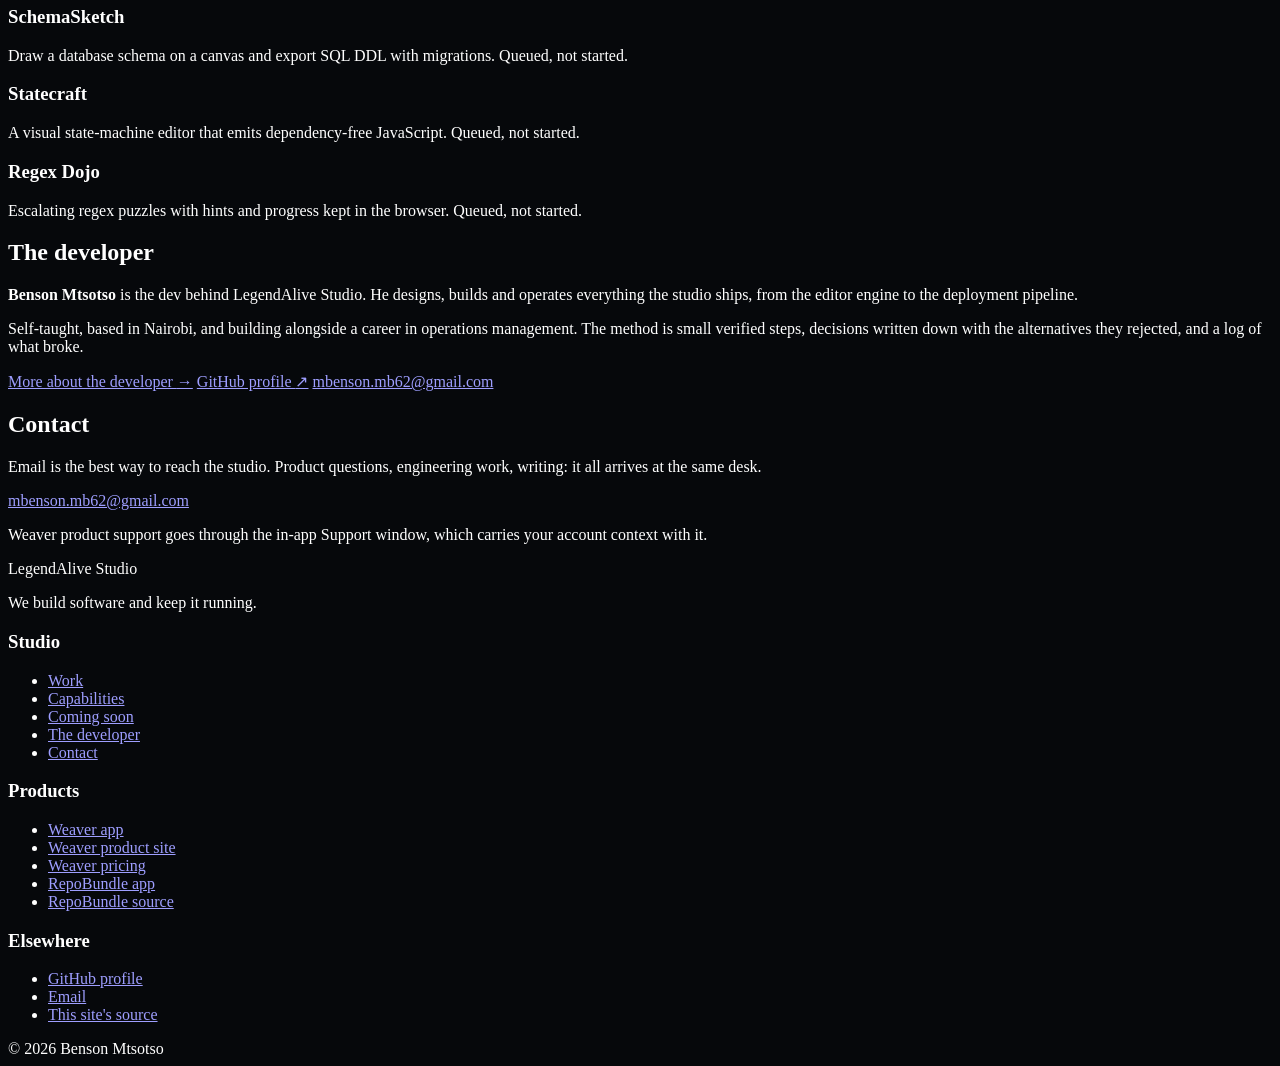
==== commit eff12a73: "Update index.html" ====
--- a/index.html
+++ b/index.html
@@ -43,7 +43,7 @@
       <nav class="nav-links" aria-label="Primary">
         <a href="work/">Work</a>
         <a href="#capabilities">Capabilities</a>
-        <a href="#developer">The developer</a>
+        <a href="about/">The developer</a>
         <a href="#contact">Contact</a>
         <a href="https://github.com/legendalive" target="_blank" rel="noopener">GitHub</a>
       </nav>
@@ -55,7 +55,7 @@
     <nav class="nav-sheet" id="nav-sheet" data-nav-sheet aria-label="Mobile">
       <a href="work/">Work</a>
       <a href="#capabilities">Capabilities</a>
-      <a href="#developer">The developer</a>
+      <a href="about/">The developer</a>
       <a href="#contact">Contact</a>
       <a href="https://github.com/legendalive" target="_blank" rel="noopener">GitHub</a>
       <span class="nav-sheet-note">LegendAlive Studio</span>
@@ -84,6 +84,7 @@
               <ul role="list">
                 <li><a href="work/weaver/">Weaver — novel-writing studio</a></li>
                 <li><a href="work/repobundle/">RepoBundle — codebase bundler</a></li>
+                <li><a href="work/swingmatrix/">SwingMatrix — election scenario engine, in development</a></li>
               </ul>
               <p>Capabilities</p>
               <ul role="list">
@@ -248,8 +249,44 @@
       </div>
     </section>
 
+    <!-- ================= COMING SOON ================= -->
+    <section class="section" id="coming-soon" aria-labelledby="soon-title">
+      <div class="container">
+        <div class="section-head">
+          <h2 id="soon-title">Coming soon</h2>
+        </div>
+        <p class="lede" style="margin-top:16px">
+          What is being built next. Nothing here is available yet, and nothing
+          here carries a date.
+        </p>
+        <div class="caps" id="pipeline-list" style="margin-top:16px">
+          <div class="cap-row">
+            <h3 class="cap-term">SchemaSketch</h3>
+            <p class="cap-desc">
+              Draw a database schema on a canvas and export SQL DDL with
+              migrations. Queued, not started.
+            </p>
+          </div>
+          <div class="cap-row">
+            <h3 class="cap-term">Statecraft</h3>
+            <p class="cap-desc">
+              A visual state-machine editor that emits dependency-free
+              JavaScript. Queued, not started.
+            </p>
+          </div>
+          <div class="cap-row">
+            <h3 class="cap-term">Regex Dojo</h3>
+            <p class="cap-desc">
+              Escalating regex puzzles with hints and progress kept in the
+              browser. Queued, not started.
+            </p>
+          </div>
+        </div>
+      </div>
+    </section>
+
     <!-- ================= THE DEVELOPER ================= -->
-    <section class="section" id="developer" aria-labelledby="developer-title">
+    <section class="section section--alt" id="developer" aria-labelledby="developer-title">
       <div class="container">
         <div class="section-head">
           <h2 id="developer-title">The developer</h2>
@@ -263,11 +300,13 @@
               editor engine to the deployment pipeline.
             </p>
             <p>
-              He works from Kenya and keeps a simple method: small verified
-              steps, decisions written down with the alternatives they
-              rejected, and a log of what broke.
+              Self-taught, based in Nairobi, and building alongside a career in
+              operations management. The method is small verified steps,
+              decisions written down with the alternatives they rejected, and a
+              log of what broke.
             </p>
             <div class="developer-links">
+              <a href="about/">More about the developer <span class="arrow" aria-hidden="true">→</span></a>
               <a href="https://github.com/legendalive" target="_blank" rel="noopener">GitHub profile <span class="arrow" aria-hidden="true">↗</span></a>
               <a href="mailto:mbenson.mb62@gmail.com">mbenson.mb62@gmail.com</a>
             </div>
@@ -277,7 +316,7 @@
     </section>
 
     <!-- ================= CONTACT ================= -->
-    <section class="section section--alt" id="contact" aria-labelledby="contact-title">
+    <section class="section" id="contact" aria-labelledby="contact-title">
       <div class="container">
         <div class="section-head">
           <h2 id="contact-title">Contact</h2>
@@ -311,7 +350,8 @@
           <ul role="list">
             <li><a href="work/">Work</a></li>
             <li><a href="#capabilities">Capabilities</a></li>
-            <li><a href="#developer">The developer</a></li>
+            <li><a href="#coming-soon">Coming soon</a></li>
+            <li><a href="about/">The developer</a></li>
             <li><a href="#contact">Contact</a></li>
           </ul>
         </nav>
@@ -344,8 +384,10 @@
   <script type="module">
     import { url } from './assets/js/config.js';
     import { el, clear } from './assets/js/dom.js';
-    import { loadManifest, getPosts, getReleases, findBySlug, formatDate } from './assets/js/manifest.js';
+    import { loadManifest, getProjects, getPosts, getReleases, findBySlug, formatDate } from './assets/js/manifest.js';
     import { initSystemMap } from './assets/js/systemmap.js';
+
+    const STATUS_TEXT = { building: 'In development.', lab: 'In the lab.', paused: 'Paused.' };
 
     const mount = document.getElementById('system-map');
     if (mount) initSystemMap(mount);
@@ -380,6 +422,17 @@
           el('a', { href: url('p/' + p.slug + '/') }, [p.title]),
         ]),
         el('p', { class: 'post-dek' }, [p.dek]),
+      ]);
+    }
+
+    function pipelineRow(p) {
+      return el('div', { class: 'cap-row' }, [
+        el('h3', { class: 'cap-term' }, [
+          el('a', { href: url(p.page || ('work/' + p.slug + '/')) }, [p.name]),
+        ]),
+        el('p', { class: 'cap-desc' }, [
+          (p.tagline || '') + ' ' + (STATUS_TEXT[p.status] || ''),
+        ]),
       ]);
     }
 
@@ -401,6 +454,15 @@
         posts.forEach((p) => list.appendChild(postCard(p)));
         postSection.hidden = false;
       }
+
+      // Anything in the manifest that is not live leads the Coming soon list.
+      const pipeline = getProjects(data).filter((p) => p.status && p.status !== 'live');
+      const pipelineList = document.getElementById('pipeline-list');
+      if (pipelineList && pipeline.length) {
+        pipeline.slice().reverse().forEach((p) => {
+          pipelineList.insertBefore(pipelineRow(p), pipelineList.firstChild);
+        });
+      }
     }).catch(() => {
       // The System Map surfaces its own error with a Retry action.
     });
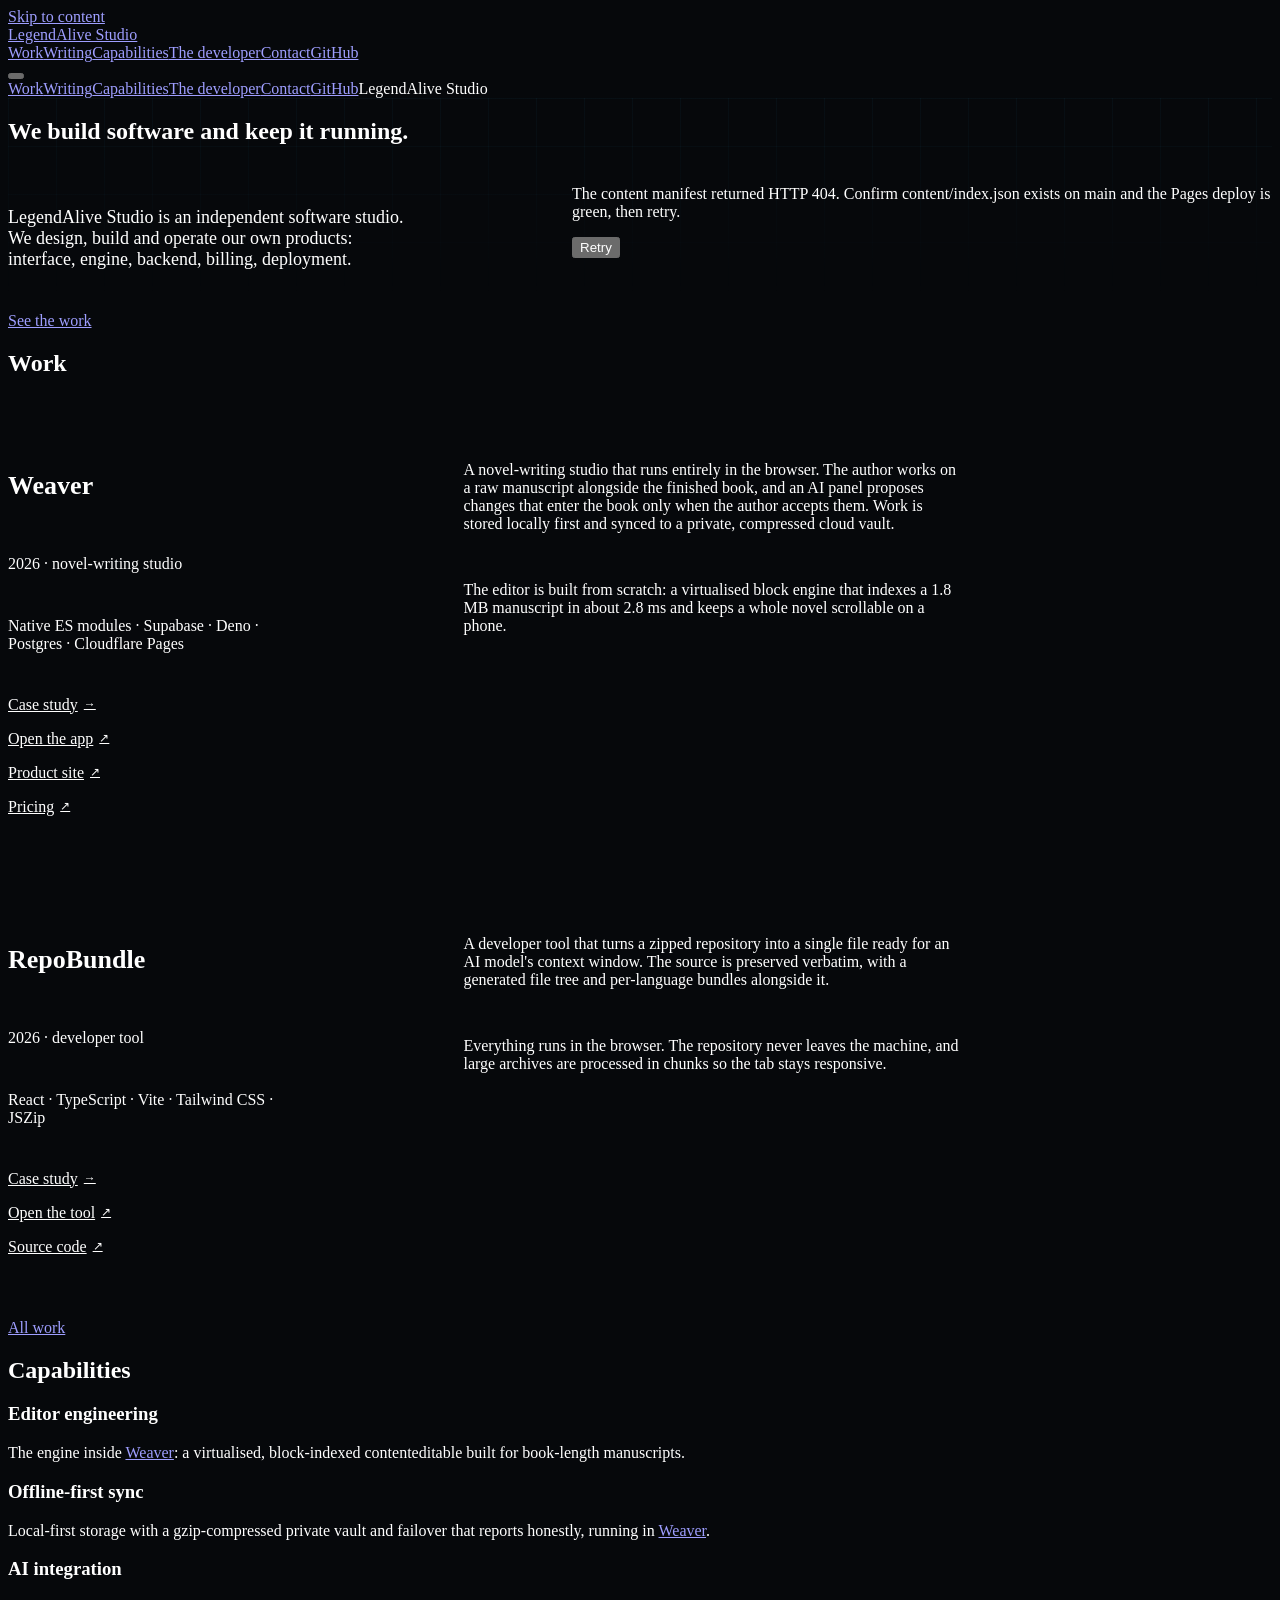
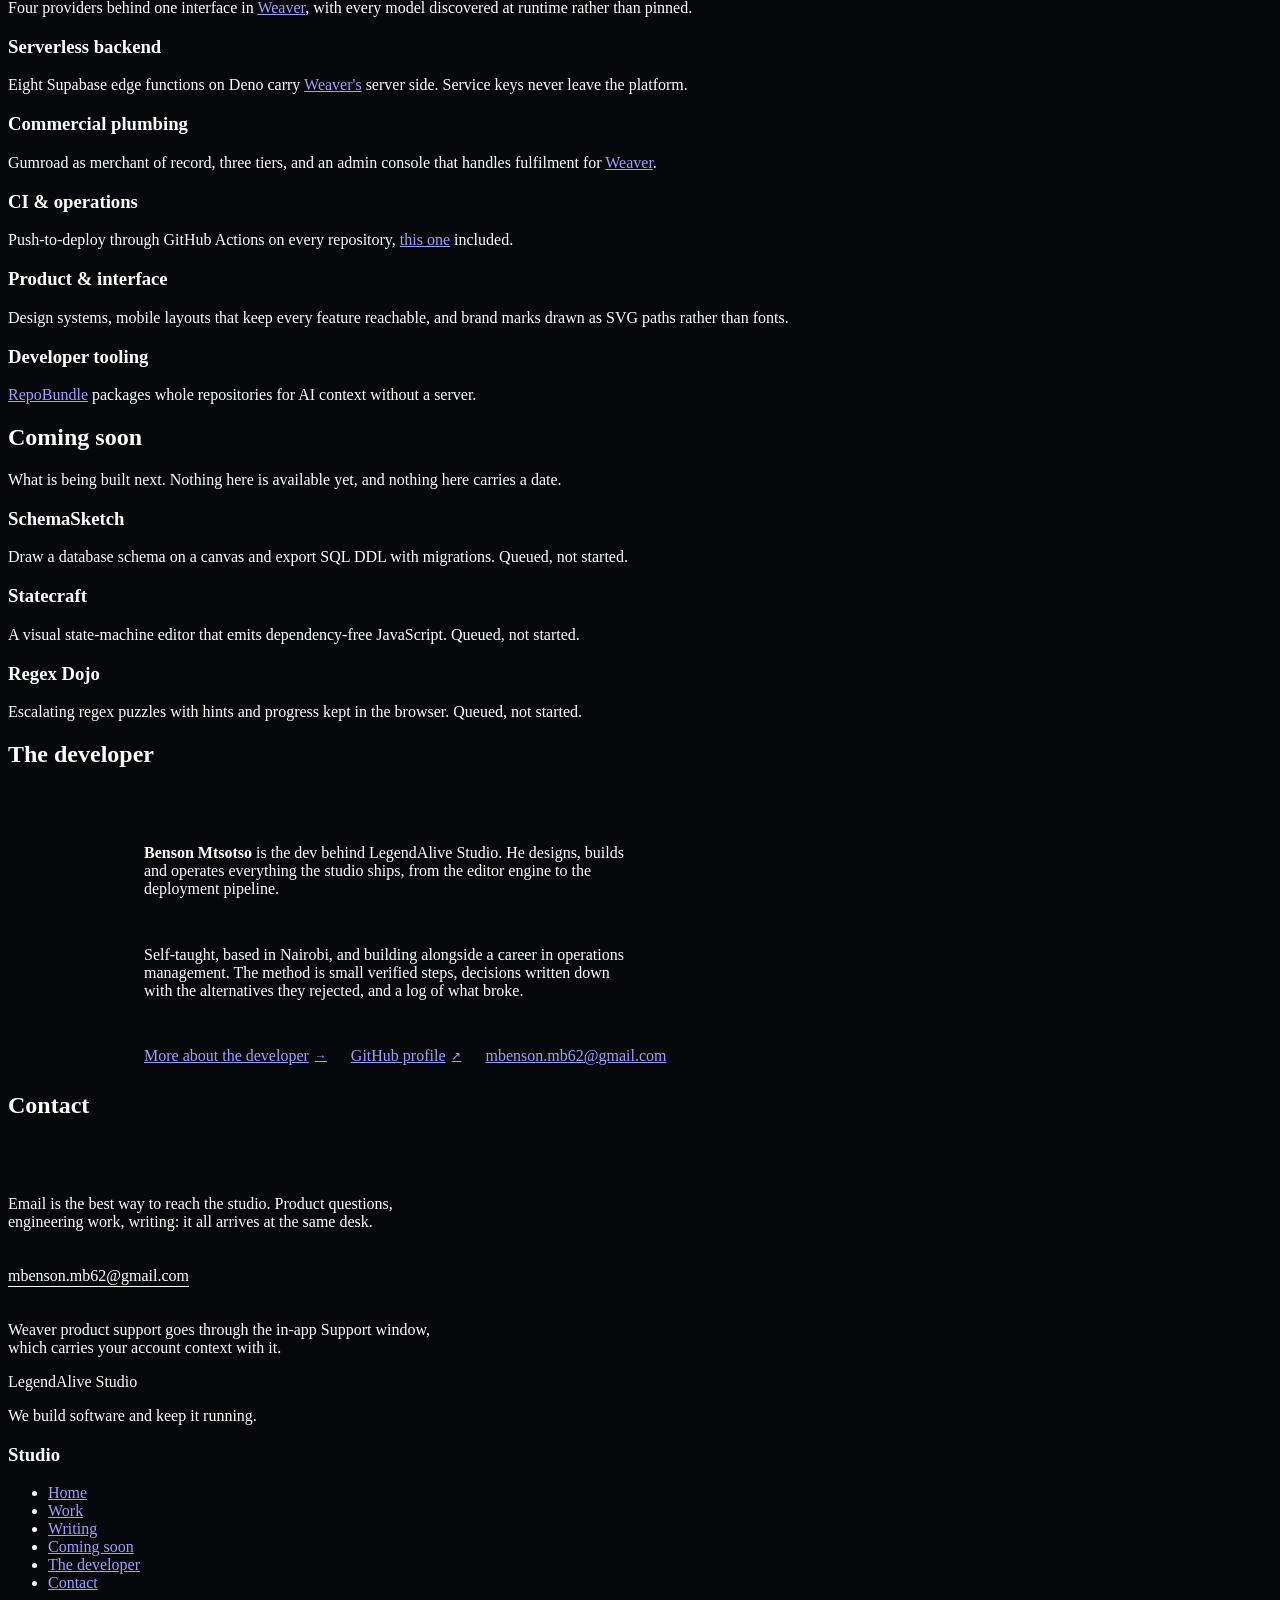
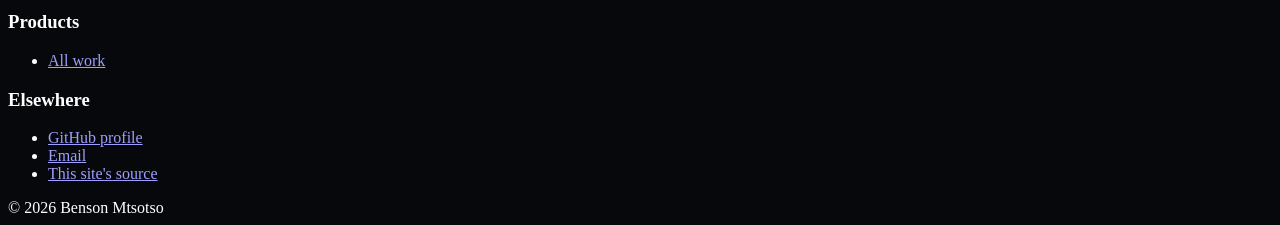
==== commit df28be33: "Refactor index.html for improved structure and accessibility Updated the HTML structure, including m" ====
--- a/index.html
+++ b/index.html
@@ -1,4 +1,3 @@
-<!-- Repo: studio — index.html — FULL REPLACEMENT -->
 <!DOCTYPE html>
 <html lang="en">
 <head>
@@ -16,51 +15,50 @@
   <meta property="og:description" content="An independent software studio. Products in production, engineering case studies, technical writing and release notes.">
   <meta property="og:url" content="https://legendalive.github.io/studio/">
   <meta name="twitter:card" content="summary">
-  <meta name="twitter:title" content="LegendAlive Studio — We build software and keep it running.">
-  <meta name="twitter:description" content="An independent software studio. Products in production, engineering case studies, technical writing and release notes.">
   <link rel="icon" type="image/svg+xml" href="favicon.svg">
 
-  <!-- Critical canvas colour before the shell injects base.css. -->
+  <!-- Critical canvas colour before the shell injects the shared sheets. -->
   <style>html{background:#06080b;color-scheme:dark}</style>
-  <noscript><link rel="stylesheet" href="assets/css/base.css"></noscript>
+
+  <!-- Home-only sections and the System Map. Root depth, so this relative
+       path stays correct before and after the domain cutover. -->
+  <link rel="stylesheet" href="assets/css/home.css">
+  <noscript>
+    <link rel="stylesheet" href="assets/css/base.css">
+    <link rel="stylesheet" href="assets/css/layout.css">
+    <link rel="stylesheet" href="assets/css/components.css">
+    <link rel="stylesheet" href="assets/css/home.css">
+  </noscript>
 
   <link rel="preconnect" href="https://fonts.googleapis.com">
   <link rel="preconnect" href="https://fonts.gstatic.com" crossorigin>
   <link href="https://fonts.googleapis.com/css2?family=Inter:wght@400;500;600&family=JetBrains+Mono:wght@400;500&family=Space+Grotesk:wght@500;600;700&display=swap" rel="stylesheet">
 
-  <!-- The only depth-sensitive path on this page (root depth). -->
   <script type="module" src="assets/js/shell.js"></script>
 </head>
 <body>
   <a class="skip-link" href="#main">Skip to content</a>
 
-  <header class="site-nav" data-nav>
-    <div class="container nav-bar">
-      <a class="nav-brand" href="#top" aria-label="LegendAlive Studio — home">
-        <span class="studio-mark studio-mark--sm" aria-hidden="true"></span>
-        <span>LegendAlive Studio</span>
-      </a>
-      <nav class="nav-links" aria-label="Primary">
-        <a href="work/">Work</a>
-        <a href="#capabilities">Capabilities</a>
-        <a href="about/">The developer</a>
-        <a href="#contact">Contact</a>
-        <a href="https://github.com/legendalive" target="_blank" rel="noopener">GitHub</a>
-      </nav>
-      <button class="nav-toggle" type="button" data-nav-toggle
-              aria-expanded="false" aria-controls="nav-sheet" aria-label="Menu">
-        <span class="nav-toggle-bars" aria-hidden="true"></span>
-      </button>
-    </div>
-    <nav class="nav-sheet" id="nav-sheet" data-nav-sheet aria-label="Mobile">
-      <a href="work/">Work</a>
-      <a href="#capabilities">Capabilities</a>
-      <a href="about/">The developer</a>
-      <a href="#contact">Contact</a>
-      <a href="https://github.com/legendalive" target="_blank" rel="noopener">GitHub</a>
-      <span class="nav-sheet-note">LegendAlive Studio</span>
-    </nav>
-  </header>
+  <div data-chrome-nav>
+    <noscript>
+      <header class="site-nav">
+        <div class="container nav-bar">
+          <a class="nav-brand" href="./" aria-label="LegendAlive Studio, home">
+            <span class="studio-mark studio-mark--sm" aria-hidden="true"></span>
+            <span>LegendAlive Studio</span>
+          </a>
+          <nav class="nav-links" aria-label="Primary">
+            <a href="work/">Work</a>
+            <a href="writing/">Writing</a>
+            <a href="#capabilities">Capabilities</a>
+            <a href="about/">The developer</a>
+            <a href="#contact">Contact</a>
+            <a href="https://github.com/legendalive" target="_blank" rel="noopener">GitHub</a>
+          </nav>
+        </div>
+      </header>
+    </noscript>
+  </div>
 
   <main id="main">
     <!-- ================= OPENING ================= -->
@@ -336,58 +334,49 @@
     </section>
   </main>
 
-  <!-- ================= FOOTER ================= -->
-  <footer class="site-footer">
-    <div class="container">
-      <div class="footer-grid">
-        <div class="footer-brand">
-          <span class="studio-mark studio-mark--md" aria-hidden="true"></span>
-          <span class="footer-brand-name">LegendAlive Studio</span>
-          <p class="footer-tagline">We build software and keep it running.</p>
-        </div>
-        <nav class="footer-col" aria-label="Studio">
-          <h3>Studio</h3>
-          <ul role="list">
-            <li><a href="work/">Work</a></li>
-            <li><a href="#capabilities">Capabilities</a></li>
-            <li><a href="#coming-soon">Coming soon</a></li>
-            <li><a href="about/">The developer</a></li>
-            <li><a href="#contact">Contact</a></li>
-          </ul>
-        </nav>
-        <nav class="footer-col" aria-label="Products">
-          <h3>Products</h3>
-          <ul role="list">
-            <li><a href="https://legendalive.github.io/Weaver/" target="_blank" rel="noopener">Weaver app</a></li>
-            <li><a href="https://weaver-studio.pages.dev/" target="_blank" rel="noopener">Weaver product site</a></li>
-            <li><a href="https://weaver-studio.pages.dev/pricing" target="_blank" rel="noopener">Weaver pricing</a></li>
-            <li><a href="https://legendalive.github.io/RepoBundle/" target="_blank" rel="noopener">RepoBundle app</a></li>
-            <li><a href="https://github.com/legendalive/RepoBundle" target="_blank" rel="noopener">RepoBundle source</a></li>
-          </ul>
-        </nav>
-        <nav class="footer-col" aria-label="Elsewhere">
-          <h3>Elsewhere</h3>
-          <ul role="list">
-            <li><a href="https://github.com/legendalive" target="_blank" rel="noopener">GitHub profile</a></li>
-            <li><a href="mailto:mbenson.mb62@gmail.com">Email</a></li>
-            <li><a href="https://github.com/legendalive/studio" target="_blank" rel="noopener">This site's source</a></li>
-          </ul>
-        </nav>
-      </div>
-      <div class="footer-bottom">
-        <span>© <span data-year>2026</span> Benson Mtsotso</span>
-      </div>
-    </div>
-  </footer>
-
-  <!-- Home bootstrap: the System Map plus the manifest-driven home surfaces. -->
+  <div data-chrome-footer>
+    <noscript>
+      <footer class="site-footer">
+        <div class="container">
+          <div class="footer-bottom">
+            <span>© 2026 Benson Mtsotso</span>
+            <span>
+              <a href="work/">Work</a> · <a href="writing/">Writing</a> ·
+              <a href="about/">The developer</a> ·
+              <a href="mailto:mbenson.mb62@gmail.com">Email</a>
+            </span>
+          </div>
+        </div>
+      </footer>
+    </noscript>
+  </div>
+
   <script type="module">
-    import { url } from './assets/js/config.js';
+    import { SITE, OWNER, url } from './assets/js/config.js';
     import { el, clear } from './assets/js/dom.js';
+    import { refreshShell } from './assets/js/shell.js';
+    import { renderChrome, buildFooter, applyMeta, absoluteUrl, LABELS } from './assets/js/chrome.js';
     import { loadManifest, getProjects, getPosts, getReleases, findBySlug, formatDate } from './assets/js/manifest.js';
     import { initSystemMap } from './assets/js/systemmap.js';
 
-    const STATUS_TEXT = { building: 'In development.', lab: 'In the lab.', paused: 'Paused.' };
+    // Chrome first, so the nav exists even if the manifest is unreachable.
+    renderChrome({ current: '' });
+
+    applyMeta({
+      title: 'LegendAlive Studio — We build software and keep it running.',
+      description: 'An independent software studio. Products in production, engineering case studies, technical writing and release notes.',
+      path: '',
+      type: 'website',
+      jsonLd: {
+        '@context': 'https://schema.org',
+        '@type': 'Organization',
+        name: SITE.name,
+        url: absoluteUrl(''),
+        description: SITE.description,
+        founder: { '@type': 'Person', name: OWNER.name, url: absoluteUrl('about/') },
+        sameAs: [OWNER.githubUrl],
+      },
+    });
 
     const mount = document.getElementById('system-map');
     if (mount) initSystemMap(mount);
@@ -416,12 +405,12 @@
         el('div', { class: 'post-meta' }, [
           el('span', { class: 'chip-kind' }, [p.kind]),
           el('span', {}, [formatDate(p.date)]),
-          el('span', {}, [p.minutes + ' min read']),
+          el('span', {}, [(p.minutes || 1) + ' min read']),
         ]),
         el('h3', { class: 'post-title' }, [
           el('a', { href: url('p/' + p.slug + '/') }, [p.title]),
         ]),
-        el('p', { class: 'post-dek' }, [p.dek]),
+        el('p', { class: 'post-dek' }, [p.dek || '']),
       ]);
     }
 
@@ -431,12 +420,19 @@
           el('a', { href: url(p.page || ('work/' + p.slug + '/')) }, [p.name]),
         ]),
         el('p', { class: 'cap-desc' }, [
-          (p.tagline || '') + ' ' + (STATUS_TEXT[p.status] || ''),
+          (p.tagline || '') + ' ' + (LABELS.statusSentence[p.status] || ''),
         ]),
       ]);
     }
 
     loadManifest().then((data) => {
+      // Upgrade the footer's product column now that the manifest is known.
+      const foot = document.querySelector('.site-footer');
+      if (foot) {
+        foot.replaceWith(buildFooter(data.projects));
+        refreshShell();
+      }
+
       const releases = getReleases(data).slice(0, 5);
       const relSection = document.getElementById('updates');
       if (releases.length && relSection) {
@@ -455,7 +451,6 @@
         postSection.hidden = false;
       }
 
-      // Anything in the manifest that is not live leads the Coming soon list.
       const pipeline = getProjects(data).filter((p) => p.status && p.status !== 'live');
       const pipelineList = document.getElementById('pipeline-list');
       if (pipelineList && pipeline.length) {
--- a/assets/css/home.css
+++ b/assets/css/home.css
@@ -0,0 +1,193 @@
+/* LegendAlive Studio — home-page sections and the System Map.
+   Loaded only by index.html. Shared shell, tokens, nav, footer, capabilities
+   rows and utilities stay in base.css; nothing here duplicates a rule there. */
+
+/* ---------- Opening ---------- */
+.opening { position: relative; padding: calc(var(--nav-h) + 72px) 0 80px; }
+.opening::before {
+  content: ""; position: absolute; inset: 0; pointer-events: none;
+  background-image:
+    linear-gradient(rgba(56, 189, 248, .045) 1px, transparent 1px),
+    linear-gradient(90deg, rgba(56, 189, 248, .045) 1px, transparent 1px);
+  background-size: 48px 48px;
+  -webkit-mask-image: linear-gradient(180deg, #000 0%, transparent 85%);
+  mask-image: linear-gradient(180deg, #000 0%, transparent 85%);
+}
+.opening-grid {
+  position: relative;
+  display: grid;
+  grid-template-columns: minmax(0, 5fr) minmax(0, 7fr);
+  gap: clamp(32px, 5vw, 80px);
+  align-items: center;
+}
+.opening-copy { display: grid; gap: 24px; justify-items: start; }
+.opening-lede { font-size: 18px; color: var(--muted); max-width: 46ch; }
+.map-mount { width: 100%; max-width: 820px; min-width: 0; justify-self: end; }
+
+/* ---------- Work ledger ---------- */
+.work-entry {
+  display: grid; grid-template-columns: minmax(0, 4fr) minmax(0, 8fr);
+  gap: clamp(24px, 4vw, 72px); padding: 48px 0;
+}
+.work-entry + .work-entry { border-top: 1px solid var(--line); }
+.work-id { display: grid; gap: 12px; align-content: start; justify-items: start; }
+.work-name { font-size: 26px; font-weight: 600; }
+.work-meta { font: 400 12px var(--font-mono); color: var(--faint); }
+.work-stack { font: 400 12.5px/1.9 var(--font-mono); color: var(--muted); max-width: 34ch; }
+.work-links { display: grid; gap: 2px; margin-top: 8px; }
+.work-links a {
+  display: inline-flex; align-items: center; gap: 6px; min-height: 32px;
+  font: 500 13px var(--font-mono); color: var(--blueprint);
+}
+.work-links a .arrow { color: var(--faint); font-size: 12px; }
+.work-links a:hover .arrow { color: var(--blueprint); }
+.work-body { display: grid; gap: 16px; align-content: start; }
+.work-body p { color: var(--paper); max-width: 62ch; }
+.work-body p + p { color: var(--muted); }
+
+/* ---------- The developer teaser ---------- */
+.developer-grid {
+  display: grid; grid-template-columns: 96px minmax(0, 1fr);
+  gap: 40px; align-items: start; padding-top: 40px;
+}
+.developer-body { display: grid; gap: 16px; }
+.developer-body p { max-width: 62ch; }
+.developer-body p:first-child { color: var(--paper); }
+.developer-body p + p { color: var(--muted); }
+.developer-links { display: flex; flex-wrap: wrap; gap: 8px 24px; margin-top: 8px; }
+.developer-links a {
+  display: inline-flex; align-items: center; gap: 6px; min-height: 32px;
+  font: 500 13px var(--font-mono);
+}
+.developer-links .arrow { color: var(--faint); font-size: 12px; }
+
+/* ---------- Contact band ---------- */
+.contact-grid { display: grid; gap: 20px; padding-top: 40px; }
+.contact-grid > p { color: var(--muted); max-width: 58ch; }
+.contact-mail {
+  font: 500 clamp(17px, 2.4vw, 21px) var(--font-mono);
+  color: var(--blueprint); overflow-wrap: anywhere;
+  text-decoration: underline; text-decoration-color: var(--line-strong);
+  text-underline-offset: 5px; justify-self: start;
+}
+.contact-mail:hover { text-decoration-color: var(--blueprint); }
+
+/* ---------- System Map ---------- */
+.map { display: grid; gap: 12px; }
+.map-stage {
+  position: relative;
+  border: 1px solid var(--line); border-radius: var(--r-panel);
+  background: rgba(11, 15, 20, .55);
+  overflow: hidden;
+}
+.map-stage::before {
+  content: ""; position: absolute; inset: 0; pointer-events: none;
+  background-image:
+    linear-gradient(rgba(56, 189, 248, .05) 1px, transparent 1px),
+    linear-gradient(90deg, rgba(56, 189, 248, .05) 1px, transparent 1px);
+  background-size: 40px 40px;
+}
+.map-canvas { position: relative; display: block; width: 100%; }
+.map-canvas:focus-visible { outline: 2px solid var(--blueprint); outline-offset: -2px; border-radius: var(--r-panel); }
+.map-canvas svg { width: 100%; height: auto; aspect-ratio: 640 / 470; }
+
+.map-edge { stroke: var(--line-strong); stroke-width: 1; opacity: .5; }
+.map-edge.is-lit { stroke: var(--blueprint); stroke-width: 1.5; opacity: .9; }
+.map-edge.is-hidden { display: none; }
+
+.map-node { cursor: pointer; }
+.map-node.is-hidden { display: none; }
+.map-node-ring { stroke: var(--blueprint); stroke-opacity: .4; stroke-width: 1.5; opacity: 0; }
+.map-node.is-active .map-node-ring { opacity: 1; }
+.map-node-core { fill: var(--ink-700); stroke: var(--line-strong); stroke-width: 1.5; }
+.map-node--capability .map-node-core { fill: var(--ink-800); stroke: rgba(56, 189, 248, .55); }
+.map-node--live .map-node-core { stroke: var(--shipped); }
+.map-node--building .map-node-core { stroke: var(--forge); }
+.map-node--lab .map-node-core { stroke: var(--lab); }
+.map-node--paused .map-node-core { stroke: var(--faint); }
+.map-node-dot { fill: var(--blueprint); }
+.map-node--live .map-node-dot { fill: var(--shipped); }
+.map-node--building .map-node-dot { fill: var(--forge); }
+.map-node--lab .map-node-dot { fill: var(--lab); }
+.map-node--paused .map-node-dot { fill: var(--faint); }
+.map-label { font: 500 11px var(--font-mono); fill: var(--muted); }
+.map-node--capability .map-label { font-size: 10.5px; fill: var(--faint); }
+.map-node.is-active .map-label, .map-node.is-neighbor .map-label { fill: var(--paper); }
+.map.has-active .map-node:not(.is-active):not(.is-neighbor) { opacity: .25; }
+.map.has-active .map-edge:not(.is-lit) { opacity: .12; }
+
+.map-controls { display: flex; flex-wrap: wrap; gap: 8px; align-items: center; }
+.map-controls .btn--sm { min-height: 44px; }
+
+.map-card {
+  border: 1px solid var(--line); border-radius: var(--r-card);
+  background: var(--ink-800);
+  padding: 18px 20px; min-height: 132px;
+  display: grid; gap: 8px; align-content: start;
+}
+.map-card-kind {
+  font: 500 11px var(--font-mono); color: var(--faint);
+  letter-spacing: .06em; text-transform: uppercase;
+}
+.map-card h3 { font-size: 18px; }
+.map-card p { font-size: 14px; color: var(--muted); }
+.map-card-stack { display: flex; flex-wrap: wrap; gap: 6px; }
+.map-card .btn { justify-self: start; }
+.map-card-hint { color: var(--faint); font-size: 13px; }
+
+.map-list { display: none; list-style: none; padding: 0; margin: 0; gap: 8px; }
+.map-list-item {
+  width: 100%; text-align: left; display: grid; gap: 3px;
+  padding: 14px 16px; min-height: 44px;
+  border: 1px solid var(--line); border-radius: var(--r-control);
+  background: var(--ink-800); cursor: pointer;
+}
+.map-list-item:hover { border-color: var(--line-strong); }
+.map-list-name { font: 600 15px var(--font-display); color: var(--paper); }
+.map-list-meta { font: 400 11px var(--font-mono); color: var(--faint); }
+.map-list-desc { font-size: 13px; color: var(--muted); }
+
+.map-loading { color: var(--faint); font: 400 13px var(--font-mono); padding: 24px 4px; }
+.map-noscript {
+  border: 1px solid var(--line); border-radius: var(--r-card);
+  padding: 20px; display: grid; gap: 10px; background: var(--ink-800);
+}
+.map-noscript p {
+  font: 600 12px var(--font-mono); color: var(--faint);
+  letter-spacing: .08em; text-transform: uppercase;
+}
+.map-noscript ul { list-style: none; padding: 0; display: grid; gap: 6px; }
+
+/* ---------- Motion (guarded) ---------- */
+@media (prefers-reduced-motion: no-preference) {
+  .map-node, .map-edge { transition: opacity var(--t-std); }
+  .map-node-ring, .map-node-core, .map-label { transition: opacity var(--t-std), stroke var(--t-std), fill var(--t-std); }
+  .map-list-item { transition: border-color var(--t-micro); }
+  .cap-row.is-flash { animation: cap-flash 1.2s var(--ease-enter); }
+}
+@keyframes cap-flash {
+  0% { background: var(--blueprint-soft); }
+  100% { background: transparent; }
+}
+
+/* ---------- Responsive ---------- */
+@media (max-width: 1020px) {
+  .opening-grid { grid-template-columns: 1fr; gap: 40px; align-items: start; }
+  .map-mount { justify-self: stretch; max-width: 760px; }
+  .work-entry { grid-template-columns: 1fr; gap: 20px; }
+  .work-id { gap: 8px; }
+  .work-links { display: flex; flex-wrap: wrap; gap: 4px 24px; margin-top: 4px; }
+}
+@media (max-width: 860px) {
+  .opening { padding: calc(var(--nav-h) + 56px) 0 64px; }
+  .map-stage { display: none; }
+  .map-card { display: none; }
+  .map-list { display: grid; }
+  .developer-grid { grid-template-columns: 1fr; gap: 24px; }
+  .developer-grid .studio-mark { width: 64px; height: 64px; }
+  .work-links a, .developer-links a { min-height: 44px; }
+}
+@media (max-width: 480px) {
+  .work-entry { padding: 40px 0; }
+  .map-controls { gap: 6px; }
+}
--- a/assets/css/base.css
+++ b/assets/css/base.css
@@ -1,9 +1,7 @@
-/* Repo: studio — assets/css/base.css — FULL REPLACEMENT */
-/* LegendAlive Studio — Blueprint & Forge.
-   Revision R3: mobile nav sheet fix (full-viewport, opaque, scrollable),
-   developer copy update lives in index.html. Palette unchanged.
-   Single CSS source (T4): shell.js injects this sheet via BASE; pages carry
-   only a <noscript> fallback link. Component rules live in components.css. */
+/* LegendAlive Studio — shared shell: tokens, reset, typography, nav, footer,
+   capability rows and utilities. Home-page sections and the System Map live
+   in home.css; components in components.css; long-form in prose.css.
+   No rule here is duplicated in another sheet. */
 
 /* ---------- 1. Tokens ---------- */
 :root {
@@ -154,8 +152,8 @@
 
 /* ---------- 7. Nav ----------
    No backdrop-filter on .site-nav: it creates a containing block that traps
-   the fixed .nav-sheet inside the 64px bar (the mobile overlay bug). The nav
-   is solid; the sheet owns its own full-viewport opaque background. */
+   the fixed .nav-sheet inside the 64px bar. The nav is solid; the sheet owns
+   its own full-viewport opaque background. */
 .site-nav {
   position: fixed; inset: 0 0 auto 0; z-index: 100; height: var(--nav-h);
   background: rgba(6, 8, 11, .94);
@@ -194,53 +192,7 @@
 .nav-open .nav-toggle-bars::after { top: 0; transform: rotate(-45deg); }
 .nav-sheet { display: none; }
 
-/* ---------- 8. Opening ---------- */
-.opening { position: relative; padding: calc(var(--nav-h) + 72px) 0 80px; }
-.opening::before {
-  content: ""; position: absolute; inset: 0; pointer-events: none;
-  background-image:
-    linear-gradient(rgba(56, 189, 248, .045) 1px, transparent 1px),
-    linear-gradient(90deg, rgba(56, 189, 248, .045) 1px, transparent 1px);
-  background-size: 48px 48px;
-  -webkit-mask-image: linear-gradient(180deg, #000 0%, transparent 85%);
-  mask-image: linear-gradient(180deg, #000 0%, transparent 85%);
-}
-.opening-grid {
-  position: relative;
-  display: grid;
-  grid-template-columns: minmax(0, 5fr) minmax(0, 7fr);
-  gap: clamp(32px, 5vw, 80px);
-  align-items: center;
-}
-.opening-copy { display: grid; gap: 24px; justify-items: start; }
-.opening-lede { font-size: 18px; color: var(--muted); max-width: 46ch; }
-.map-mount { width: 100%; max-width: 820px; min-width: 0; justify-self: end; }
-
-/* ---------- 9. Work ledger ---------- */
-.work-entry {
-  display: grid; grid-template-columns: minmax(0, 4fr) minmax(0, 8fr);
-  gap: clamp(24px, 4vw, 72px); padding: 48px 0;
-}
-.work-entry + .work-entry { border-top: 1px solid var(--line); }
-.work-id { display: grid; gap: 12px; align-content: start; justify-items: start; }
-.work-name { font-size: 26px; font-weight: 600; }
-.work-meta { font: 400 12px var(--font-mono); color: var(--faint); }
-.work-stack {
-  font: 400 12.5px/1.9 var(--font-mono); color: var(--muted);
-  max-width: 34ch;
-}
-.work-links { display: grid; gap: 2px; margin-top: 8px; }
-.work-links a {
-  display: inline-flex; align-items: center; gap: 6px; min-height: 32px;
-  font: 500 13px var(--font-mono); color: var(--blueprint);
-}
-.work-links a .arrow { color: var(--faint); font-size: 12px; }
-.work-links a:hover .arrow { color: var(--blueprint); }
-.work-body { display: grid; gap: 16px; align-content: start; }
-.work-body p { color: var(--paper); max-width: 62ch; }
-.work-body p + p { color: var(--muted); }
-
-/* ---------- 10. Capabilities ---------- */
+/* ---------- 8. Capability rows (home, about, case study) ---------- */
 .caps { display: grid; }
 .cap-row {
   display: grid; grid-template-columns: 240px minmax(0, 1fr);
@@ -251,35 +203,10 @@
 .cap-term { font-size: 16px; font-weight: 600; align-self: baseline; }
 .cap-desc { font-size: 15px; color: var(--muted); max-width: 64ch; }
 
-/* ---------- 11. The developer ---------- */
-.developer-grid {
-  display: grid; grid-template-columns: 96px minmax(0, 1fr);
-  gap: 40px; align-items: start; padding-top: 40px;
-}
-.developer-body { display: grid; gap: 16px; }
-.developer-body p { max-width: 62ch; }
-.developer-body p:first-child { color: var(--paper); }
-.developer-body p + p { color: var(--muted); }
-.developer-links { display: flex; flex-wrap: wrap; gap: 8px 24px; margin-top: 8px; }
-.developer-links a {
-  display: inline-flex; align-items: center; gap: 6px; min-height: 32px;
-  font: 500 13px var(--font-mono);
-}
-.developer-links .arrow { color: var(--faint); font-size: 12px; }
-
-/* ---------- 12. Contact ---------- */
-.contact-grid { display: grid; gap: 20px; padding-top: 40px; }
-.contact-grid > p { color: var(--muted); max-width: 58ch; }
-.contact-mail {
-  font: 500 clamp(17px, 2.4vw, 21px) var(--font-mono);
-  color: var(--blueprint); overflow-wrap: anywhere;
-  text-decoration: underline; text-decoration-color: var(--line-strong);
-  text-underline-offset: 5px; justify-self: start;
-}
-.contact-mail:hover { text-decoration-color: var(--blueprint); }
+/* ---------- 9. Shared note line ---------- */
 .contact-note { font-size: 13px; color: var(--faint); max-width: 60ch; }
 
-/* ---------- 13. Footer ---------- */
+/* ---------- 10. Footer ---------- */
 .site-footer { border-top: 1px solid var(--line); background: var(--ink-800); padding: 64px 0 32px; }
 .footer-grid {
   display: grid;
@@ -297,117 +224,19 @@
 .footer-col a { display: inline-flex; align-items: center; min-height: 32px; color: var(--muted); font-size: 14px; }
 .footer-col a:hover { color: var(--blueprint); }
 .footer-bottom {
+  display: flex; flex-wrap: wrap; gap: 8px 24px; justify-content: space-between;
   border-top: 1px solid var(--line); margin-top: 48px; padding-top: 24px;
   font: 400 12px var(--font-mono); color: var(--faint);
 }
 
-/* ---------- 14. System Map ---------- */
-.map { display: grid; gap: 12px; }
-.map-stage {
-  position: relative;
-  border: 1px solid var(--line); border-radius: var(--r-panel);
-  background: rgba(11, 15, 20, .55);
-  overflow: hidden;
-}
-.map-stage::before {
-  content: ""; position: absolute; inset: 0; pointer-events: none;
-  background-image:
-    linear-gradient(rgba(56, 189, 248, .05) 1px, transparent 1px),
-    linear-gradient(90deg, rgba(56, 189, 248, .05) 1px, transparent 1px);
-  background-size: 40px 40px;
-}
-.map-canvas { position: relative; display: block; width: 100%; }
-.map-canvas:focus-visible { outline: 2px solid var(--blueprint); outline-offset: -2px; border-radius: var(--r-panel); }
-.map-canvas svg { width: 100%; height: auto; aspect-ratio: 640 / 470; }
-
-.map-edge { stroke: var(--line-strong); stroke-width: 1; opacity: .5; }
-.map-edge.is-lit { stroke: var(--blueprint); stroke-width: 1.5; opacity: .9; }
-.map-edge.is-hidden { display: none; }
-
-.map-node { cursor: pointer; }
-.map-node.is-hidden { display: none; }
-.map-node-ring { stroke: var(--blueprint); stroke-opacity: .4; stroke-width: 1.5; opacity: 0; }
-.map-node.is-active .map-node-ring { opacity: 1; }
-.map-node-core { fill: var(--ink-700); stroke: var(--line-strong); stroke-width: 1.5; }
-.map-node--capability .map-node-core { fill: var(--ink-800); stroke: rgba(56, 189, 248, .55); }
-.map-node--live .map-node-core { stroke: var(--shipped); }
-.map-node--building .map-node-core { stroke: var(--forge); }
-.map-node--lab .map-node-core { stroke: var(--lab); }
-.map-node--paused .map-node-core { stroke: var(--faint); }
-.map-node-dot { fill: var(--blueprint); }
-.map-node--live .map-node-dot { fill: var(--shipped); }
-.map-node--building .map-node-dot { fill: var(--forge); }
-.map-node--lab .map-node-dot { fill: var(--lab); }
-.map-node--paused .map-node-dot { fill: var(--faint); }
-.map-label { font: 500 11px var(--font-mono); fill: var(--muted); }
-.map-node--capability .map-label { font-size: 10.5px; fill: var(--faint); }
-.map-node.is-active .map-label, .map-node.is-neighbor .map-label { fill: var(--paper); }
-.map.has-active .map-node:not(.is-active):not(.is-neighbor) { opacity: .25; }
-.map.has-active .map-edge:not(.is-lit) { opacity: .12; }
-
-.map-controls { display: flex; flex-wrap: wrap; gap: 8px; align-items: center; }
-.map-controls .btn--sm { min-height: 44px; }
-
-.map-card {
-  border: 1px solid var(--line); border-radius: var(--r-card);
-  background: var(--ink-800);
-  padding: 18px 20px; min-height: 132px;
-  display: grid; gap: 8px; align-content: start;
-}
-.map-card-kind {
-  font: 500 11px var(--font-mono); color: var(--faint);
-  letter-spacing: .06em; text-transform: uppercase;
-}
-.map-card h3 { font-size: 18px; }
-.map-card p { font-size: 14px; color: var(--muted); }
-.map-card-stack { display: flex; flex-wrap: wrap; gap: 6px; }
-.map-card .btn { justify-self: start; }
-.map-card-hint { color: var(--faint); font-size: 13px; }
-
-.map-list { display: none; list-style: none; padding: 0; margin: 0; gap: 8px; }
-.map-list-item {
-  width: 100%; text-align: left; display: grid; gap: 3px;
-  padding: 14px 16px; min-height: 44px;
-  border: 1px solid var(--line); border-radius: var(--r-control);
-  background: var(--ink-800); cursor: pointer;
-}
-.map-list-item:hover { border-color: var(--line-strong); }
-.map-list-name { font: 600 15px var(--font-display); color: var(--paper); }
-.map-list-meta { font: 400 11px var(--font-mono); color: var(--faint); }
-.map-list-desc { font-size: 13px; color: var(--muted); }
-
-.map-loading { color: var(--faint); font: 400 13px var(--font-mono); padding: 24px 4px; }
-.map-noscript {
-  border: 1px solid var(--line); border-radius: var(--r-card);
-  padding: 20px; display: grid; gap: 10px; background: var(--ink-800);
-}
-.map-noscript p { font: 600 12px var(--font-mono); color: var(--faint); letter-spacing: .08em; text-transform: uppercase; }
-.map-noscript ul { list-style: none; padding: 0; display: grid; gap: 6px; }
-
-/* ---------- 15. Motion (guarded) ---------- */
+/* ---------- 11. Motion (guarded) ---------- */
 @media (prefers-reduced-motion: no-preference) {
   html { scroll-behavior: smooth; }
-  .map-node, .map-edge { transition: opacity var(--t-std); }
-  .map-node-ring, .map-node-core, .map-label { transition: opacity var(--t-std), stroke var(--t-std), fill var(--t-std); }
-  .map-list-item { transition: border-color var(--t-micro); }
-  .cap-row.is-flash { animation: cap-flash 1.2s var(--ease-enter); }
-}
-@keyframes cap-flash {
-  0% { background: var(--blueprint-soft); }
-  100% { background: transparent; }
-}
-
-/* ---------- 16. Responsive ---------- */
-@media (max-width: 1020px) {
-  .opening-grid { grid-template-columns: 1fr; gap: 40px; align-items: start; }
-  .map-mount { justify-self: stretch; max-width: 760px; }
-  .work-entry { grid-template-columns: 1fr; gap: 20px; }
-  .work-id { gap: 8px; }
-  .work-links { display: flex; flex-wrap: wrap; gap: 4px 24px; margin-top: 4px; }
-}
+}
+
+/* ---------- 12. Responsive ---------- */
 @media (max-width: 860px) {
   .section { padding: 64px 0; }
-  .opening { padding: calc(var(--nav-h) + 56px) 0 64px; }
   .js .nav-links { display: none; }
   .js .nav-toggle { display: inline-flex; }
   .js .nav-sheet {
@@ -428,18 +257,10 @@
   html:not(.js) .nav-links { flex-wrap: wrap; }
   html:not(.js) .nav-links a { min-height: 40px; padding: 0 8px; font-size: 13px; }
 
-  .map-stage { display: none; }
-  .map-card { display: none; }
-  .map-list { display: grid; }
-
   .cap-row { grid-template-columns: 1fr; gap: 4px; padding: 16px 0; }
-  .developer-grid { grid-template-columns: 1fr; gap: 24px; }
-  .developer-grid .studio-mark { width: 64px; height: 64px; }
   .footer-grid { grid-template-columns: 1fr; gap: 32px; }
-  .work-links a, .developer-links a, .footer-col a { min-height: 44px; }
+  .footer-col a { min-height: 44px; }
 }
 @media (max-width: 480px) {
   .container { padding-inline: 16px; }
-  .work-entry { padding: 40px 0; }
-  .map-controls { gap: 6px; }
-}
+}
--- a/assets/css/layout.css
+++ b/assets/css/layout.css
@@ -0,0 +1,86 @@
+/* Repo: studio — assets/css/layout.css — FULL file */
+/* LegendAlive Studio — interior-page layout primitives.
+   Shell chrome (nav/footer) and the Phase 0 landing rules still live in
+   base.css; they are consolidated here in Phase 3. Nothing in this file
+   redefines a base.css rule (T4). Activated by shell.js in Phase 1 Step 2. */
+
+/* ---------- Page head (interior routes) ---------- */
+.page-head {
+  padding: calc(var(--nav-h) + 64px) 0 40px;
+  border-bottom: 1px solid var(--line);
+}
+.page-head h1 { font-size: clamp(30px, 4.4vw, 44px); max-width: 24ch; }
+.page-head .lede { margin-top: 16px; font-size: 17px; color: var(--muted); max-width: 62ch; }
+.page-head-meta {
+  margin-top: 20px; display: flex; flex-wrap: wrap; gap: 8px 24px;
+  font: 400 12px var(--font-mono); color: var(--faint);
+}
+
+/* ---------- Section rhythm variants ---------- */
+.section--tight { padding: 48px 0; }
+.section--flush { padding-top: 0; }
+
+/* ---------- Card grid (work index) ---------- */
+.grid-cards {
+  display: grid;
+  grid-template-columns: repeat(auto-fill, minmax(300px, 1fr));
+  gap: 24px;
+}
+
+/* ---------- Vertical lists (writing, updates) ---------- */
+.list-flow { display: grid; }
+.list-flow > * + * { border-top: 1px solid var(--line); }
+
+/* ---------- Article + rail ---------- */
+.content-grid {
+  display: grid;
+  grid-template-columns: minmax(0, 1fr) 240px;
+  gap: 64px;
+  align-items: start;
+  padding: 48px 0 96px;
+}
+.content-main { max-width: 68ch; min-width: 0; }
+.rail {
+  position: sticky;
+  top: calc(var(--nav-h) + 32px);
+  display: grid; gap: 24px;
+  max-height: calc(100vh - var(--nav-h) - 64px);
+  overflow: auto;
+  padding-right: 4px;
+}
+
+/* ---------- Case study: sticky diagram beside scrolling text ---------- */
+.split {
+  display: grid;
+  grid-template-columns: minmax(0, 5fr) minmax(0, 7fr);
+  gap: 48px;
+  align-items: start;
+}
+.split-pin { position: sticky; top: calc(var(--nav-h) + 32px); }
+
+/* ---------- Narrow centred column (404, contact) ---------- */
+.narrow { max-width: 640px; margin-inline: auto; }
+
+/* ---------- Desk form layout ---------- */
+.form-grid { display: grid; grid-template-columns: repeat(2, minmax(0, 1fr)); gap: 20px 24px; }
+.form-grid .span-2 { grid-column: 1 / -1; }
+
+/* ---------- Nav current-section state (new state rule; base nav unchanged) ---------- */
+.nav-links a[aria-current="true"] {
+  color: var(--paper);
+  box-shadow: inset 0 -2px 0 var(--blueprint);
+}
+
+/* ---------- Responsive ---------- */
+@media (max-width: 1020px) {
+  .content-grid { grid-template-columns: 1fr; gap: 32px; }
+  .content-main { max-width: none; }
+  .rail { position: static; max-height: none; overflow: visible; order: -1; }
+  .split { grid-template-columns: 1fr; }
+  .split-pin { position: static; }
+}
+@media (max-width: 860px) {
+  .page-head { padding: calc(var(--nav-h) + 40px) 0 32px; }
+  .form-grid { grid-template-columns: 1fr; }
+  .grid-cards { grid-template-columns: 1fr; }
+}
--- a/assets/css/components.css
+++ b/assets/css/components.css
@@ -0,0 +1,289 @@
+/* Repo: studio — assets/css/components.css — FULL file */
+/* LegendAlive Studio — component library (plan 6.7), restrained editorial
+   treatment per revision R1: hairlines and type, no decorative chrome.
+   No selector here duplicates a base.css rule (T4). Activated in Step 2. */
+
+/* ---------- Buttons ---------- */
+.btn {
+  display: inline-flex; align-items: center; justify-content: center; gap: 8px;
+  min-height: 44px; padding: 0 18px;
+  border: 1px solid transparent; border-radius: var(--r-control);
+  font: 600 14px var(--font-body); text-decoration: none; white-space: nowrap;
+  transition: background-color var(--t-micro), border-color var(--t-micro), color var(--t-micro);
+}
+.btn:hover { text-decoration: none; }
+.btn:active { transform: translateY(1px); }
+.btn:disabled { opacity: .5; cursor: not-allowed; }
+.btn--primary { background: var(--blueprint); color: #04121d; }
+.btn--primary:hover { background: var(--blueprint-deep); }
+.btn--forge { background: var(--forge); color: #1a1204; }
+.btn--forge:hover { background: var(--forge-deep); }
+.btn--ghost { border-color: var(--line-strong); color: var(--paper); background: transparent; }
+.btn--ghost:hover { border-color: var(--blueprint); color: var(--blueprint); }
+.btn--danger { background: var(--coral); color: #2a060b; }
+.btn--danger:hover { background: #f43f5e; }
+.btn--sm { min-height: 36px; padding: 0 14px; font-size: 13px; }
+.btn-row { display: flex; flex-wrap: wrap; gap: 10px; align-items: center; }
+
+/* ---------- Chips ---------- */
+.chip {
+  display: inline-flex; align-items: center; gap: 7px;
+  min-height: 44px; padding: 0 14px;
+  border: 1px solid var(--line); border-radius: 999px;
+  background: transparent; color: var(--muted);
+  font: 500 12px var(--font-mono); cursor: pointer;
+  transition: border-color var(--t-micro), color var(--t-micro), background-color var(--t-micro);
+}
+.chip:hover { border-color: var(--line-strong); color: var(--paper); }
+.chip--active { border-color: var(--blueprint); color: var(--paper); background: var(--blueprint-soft); }
+.chip-count { color: var(--faint); }
+.chip--active .chip-count { color: var(--blueprint); }
+
+.chip-status {
+  display: inline-flex; align-items: center; gap: 7px;
+  padding: 3px 10px; border-radius: 999px;
+  font: 600 11px var(--font-mono); letter-spacing: .04em;
+  border: 1px solid currentColor;
+}
+.chip-status::before { content: ""; width: 6px; height: 6px; border-radius: 50%; background: currentColor; }
+.chip-status--live { color: var(--shipped); }
+.chip-status--building { color: var(--forge); }
+.chip-status--lab { color: var(--lab); }
+.chip-status--paused { color: var(--faint); }
+
+.chip-stack {
+  display: inline-flex; align-items: center;
+  padding: 3px 9px; border: 1px solid var(--line); border-radius: var(--r-chip);
+  font: 400 11.5px var(--font-mono); color: var(--muted);
+}
+.chip-kind {
+  display: inline-flex; align-items: center;
+  padding: 2px 8px; border-radius: var(--r-chip);
+  font: 600 10.5px var(--font-mono); letter-spacing: .08em; text-transform: uppercase;
+  color: var(--blueprint); border: 1px solid var(--line-strong);
+}
+.tag {
+  display: inline-flex; align-items: center;
+  font: 400 11px var(--font-mono); color: var(--faint);
+}
+.tag::before { content: "#"; margin-right: 2px; color: var(--line-strong); }
+.version {
+  display: inline-flex; align-items: center; justify-content: center;
+  min-width: 56px; padding: 3px 10px;
+  border: 1px solid var(--line-strong); border-radius: var(--r-chip);
+  font: 500 12px var(--font-mono); color: var(--paper);
+}
+.flag-breaking { font: 600 11px var(--font-mono); color: var(--coral); }
+.pill-row { display: flex; flex-wrap: wrap; gap: 6px; align-items: center; }
+.meta-row { display: flex; flex-wrap: wrap; gap: 6px 14px; align-items: center; font: 400 12px var(--font-mono); color: var(--faint); }
+
+/* ---------- Forms ---------- */
+.field { display: grid; gap: 6px; }
+.field > label { font: 500 13px var(--font-body); color: var(--paper); }
+.input, .select, .textarea {
+  width: 100%; min-height: 44px; padding: 10px 12px;
+  background: var(--ink-900); color: var(--paper);
+  border: 1px solid var(--line); border-radius: var(--r-control);
+  font: 400 14px var(--font-body);
+  transition: border-color var(--t-micro);
+}
+.textarea { min-height: 220px; resize: vertical; font: 400 13px/1.6 var(--font-mono); }
+.input::placeholder, .textarea::placeholder { color: var(--faint); }
+.input:focus, .select:focus, .textarea:focus { outline: none; border-color: var(--blueprint); box-shadow: 0 0 0 2px var(--blueprint-soft); }
+.input:disabled, .select:disabled, .textarea:disabled { opacity: .5; cursor: not-allowed; }
+.select {
+  appearance: none; -webkit-appearance: none; padding-right: 36px; cursor: pointer;
+  background-image: url("data:image/svg+xml,%3Csvg xmlns='http://www.w3.org/2000/svg' width='12' height='8'%3E%3Cpath d='M1 1l5 5 5-5' fill='none' stroke='%2393a3b5' stroke-width='1.5' stroke-linecap='round'/%3E%3C/svg%3E");
+  background-repeat: no-repeat; background-position: right 12px center;
+}
+.field-hint { font-size: 12px; color: var(--faint); }
+.field-error { font-size: 12px; color: var(--coral); }
+.check-row { display: flex; align-items: center; gap: 10px; font-size: 14px; color: var(--muted); cursor: pointer; }
+.check-row input { width: 18px; height: 18px; accent-color: var(--blueprint); }
+
+/* ---------- Filter bar ---------- */
+.filterbar { display: grid; gap: 12px; padding: 24px 0; border-bottom: 1px solid var(--line); }
+.filterbar-row { display: flex; flex-wrap: wrap; gap: 8px; align-items: center; }
+.filterbar .input { max-width: 320px; }
+.filterbar .select { max-width: 200px; min-height: 44px; }
+.result-count { font: 400 12px var(--font-mono); color: var(--faint); }
+
+/* ---------- Project card ---------- */
+.card {
+  display: flex; flex-direction: column; min-width: 0;
+  border: 1px solid var(--line); border-radius: var(--r-card);
+  background: var(--ink-800); overflow: hidden;
+  transition: border-color var(--t-std), box-shadow var(--t-std);
+}
+.card:hover { border-color: var(--line-strong); box-shadow: var(--sh-1); }
+.card-cover { border-bottom: 1px solid var(--line); background: var(--ink-900); }
+.card-cover img, .card-cover svg { width: 100%; height: auto; aspect-ratio: 16 / 9; }
+.card-body { display: flex; flex-direction: column; gap: 12px; padding: 22px; flex: 1; }
+.card-head { display: flex; align-items: baseline; flex-wrap: wrap; gap: 8px 12px; }
+.card-title { font-size: 20px; font-weight: 600; }
+.card-meta { font: 400 11.5px var(--font-mono); color: var(--faint); }
+.card-tagline { font-size: 14px; color: var(--muted); }
+.card-stack { font: 400 11.5px/1.8 var(--font-mono); color: var(--faint); }
+.card-links { display: flex; flex-wrap: wrap; gap: 4px 18px; margin-top: auto; padding-top: 6px; }
+.card-links a { font: 500 12.5px var(--font-mono); }
+
+/* ---------- Post card ---------- */
+.post-card { display: grid; gap: 8px; padding: 26px 0; }
+.post-meta { display: flex; flex-wrap: wrap; gap: 6px 14px; align-items: center; font: 400 12px var(--font-mono); color: var(--faint); }
+.post-title { font-size: 21px; font-weight: 600; }
+.post-title a { color: var(--paper); }
+.post-title a:hover { color: var(--blueprint); text-decoration: none; }
+.post-dek { font-size: 15px; color: var(--muted); max-width: 62ch; }
+.post-tags { display: flex; flex-wrap: wrap; gap: 6px 12px; }
+
+/* ---------- Release row ---------- */
+.release { display: grid; grid-template-columns: 96px minmax(0, 1fr); gap: 20px; padding: 26px 0; }
+.release-side { display: grid; gap: 8px; justify-items: start; align-content: start; }
+.release-date { font: 400 11.5px var(--font-mono); color: var(--faint); }
+.release-body { display: grid; gap: 8px; align-content: start; }
+.release-title { font-size: 17px; font-weight: 600; }
+.release-summary { font-size: 14px; color: var(--muted); max-width: 62ch; }
+.release-tags { display: flex; flex-wrap: wrap; gap: 6px 12px; }
+.release-toggle { justify-self: start; font: 500 12.5px var(--font-mono); color: var(--blueprint); padding: 4px 0; }
+.release-toggle:hover { text-decoration: underline; text-underline-offset: 3px; }
+.release-long { margin-top: 6px; padding-top: 14px; border-top: 1px solid var(--line); }
+
+/* ---------- Metric tile ---------- */
+.metric-grid { display: grid; grid-template-columns: repeat(auto-fit, minmax(150px, 1fr)); gap: 24px; }
+.metric { border-top: 1px solid var(--line); padding-top: 12px; display: grid; gap: 4px; }
+.metric-value { font: 500 26px var(--font-mono); color: var(--paper); }
+.metric-label { font-size: 13px; color: var(--muted); }
+.metric-note { font-size: 12px; color: var(--faint); }
+
+/* ---------- Callout ---------- */
+.callout {
+  display: grid; gap: 6px; padding: 14px 16px;
+  border: 1px solid var(--line); border-radius: var(--r-control);
+  background: var(--ink-800);
+}
+.callout-label { font: 600 10.5px var(--font-mono); letter-spacing: .12em; text-transform: uppercase; }
+.callout p { font-size: 14px; color: var(--muted); }
+.callout--note { border-color: rgba(96, 165, 250, .4); }
+.callout--note .callout-label { color: var(--info); }
+.callout--warn { border-color: rgba(251, 191, 36, .4); }
+.callout--warn .callout-label { color: var(--caution); }
+.callout--tip { border-color: rgba(52, 211, 153, .4); }
+.callout--tip .callout-label { color: var(--shipped); }
+.callout--danger { border-color: rgba(251, 113, 133, .4); }
+.callout--danger .callout-label { color: var(--coral); }
+
+/* ---------- Code block ---------- */
+.codeblock { border: 1px solid var(--line); border-radius: var(--r-control); overflow: hidden; background: var(--ink-800); }
+.codeblock-head {
+  display: flex; align-items: center; justify-content: space-between; gap: 12px;
+  padding: 8px 12px; border-bottom: 1px solid var(--line);
+  font: 400 11px var(--font-mono); color: var(--faint);
+}
+.codeblock pre { margin: 0; padding: 16px; overflow: auto; font: 400 13px/1.6 var(--font-mono); color: var(--paper); }
+.codeblock code { font: inherit; }
+.copy-btn {
+  min-height: 32px; padding: 0 10px;
+  border: 1px solid var(--line); border-radius: var(--r-chip);
+  font: 500 11px var(--font-mono); color: var(--muted);
+  transition: border-color var(--t-micro), color var(--t-micro);
+}
+.copy-btn:hover { border-color: var(--line-strong); color: var(--paper); }
+.copy-btn.is-copied { color: var(--shipped); border-color: var(--shipped); }
+
+/* ---------- Figure ---------- */
+.figure { display: grid; gap: 8px; }
+.figure img, .figure svg { width: 100%; height: auto; border: 1px solid var(--line); border-radius: var(--r-control); }
+.figure figcaption { font: 400 12px var(--font-mono); color: var(--faint); }
+
+/* ---------- TOC ---------- */
+.toc { display: grid; gap: 2px; align-content: start; }
+.toc-title { font: 600 10.5px var(--font-mono); letter-spacing: .12em; text-transform: uppercase; color: var(--faint); margin-bottom: 8px; }
+.toc a {
+  display: block; padding: 6px 0 6px 12px;
+  border-left: 2px solid var(--line);
+  font-size: 13px; color: var(--muted);
+}
+.toc a:hover { color: var(--paper); text-decoration: none; }
+.toc a.is-active { color: var(--paper); border-left-color: var(--blueprint); }
+.toc a.toc-h3 { padding-left: 24px; font-size: 12.5px; }
+
+/* ---------- Empty state ---------- */
+.empty {
+  display: grid; gap: 12px; justify-items: center; text-align: center;
+  padding: 64px 24px; border: 1px dashed var(--line); border-radius: var(--r-card);
+}
+.empty-icon { color: var(--faint); }
+.empty p { color: var(--muted); max-width: 44ch; }
+
+/* ---------- Toast ---------- */
+.toast-region { position: fixed; right: 16px; bottom: 16px; z-index: 150; display: grid; gap: 8px; max-width: min(360px, calc(100vw - 32px)); }
+.toast {
+  display: flex; align-items: flex-start; gap: 10px;
+  padding: 12px 14px;
+  background: var(--ink-700); border: 1px solid var(--line); border-left: 3px solid var(--info);
+  border-radius: var(--r-control); box-shadow: var(--sh-2);
+  font-size: 14px; color: var(--paper);
+}
+.toast--success { border-left-color: var(--shipped); }
+.toast--warn { border-left-color: var(--caution); }
+.toast--danger { border-left-color: var(--coral); }
+.toast-close { margin-left: auto; min-width: 32px; min-height: 32px; color: var(--faint); font-size: 18px; line-height: 1; }
+.toast-close:hover { color: var(--paper); }
+
+/* ---------- Modal ---------- */
+.modal { position: fixed; inset: 0; z-index: 160; display: grid; place-items: center; padding: 24px; }
+.modal[hidden] { display: none; }
+.modal-backdrop { position: absolute; inset: 0; background: var(--scrim); }
+.modal-panel {
+  position: relative; width: min(560px, 100%);
+  max-height: calc(100vh - 48px); overflow: auto;
+  background: var(--ink-700); border: 1px solid var(--line-strong);
+  border-radius: var(--r-card); box-shadow: var(--sh-3);
+  padding: 24px; display: grid; gap: 16px;
+}
+.modal-title { font-size: 20px; font-weight: 600; }
+.modal-actions { display: flex; flex-wrap: wrap; gap: 10px; justify-content: flex-end; }
+
+/* ---------- Skeleton ---------- */
+.skeleton { display: grid; gap: 10px; }
+.skeleton-line { height: 14px; border-radius: 6px; background: var(--ink-600); }
+.skeleton-line--title { height: 28px; width: 60%; }
+.skeleton-line--short { width: 40%; }
+
+/* ---------- Tables ---------- */
+.table-wrap { overflow-x: auto; border: 1px solid var(--line); border-radius: var(--r-control); }
+.table { width: 100%; border-collapse: collapse; font-size: 14px; }
+.table th {
+  text-align: left; padding: 10px 14px;
+  border-bottom: 1px solid var(--line-strong); background: var(--ink-800);
+  font: 600 10.5px var(--font-mono); letter-spacing: .1em; text-transform: uppercase; color: var(--faint);
+}
+.table td { padding: 12px 14px; border-bottom: 1px solid var(--line); color: var(--muted); vertical-align: top; }
+.table tr:last-child td { border-bottom: 0; }
+.table td strong { color: var(--paper); font-weight: 600; }
+
+/* ---------- Misc ---------- */
+.divider { border: 0; border-top: 1px solid var(--line); margin: 24px 0; }
+
+/* ---------- Motion (guarded) ---------- */
+@media (prefers-reduced-motion: no-preference) {
+  .toast { animation: toast-in var(--t-std) var(--ease-enter); }
+  .modal:not([hidden]) .modal-panel { animation: modal-in var(--t-std) var(--ease-enter); }
+  .skeleton-line {
+    background: linear-gradient(90deg, var(--ink-600), var(--ink-500), var(--ink-600));
+    background-size: 200% 100%;
+    animation: shimmer 1.4s linear infinite;
+  }
+}
+@keyframes toast-in { from { opacity: 0; transform: translateY(8px); } to { opacity: 1; transform: none; } }
+@keyframes modal-in { from { opacity: 0; transform: translateY(10px) scale(.98); } to { opacity: 1; transform: none; } }
+@keyframes shimmer { from { background-position: 200% 0; } to { background-position: -200% 0; } }
+
+/* ---------- Responsive ---------- */
+@media (max-width: 860px) {
+  .release { grid-template-columns: 1fr; gap: 10px; }
+  .release-side { display: flex; flex-wrap: wrap; align-items: center; gap: 10px; }
+  .filterbar .input, .filterbar .select { max-width: none; }
+  .btn--sm { min-height: 44px; }
+  .copy-btn, .toast-close { min-height: 44px; }
+}
--- a/assets/css/home.css
+++ b/assets/css/home.css
@@ -0,0 +1,193 @@
+/* LegendAlive Studio — home-page sections and the System Map.
+   Loaded only by index.html. Shared shell, tokens, nav, footer, capabilities
+   rows and utilities stay in base.css; nothing here duplicates a rule there. */
+
+/* ---------- Opening ---------- */
+.opening { position: relative; padding: calc(var(--nav-h) + 72px) 0 80px; }
+.opening::before {
+  content: ""; position: absolute; inset: 0; pointer-events: none;
+  background-image:
+    linear-gradient(rgba(56, 189, 248, .045) 1px, transparent 1px),
+    linear-gradient(90deg, rgba(56, 189, 248, .045) 1px, transparent 1px);
+  background-size: 48px 48px;
+  -webkit-mask-image: linear-gradient(180deg, #000 0%, transparent 85%);
+  mask-image: linear-gradient(180deg, #000 0%, transparent 85%);
+}
+.opening-grid {
+  position: relative;
+  display: grid;
+  grid-template-columns: minmax(0, 5fr) minmax(0, 7fr);
+  gap: clamp(32px, 5vw, 80px);
+  align-items: center;
+}
+.opening-copy { display: grid; gap: 24px; justify-items: start; }
+.opening-lede { font-size: 18px; color: var(--muted); max-width: 46ch; }
+.map-mount { width: 100%; max-width: 820px; min-width: 0; justify-self: end; }
+
+/* ---------- Work ledger ---------- */
+.work-entry {
+  display: grid; grid-template-columns: minmax(0, 4fr) minmax(0, 8fr);
+  gap: clamp(24px, 4vw, 72px); padding: 48px 0;
+}
+.work-entry + .work-entry { border-top: 1px solid var(--line); }
+.work-id { display: grid; gap: 12px; align-content: start; justify-items: start; }
+.work-name { font-size: 26px; font-weight: 600; }
+.work-meta { font: 400 12px var(--font-mono); color: var(--faint); }
+.work-stack { font: 400 12.5px/1.9 var(--font-mono); color: var(--muted); max-width: 34ch; }
+.work-links { display: grid; gap: 2px; margin-top: 8px; }
+.work-links a {
+  display: inline-flex; align-items: center; gap: 6px; min-height: 32px;
+  font: 500 13px var(--font-mono); color: var(--blueprint);
+}
+.work-links a .arrow { color: var(--faint); font-size: 12px; }
+.work-links a:hover .arrow { color: var(--blueprint); }
+.work-body { display: grid; gap: 16px; align-content: start; }
+.work-body p { color: var(--paper); max-width: 62ch; }
+.work-body p + p { color: var(--muted); }
+
+/* ---------- The developer teaser ---------- */
+.developer-grid {
+  display: grid; grid-template-columns: 96px minmax(0, 1fr);
+  gap: 40px; align-items: start; padding-top: 40px;
+}
+.developer-body { display: grid; gap: 16px; }
+.developer-body p { max-width: 62ch; }
+.developer-body p:first-child { color: var(--paper); }
+.developer-body p + p { color: var(--muted); }
+.developer-links { display: flex; flex-wrap: wrap; gap: 8px 24px; margin-top: 8px; }
+.developer-links a {
+  display: inline-flex; align-items: center; gap: 6px; min-height: 32px;
+  font: 500 13px var(--font-mono);
+}
+.developer-links .arrow { color: var(--faint); font-size: 12px; }
+
+/* ---------- Contact band ---------- */
+.contact-grid { display: grid; gap: 20px; padding-top: 40px; }
+.contact-grid > p { color: var(--muted); max-width: 58ch; }
+.contact-mail {
+  font: 500 clamp(17px, 2.4vw, 21px) var(--font-mono);
+  color: var(--blueprint); overflow-wrap: anywhere;
+  text-decoration: underline; text-decoration-color: var(--line-strong);
+  text-underline-offset: 5px; justify-self: start;
+}
+.contact-mail:hover { text-decoration-color: var(--blueprint); }
+
+/* ---------- System Map ---------- */
+.map { display: grid; gap: 12px; }
+.map-stage {
+  position: relative;
+  border: 1px solid var(--line); border-radius: var(--r-panel);
+  background: rgba(11, 15, 20, .55);
+  overflow: hidden;
+}
+.map-stage::before {
+  content: ""; position: absolute; inset: 0; pointer-events: none;
+  background-image:
+    linear-gradient(rgba(56, 189, 248, .05) 1px, transparent 1px),
+    linear-gradient(90deg, rgba(56, 189, 248, .05) 1px, transparent 1px);
+  background-size: 40px 40px;
+}
+.map-canvas { position: relative; display: block; width: 100%; }
+.map-canvas:focus-visible { outline: 2px solid var(--blueprint); outline-offset: -2px; border-radius: var(--r-panel); }
+.map-canvas svg { width: 100%; height: auto; aspect-ratio: 640 / 470; }
+
+.map-edge { stroke: var(--line-strong); stroke-width: 1; opacity: .5; }
+.map-edge.is-lit { stroke: var(--blueprint); stroke-width: 1.5; opacity: .9; }
+.map-edge.is-hidden { display: none; }
+
+.map-node { cursor: pointer; }
+.map-node.is-hidden { display: none; }
+.map-node-ring { stroke: var(--blueprint); stroke-opacity: .4; stroke-width: 1.5; opacity: 0; }
+.map-node.is-active .map-node-ring { opacity: 1; }
+.map-node-core { fill: var(--ink-700); stroke: var(--line-strong); stroke-width: 1.5; }
+.map-node--capability .map-node-core { fill: var(--ink-800); stroke: rgba(56, 189, 248, .55); }
+.map-node--live .map-node-core { stroke: var(--shipped); }
+.map-node--building .map-node-core { stroke: var(--forge); }
+.map-node--lab .map-node-core { stroke: var(--lab); }
+.map-node--paused .map-node-core { stroke: var(--faint); }
+.map-node-dot { fill: var(--blueprint); }
+.map-node--live .map-node-dot { fill: var(--shipped); }
+.map-node--building .map-node-dot { fill: var(--forge); }
+.map-node--lab .map-node-dot { fill: var(--lab); }
+.map-node--paused .map-node-dot { fill: var(--faint); }
+.map-label { font: 500 11px var(--font-mono); fill: var(--muted); }
+.map-node--capability .map-label { font-size: 10.5px; fill: var(--faint); }
+.map-node.is-active .map-label, .map-node.is-neighbor .map-label { fill: var(--paper); }
+.map.has-active .map-node:not(.is-active):not(.is-neighbor) { opacity: .25; }
+.map.has-active .map-edge:not(.is-lit) { opacity: .12; }
+
+.map-controls { display: flex; flex-wrap: wrap; gap: 8px; align-items: center; }
+.map-controls .btn--sm { min-height: 44px; }
+
+.map-card {
+  border: 1px solid var(--line); border-radius: var(--r-card);
+  background: var(--ink-800);
+  padding: 18px 20px; min-height: 132px;
+  display: grid; gap: 8px; align-content: start;
+}
+.map-card-kind {
+  font: 500 11px var(--font-mono); color: var(--faint);
+  letter-spacing: .06em; text-transform: uppercase;
+}
+.map-card h3 { font-size: 18px; }
+.map-card p { font-size: 14px; color: var(--muted); }
+.map-card-stack { display: flex; flex-wrap: wrap; gap: 6px; }
+.map-card .btn { justify-self: start; }
+.map-card-hint { color: var(--faint); font-size: 13px; }
+
+.map-list { display: none; list-style: none; padding: 0; margin: 0; gap: 8px; }
+.map-list-item {
+  width: 100%; text-align: left; display: grid; gap: 3px;
+  padding: 14px 16px; min-height: 44px;
+  border: 1px solid var(--line); border-radius: var(--r-control);
+  background: var(--ink-800); cursor: pointer;
+}
+.map-list-item:hover { border-color: var(--line-strong); }
+.map-list-name { font: 600 15px var(--font-display); color: var(--paper); }
+.map-list-meta { font: 400 11px var(--font-mono); color: var(--faint); }
+.map-list-desc { font-size: 13px; color: var(--muted); }
+
+.map-loading { color: var(--faint); font: 400 13px var(--font-mono); padding: 24px 4px; }
+.map-noscript {
+  border: 1px solid var(--line); border-radius: var(--r-card);
+  padding: 20px; display: grid; gap: 10px; background: var(--ink-800);
+}
+.map-noscript p {
+  font: 600 12px var(--font-mono); color: var(--faint);
+  letter-spacing: .08em; text-transform: uppercase;
+}
+.map-noscript ul { list-style: none; padding: 0; display: grid; gap: 6px; }
+
+/* ---------- Motion (guarded) ---------- */
+@media (prefers-reduced-motion: no-preference) {
+  .map-node, .map-edge { transition: opacity var(--t-std); }
+  .map-node-ring, .map-node-core, .map-label { transition: opacity var(--t-std), stroke var(--t-std), fill var(--t-std); }
+  .map-list-item { transition: border-color var(--t-micro); }
+  .cap-row.is-flash { animation: cap-flash 1.2s var(--ease-enter); }
+}
+@keyframes cap-flash {
+  0% { background: var(--blueprint-soft); }
+  100% { background: transparent; }
+}
+
+/* ---------- Responsive ---------- */
+@media (max-width: 1020px) {
+  .opening-grid { grid-template-columns: 1fr; gap: 40px; align-items: start; }
+  .map-mount { justify-self: stretch; max-width: 760px; }
+  .work-entry { grid-template-columns: 1fr; gap: 20px; }
+  .work-id { gap: 8px; }
+  .work-links { display: flex; flex-wrap: wrap; gap: 4px 24px; margin-top: 4px; }
+}
+@media (max-width: 860px) {
+  .opening { padding: calc(var(--nav-h) + 56px) 0 64px; }
+  .map-stage { display: none; }
+  .map-card { display: none; }
+  .map-list { display: grid; }
+  .developer-grid { grid-template-columns: 1fr; gap: 24px; }
+  .developer-grid .studio-mark { width: 64px; height: 64px; }
+  .work-links a, .developer-links a { min-height: 44px; }
+}
+@media (max-width: 480px) {
+  .work-entry { padding: 40px 0; }
+  .map-controls { gap: 6px; }
+}
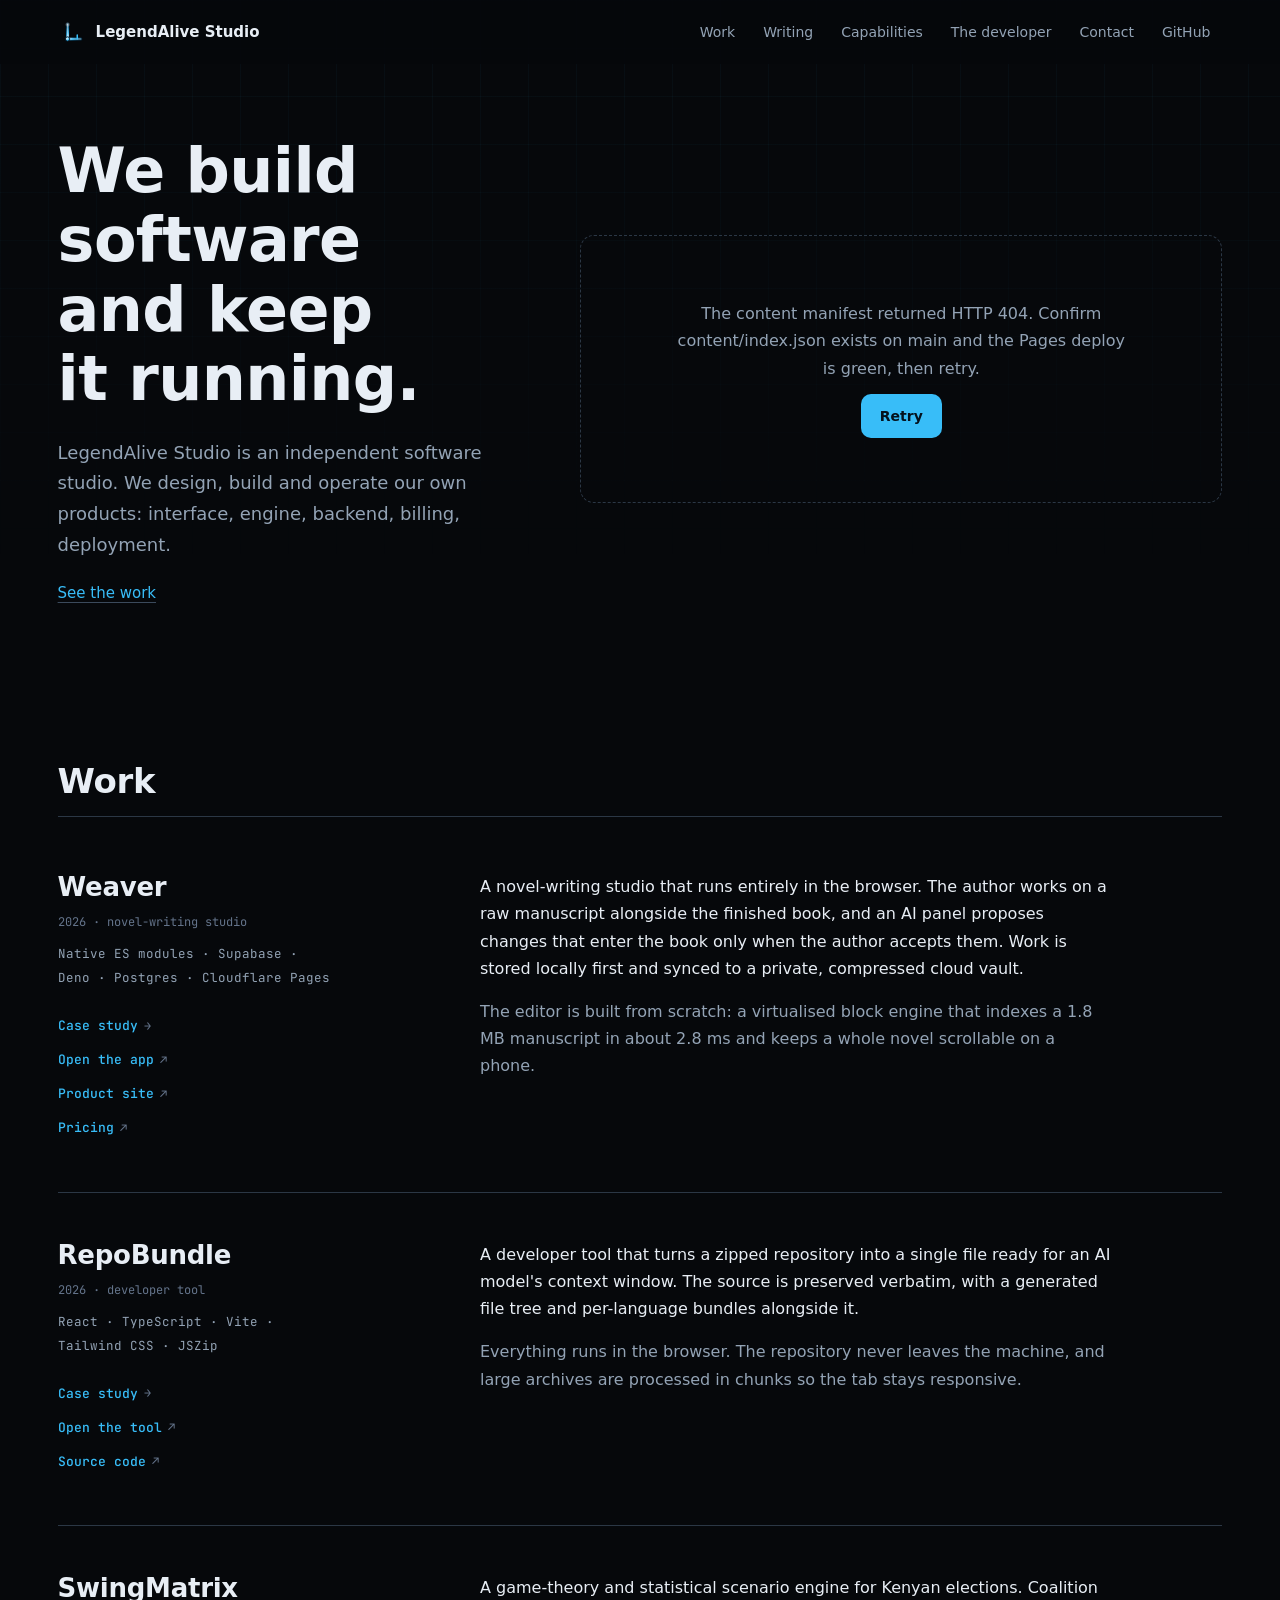
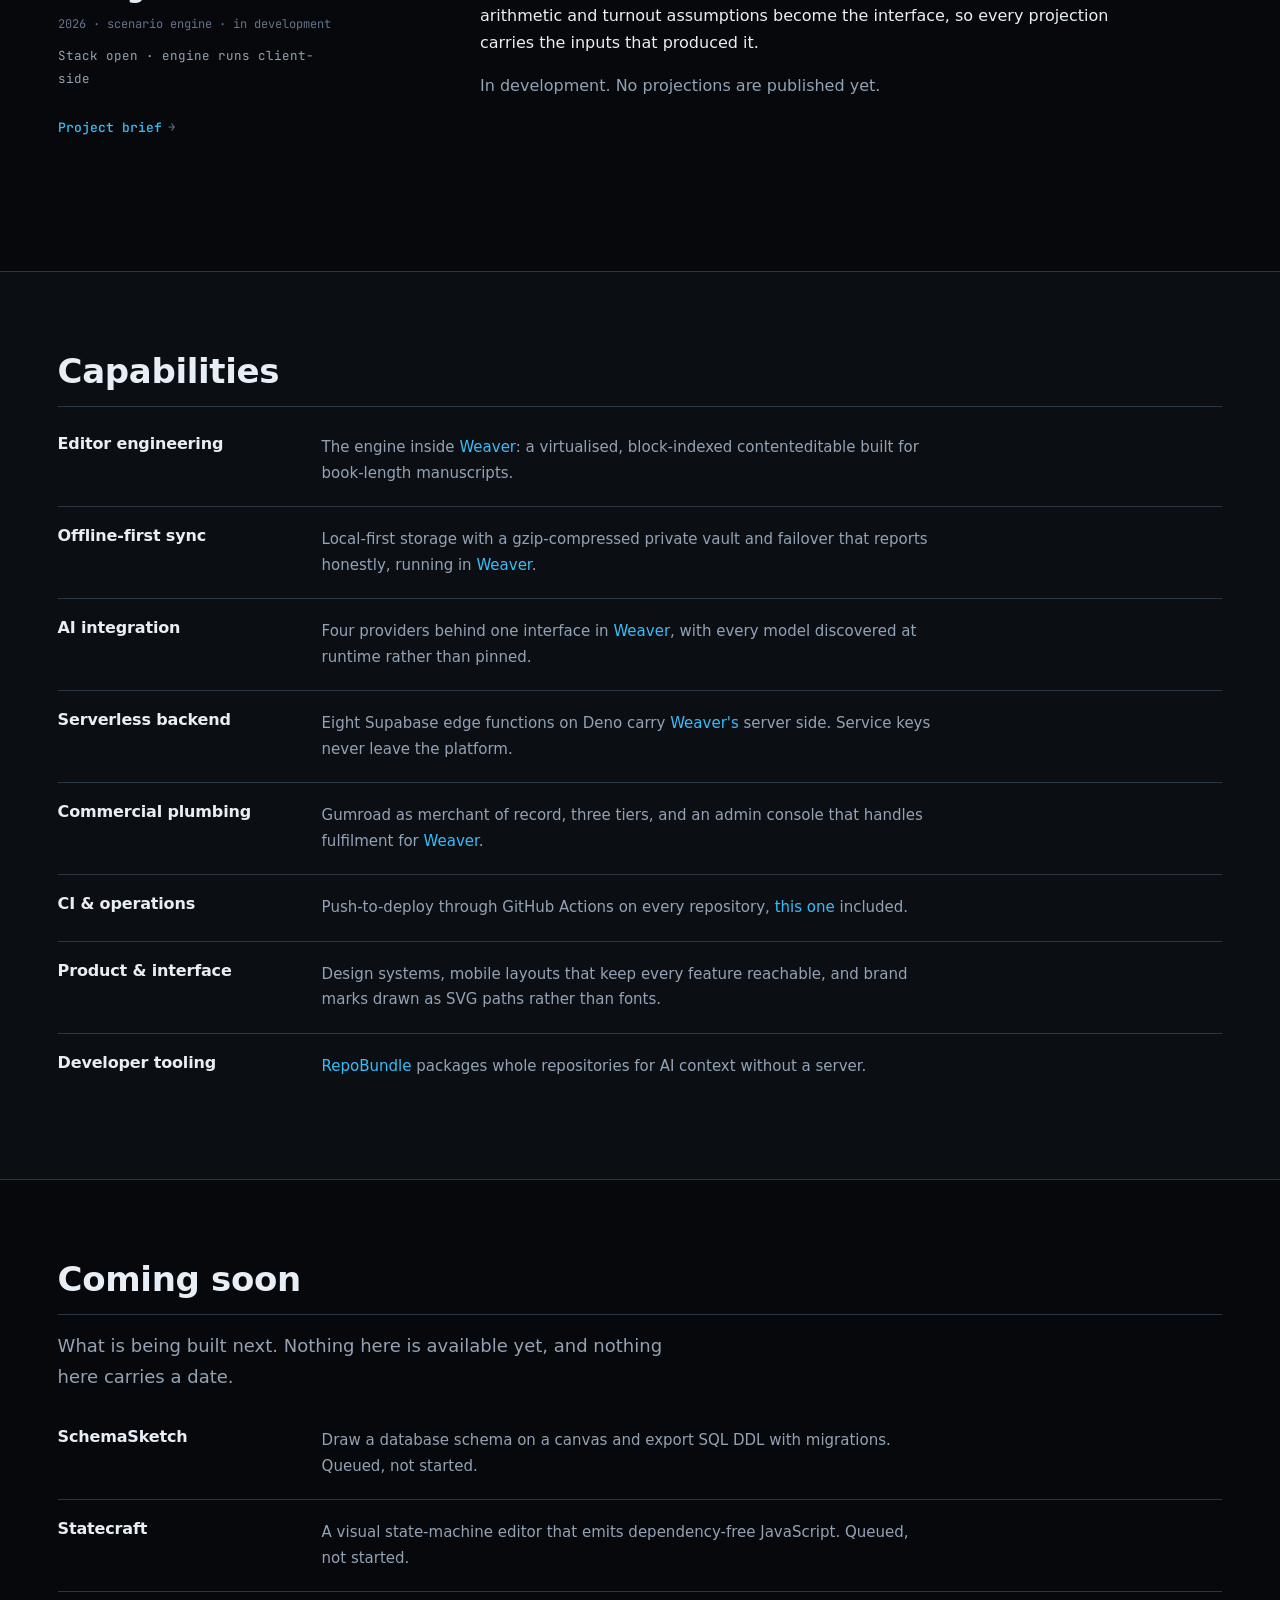
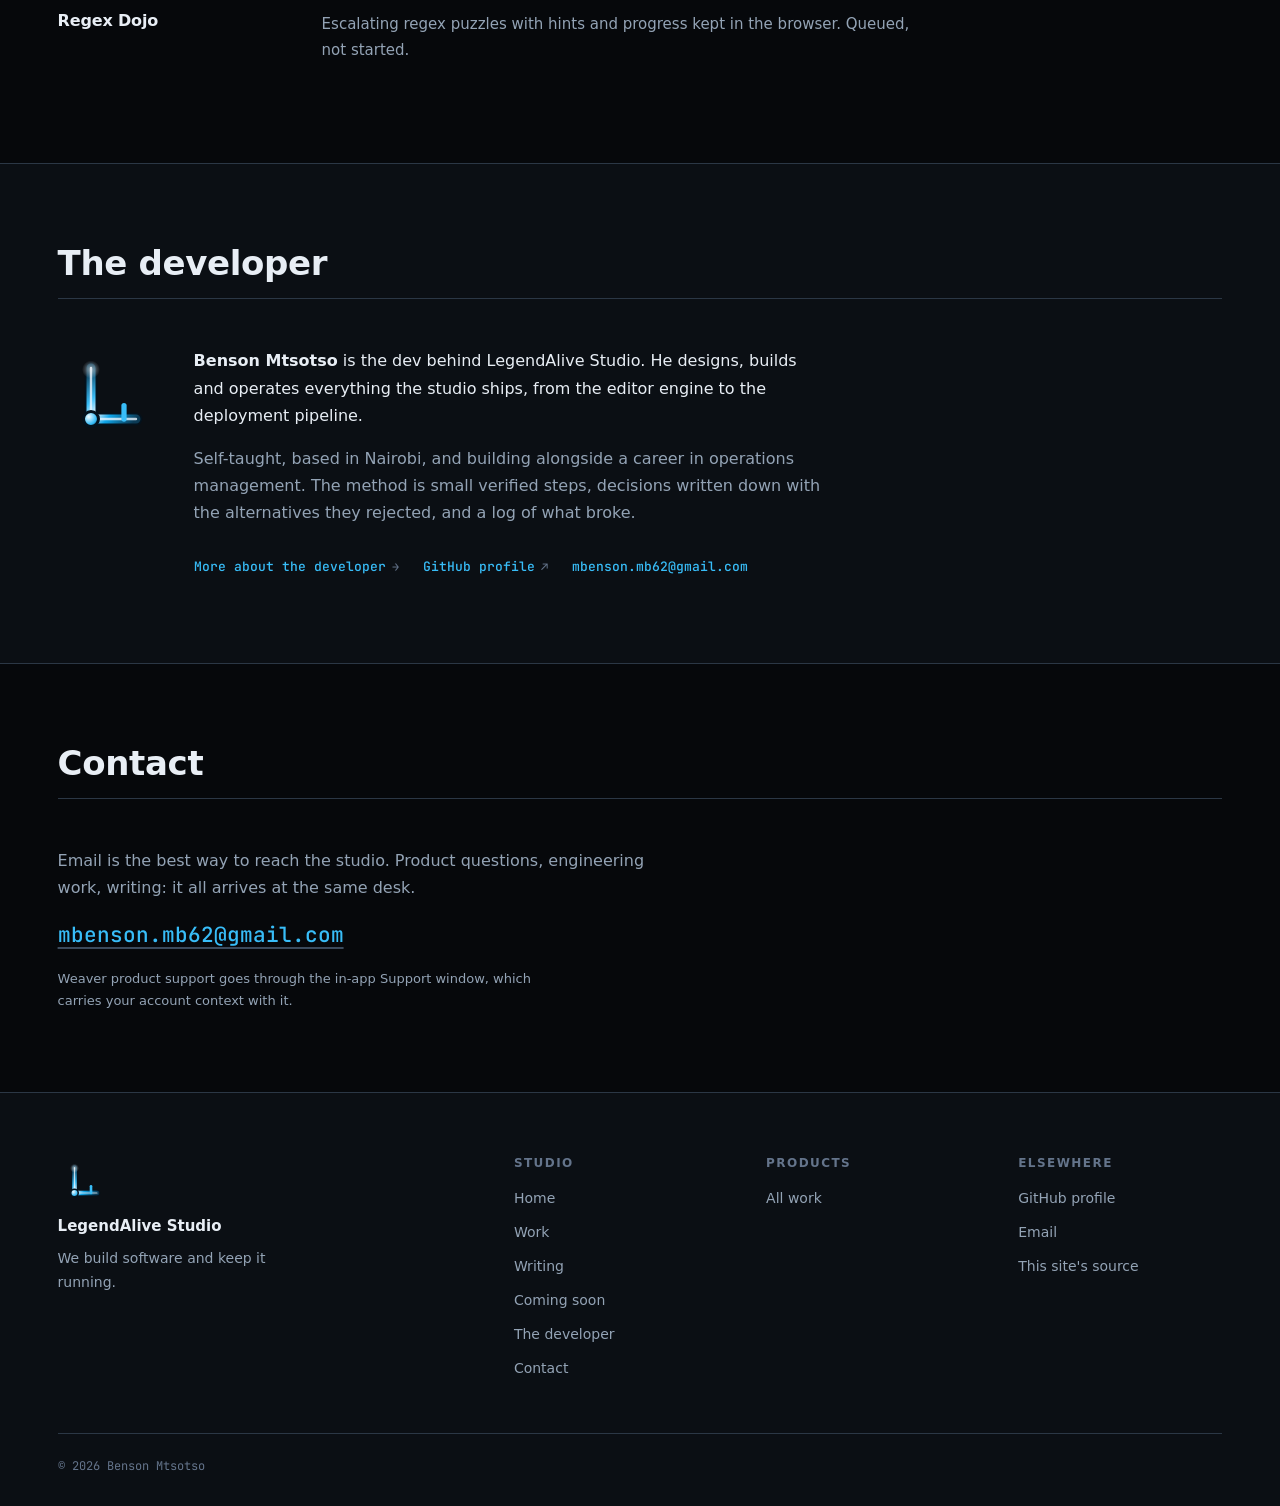
==== commit c559ff23: "Refactor index.html for improved structure and clarity Removed canonical and Open Graph URL meta tag" ====
--- a/index.html
+++ b/index.html
@@ -8,51 +8,30 @@
   <meta name="author" content="Benson Mtsotso">
   <meta name="robots" content="index, follow">
   <meta name="theme-color" content="#06080b">
-  <link rel="canonical" href="https://legendalive.github.io/studio/">
   <meta property="og:type" content="website">
   <meta property="og:site_name" content="LegendAlive Studio">
   <meta property="og:title" content="LegendAlive Studio — We build software and keep it running.">
   <meta property="og:description" content="An independent software studio. Products in production, engineering case studies, technical writing and release notes.">
-  <meta property="og:url" content="https://legendalive.github.io/studio/">
   <meta name="twitter:card" content="summary">
   <link rel="icon" type="image/svg+xml" href="favicon.svg">
-
-  <!-- Critical canvas colour before the shell injects the shared sheets. -->
   <style>html{background:#06080b;color-scheme:dark}</style>
-
-  <!-- Home-only sections and the System Map. Root depth, so this relative
-       path stays correct before and after the domain cutover. -->
-  <link rel="stylesheet" href="assets/css/home.css">
-  <noscript>
-    <link rel="stylesheet" href="assets/css/base.css">
-    <link rel="stylesheet" href="assets/css/layout.css">
-    <link rel="stylesheet" href="assets/css/components.css">
-    <link rel="stylesheet" href="assets/css/home.css">
-  </noscript>
-
+  <link rel="stylesheet" href="assets/css/site.css">
   <link rel="preconnect" href="https://fonts.googleapis.com">
   <link rel="preconnect" href="https://fonts.gstatic.com" crossorigin>
   <link href="https://fonts.googleapis.com/css2?family=Inter:wght@400;500;600&family=JetBrains+Mono:wght@400;500&family=Space+Grotesk:wght@500;600;700&display=swap" rel="stylesheet">
-
-  <script type="module" src="assets/js/shell.js"></script>
+  <script type="module" src="assets/js/app.js"></script>
 </head>
-<body>
+<body data-nav="">
   <a class="skip-link" href="#main">Skip to content</a>
 
   <div data-chrome-nav>
     <noscript>
       <header class="site-nav">
         <div class="container nav-bar">
-          <a class="nav-brand" href="./" aria-label="LegendAlive Studio, home">
-            <span class="studio-mark studio-mark--sm" aria-hidden="true"></span>
-            <span>LegendAlive Studio</span>
-          </a>
+          <a class="nav-brand" href="./"><span class="studio-mark studio-mark--sm" aria-hidden="true"></span><span>LegendAlive Studio</span></a>
           <nav class="nav-links" aria-label="Primary">
-            <a href="work/">Work</a>
-            <a href="writing/">Writing</a>
-            <a href="#capabilities">Capabilities</a>
-            <a href="about/">The developer</a>
-            <a href="#contact">Contact</a>
+            <a href="work/">Work</a><a href="writing/">Writing</a><a href="#capabilities">Capabilities</a>
+            <a href="about/">The developer</a><a href="#contact">Contact</a>
             <a href="https://github.com/legendalive" target="_blank" rel="noopener">GitHub</a>
           </nav>
         </div>
@@ -61,7 +40,6 @@
   </div>
 
   <main id="main">
-    <!-- ================= OPENING ================= -->
     <section class="opening" id="top" aria-labelledby="opening-title">
       <div class="container opening-grid">
         <div class="opening-copy">
@@ -73,7 +51,6 @@
           </p>
           <a class="text-link" href="#work">See the work</a>
         </div>
-
         <div class="map-mount" id="system-map">
           <p class="map-loading">Loading the system map…</p>
           <noscript>
@@ -85,21 +62,16 @@
                 <li><a href="work/swingmatrix/">SwingMatrix — election scenario engine, in development</a></li>
               </ul>
               <p>Capabilities</p>
-              <ul role="list">
-                <li><a href="#capabilities">Editor engineering, offline-first sync, AI integration, serverless backend, commercial plumbing, CI and operations, product and interface, developer tooling</a></li>
-              </ul>
+              <ul role="list"><li><a href="#capabilities">Editor engineering, offline-first sync, AI integration, serverless backend, commercial plumbing, CI and operations, product and interface, developer tooling</a></li></ul>
             </div>
           </noscript>
         </div>
       </div>
     </section>
 
-    <!-- ================= WORK ================= -->
     <section class="section" id="work" aria-labelledby="work-title">
       <div class="container">
-        <div class="section-head">
-          <h2 id="work-title">Work</h2>
-        </div>
+        <div class="section-head"><h2 id="work-title">Work</h2></div>
 
         <article class="work-entry" aria-labelledby="weaver-name">
           <div class="work-id">
@@ -114,18 +86,8 @@
             </div>
           </div>
           <div class="work-body">
-            <p>
-              A novel-writing studio that runs entirely in the browser. The
-              author works on a raw manuscript alongside the finished book,
-              and an AI panel proposes changes that enter the book only when
-              the author accepts them. Work is stored locally first and
-              synced to a private, compressed cloud vault.
-            </p>
-            <p>
-              The editor is built from scratch: a virtualised block engine
-              that indexes a 1.8 MB manuscript in about 2.8 ms and keeps a
-              whole novel scrollable on a phone.
-            </p>
+            <p>A novel-writing studio that runs entirely in the browser. The author works on a raw manuscript alongside the finished book, and an AI panel proposes changes that enter the book only when the author accepts them. Work is stored locally first and synced to a private, compressed cloud vault.</p>
+            <p>The editor is built from scratch: a virtualised block engine that indexes a 1.8 MB manuscript in about 2.8 ms and keeps a whole novel scrollable on a phone.</p>
           </div>
         </article>
 
@@ -141,168 +103,79 @@
             </div>
           </div>
           <div class="work-body">
-            <p>
-              A developer tool that turns a zipped repository into a single
-              file ready for an AI model's context window. The source is
-              preserved verbatim, with a generated file tree and per-language
-              bundles alongside it.
-            </p>
-            <p>
-              Everything runs in the browser. The repository never leaves
-              the machine, and large archives are processed in chunks so the
-              tab stays responsive.
-            </p>
+            <p>A developer tool that turns a zipped repository into a single file ready for an AI model's context window. The source is preserved verbatim, with a generated file tree and per-language bundles alongside it.</p>
+            <p>Everything runs in the browser. The repository never leaves the machine, and large archives are processed in chunks so the tab stays responsive.</p>
           </div>
         </article>
 
-        <p style="margin-top:8px"><a class="text-link" href="work/">All work</a></p>
-      </div>
-    </section>
-
-    <!-- ================= CAPABILITIES ================= -->
+        <article class="work-entry" aria-labelledby="swingmatrix-name">
+          <div class="work-id">
+            <h3 class="work-name" id="swingmatrix-name">SwingMatrix</h3>
+            <p class="work-meta">2026 · scenario engine · in development</p>
+            <p class="work-stack">Stack open · engine runs client-side</p>
+            <div class="work-links">
+              <a href="work/swingmatrix/">Project brief <span class="arrow" aria-hidden="true">→</span></a>
+            </div>
+          </div>
+          <div class="work-body">
+            <p>A game-theory and statistical scenario engine for Kenyan elections. Coalition arithmetic and turnout assumptions become the interface, so every projection carries the inputs that produced it.</p>
+            <p>In development. No projections are published yet.</p>
+          </div>
+        </article>
+      </div>
+    </section>
+
     <section class="section section--alt" id="capabilities" aria-labelledby="cap-title">
       <div class="container">
-        <div class="section-head">
-          <h2 id="cap-title">Capabilities</h2>
-        </div>
+        <div class="section-head"><h2 id="cap-title">Capabilities</h2></div>
         <div class="caps">
-          <div class="cap-row" id="cap-editor">
-            <h3 class="cap-term">Editor engineering</h3>
-            <p class="cap-desc">
-              The engine inside <a href="https://legendalive.github.io/Weaver/" target="_blank" rel="noopener">Weaver</a>:
-              a virtualised, block-indexed contenteditable built for book-length manuscripts.
-            </p>
-          </div>
-          <div class="cap-row" id="cap-sync">
-            <h3 class="cap-term">Offline-first sync</h3>
-            <p class="cap-desc">
-              Local-first storage with a gzip-compressed private vault and failover that
-              reports honestly, running in <a href="https://legendalive.github.io/Weaver/" target="_blank" rel="noopener">Weaver</a>.
-            </p>
-          </div>
-          <div class="cap-row" id="cap-ai">
-            <h3 class="cap-term">AI integration</h3>
-            <p class="cap-desc">
-              Four providers behind one interface in <a href="https://legendalive.github.io/Weaver/" target="_blank" rel="noopener">Weaver</a>,
-              with every model discovered at runtime rather than pinned.
-            </p>
-          </div>
-          <div class="cap-row" id="cap-serverless">
-            <h3 class="cap-term">Serverless backend</h3>
-            <p class="cap-desc">
-              Eight Supabase edge functions on Deno carry
-              <a href="https://legendalive.github.io/Weaver/" target="_blank" rel="noopener">Weaver's</a>
-              server side. Service keys never leave the platform.
-            </p>
-          </div>
-          <div class="cap-row" id="cap-payments">
-            <h3 class="cap-term">Commercial plumbing</h3>
-            <p class="cap-desc">
-              Gumroad as merchant of record, three tiers, and an admin console that handles
-              fulfilment for <a href="https://weaver-studio.pages.dev/pricing" target="_blank" rel="noopener">Weaver</a>.
-            </p>
-          </div>
-          <div class="cap-row" id="cap-ops">
-            <h3 class="cap-term">CI &amp; operations</h3>
-            <p class="cap-desc">
-              Push-to-deploy through GitHub Actions on every repository,
-              <a href="https://github.com/legendalive/studio" target="_blank" rel="noopener">this one</a> included.
-            </p>
-          </div>
-          <div class="cap-row" id="cap-design">
-            <h3 class="cap-term">Product &amp; interface</h3>
-            <p class="cap-desc">
-              Design systems, mobile layouts that keep every feature reachable, and brand
-              marks drawn as SVG paths rather than fonts.
-            </p>
-          </div>
-          <div class="cap-row" id="cap-tooling">
-            <h3 class="cap-term">Developer tooling</h3>
-            <p class="cap-desc">
-              <a href="https://legendalive.github.io/RepoBundle/" target="_blank" rel="noopener">RepoBundle</a>
-              packages whole repositories for AI context without a server.
-            </p>
-          </div>
-        </div>
-      </div>
-    </section>
-
-    <!-- ================= WRITING (appears when the first article publishes) ================= -->
+          <div class="cap-row" id="cap-editor"><h3 class="cap-term">Editor engineering</h3><p class="cap-desc">The engine inside <a href="work/weaver/">Weaver</a>: a virtualised, block-indexed contenteditable built for book-length manuscripts.</p></div>
+          <div class="cap-row" id="cap-sync"><h3 class="cap-term">Offline-first sync</h3><p class="cap-desc">Local-first storage with a gzip-compressed private vault and failover that reports honestly, running in <a href="work/weaver/">Weaver</a>.</p></div>
+          <div class="cap-row" id="cap-ai"><h3 class="cap-term">AI integration</h3><p class="cap-desc">Four providers behind one interface in <a href="work/weaver/">Weaver</a>, with every model discovered at runtime rather than pinned.</p></div>
+          <div class="cap-row" id="cap-serverless"><h3 class="cap-term">Serverless backend</h3><p class="cap-desc">Eight Supabase edge functions on Deno carry <a href="work/weaver/">Weaver's</a> server side. Service keys never leave the platform.</p></div>
+          <div class="cap-row" id="cap-payments"><h3 class="cap-term">Commercial plumbing</h3><p class="cap-desc">Gumroad as merchant of record, three tiers, and an admin console that handles fulfilment for <a href="https://weaver-studio.pages.dev/pricing" target="_blank" rel="noopener">Weaver</a>.</p></div>
+          <div class="cap-row" id="cap-ops"><h3 class="cap-term">CI &amp; operations</h3><p class="cap-desc">Push-to-deploy through GitHub Actions on every repository, <a href="https://github.com/legendalive/studio" target="_blank" rel="noopener">this one</a> included.</p></div>
+          <div class="cap-row" id="cap-design"><h3 class="cap-term">Product &amp; interface</h3><p class="cap-desc">Design systems, mobile layouts that keep every feature reachable, and brand marks drawn as SVG paths rather than fonts.</p></div>
+          <div class="cap-row" id="cap-tooling"><h3 class="cap-term">Developer tooling</h3><p class="cap-desc"><a href="work/repobundle/">RepoBundle</a> packages whole repositories for AI context without a server.</p></div>
+        </div>
+      </div>
+    </section>
+
     <section class="section" id="writing" hidden aria-labelledby="writing-title">
       <div class="container">
-        <div class="section-head">
-          <h2 id="writing-title">Writing</h2>
-        </div>
+        <div class="section-head"><h2 id="writing-title">Writing</h2></div>
         <div class="list-flow" data-home-posts></div>
-      </div>
-    </section>
-
-    <!-- ================= RECENT UPDATES ================= -->
+        <p style="margin-top:16px"><a class="text-link" href="writing/">All writing</a></p>
+      </div>
+    </section>
+
     <section class="section" id="updates" hidden aria-labelledby="updates-title">
       <div class="container">
-        <div class="section-head">
-          <h2 id="updates-title">Recent updates</h2>
-        </div>
+        <div class="section-head"><h2 id="updates-title">Recent updates</h2></div>
         <div class="list-flow" data-home-releases></div>
       </div>
     </section>
 
-    <!-- ================= COMING SOON ================= -->
     <section class="section" id="coming-soon" aria-labelledby="soon-title">
       <div class="container">
-        <div class="section-head">
-          <h2 id="soon-title">Coming soon</h2>
-        </div>
-        <p class="lede" style="margin-top:16px">
-          What is being built next. Nothing here is available yet, and nothing
-          here carries a date.
-        </p>
-        <div class="caps" id="pipeline-list" style="margin-top:16px">
-          <div class="cap-row">
-            <h3 class="cap-term">SchemaSketch</h3>
-            <p class="cap-desc">
-              Draw a database schema on a canvas and export SQL DDL with
-              migrations. Queued, not started.
-            </p>
-          </div>
-          <div class="cap-row">
-            <h3 class="cap-term">Statecraft</h3>
-            <p class="cap-desc">
-              A visual state-machine editor that emits dependency-free
-              JavaScript. Queued, not started.
-            </p>
-          </div>
-          <div class="cap-row">
-            <h3 class="cap-term">Regex Dojo</h3>
-            <p class="cap-desc">
-              Escalating regex puzzles with hints and progress kept in the
-              browser. Queued, not started.
-            </p>
-          </div>
-        </div>
-      </div>
-    </section>
-
-    <!-- ================= THE DEVELOPER ================= -->
+        <div class="section-head"><h2 id="soon-title">Coming soon</h2></div>
+        <p class="lede" style="margin-top:16px">What is being built next. Nothing here is available yet, and nothing here carries a date.</p>
+        <div class="caps" style="margin-top:16px">
+          <div class="cap-row"><h3 class="cap-term">SchemaSketch</h3><p class="cap-desc">Draw a database schema on a canvas and export SQL DDL with migrations. Queued, not started.</p></div>
+          <div class="cap-row"><h3 class="cap-term">Statecraft</h3><p class="cap-desc">A visual state-machine editor that emits dependency-free JavaScript. Queued, not started.</p></div>
+          <div class="cap-row"><h3 class="cap-term">Regex Dojo</h3><p class="cap-desc">Escalating regex puzzles with hints and progress kept in the browser. Queued, not started.</p></div>
+        </div>
+      </div>
+    </section>
+
     <section class="section section--alt" id="developer" aria-labelledby="developer-title">
       <div class="container">
-        <div class="section-head">
-          <h2 id="developer-title">The developer</h2>
-        </div>
+        <div class="section-head"><h2 id="developer-title">The developer</h2></div>
         <div class="developer-grid">
           <span class="studio-mark studio-mark--lg" aria-hidden="true"></span>
           <div class="developer-body">
-            <p>
-              <strong>Benson Mtsotso</strong> is the dev behind LegendAlive Studio.
-              He designs, builds and operates everything the studio ships, from the
-              editor engine to the deployment pipeline.
-            </p>
-            <p>
-              Self-taught, based in Nairobi, and building alongside a career in
-              operations management. The method is small verified steps,
-              decisions written down with the alternatives they rejected, and a
-              log of what broke.
-            </p>
+            <p><strong>Benson Mtsotso</strong> is the dev behind LegendAlive Studio. He designs, builds and operates everything the studio ships, from the editor engine to the deployment pipeline.</p>
+            <p>Self-taught, based in Nairobi, and building alongside a career in operations management. The method is small verified steps, decisions written down with the alternatives they rejected, and a log of what broke.</p>
             <div class="developer-links">
               <a href="about/">More about the developer <span class="arrow" aria-hidden="true">→</span></a>
               <a href="https://github.com/legendalive" target="_blank" rel="noopener">GitHub profile <span class="arrow" aria-hidden="true">↗</span></a>
@@ -313,22 +186,13 @@
       </div>
     </section>
 
-    <!-- ================= CONTACT ================= -->
     <section class="section" id="contact" aria-labelledby="contact-title">
       <div class="container">
-        <div class="section-head">
-          <h2 id="contact-title">Contact</h2>
-        </div>
+        <div class="section-head"><h2 id="contact-title">Contact</h2></div>
         <div class="contact-grid">
-          <p>
-            Email is the best way to reach the studio. Product questions,
-            engineering work, writing: it all arrives at the same desk.
-          </p>
+          <p>Email is the best way to reach the studio. Product questions, engineering work, writing: it all arrives at the same desk.</p>
           <a class="contact-mail" href="mailto:mbenson.mb62@gmail.com">mbenson.mb62@gmail.com</a>
-          <p class="contact-note">
-            Weaver product support goes through the in-app Support window,
-            which carries your account context with it.
-          </p>
+          <p class="contact-note">Weaver product support goes through the in-app Support window, which carries your account context with it.</p>
         </div>
       </div>
     </section>
@@ -336,109 +200,51 @@
 
   <div data-chrome-footer>
     <noscript>
-      <footer class="site-footer">
-        <div class="container">
-          <div class="footer-bottom">
-            <span>© 2026 Benson Mtsotso</span>
-            <span>
-              <a href="work/">Work</a> · <a href="writing/">Writing</a> ·
-              <a href="about/">The developer</a> ·
-              <a href="mailto:mbenson.mb62@gmail.com">Email</a>
-            </span>
-          </div>
-        </div>
-      </footer>
+      <footer class="site-footer"><div class="container"><div class="footer-bottom">
+        <span>© 2026 Benson Mtsotso</span>
+        <span><a href="work/">Work</a> · <a href="writing/">Writing</a> · <a href="about/">The developer</a> · <a href="mailto:mbenson.mb62@gmail.com">Email</a></span>
+      </div></div></footer>
     </noscript>
   </div>
 
   <script type="module">
-    import { SITE, OWNER, url } from './assets/js/config.js';
-    import { el, clear } from './assets/js/dom.js';
-    import { refreshShell } from './assets/js/shell.js';
-    import { renderChrome, buildFooter, applyMeta, absoluteUrl, LABELS } from './assets/js/chrome.js';
-    import { loadManifest, getProjects, getPosts, getReleases, findBySlug, formatDate } from './assets/js/manifest.js';
-    import { initSystemMap } from './assets/js/systemmap.js';
-
-    // Chrome first, so the nav exists even if the manifest is unreachable.
-    renderChrome({ current: '' });
+    import { SITE, OWNER, url, absoluteUrl, el, clear, applyMeta, loadManifest, getPosts, getReleases, findBySlug, formatDate } from './assets/js/app.js';
 
     applyMeta({
       title: 'LegendAlive Studio — We build software and keep it running.',
-      description: 'An independent software studio. Products in production, engineering case studies, technical writing and release notes.',
+      description: SITE.description,
       path: '',
-      type: 'website',
       jsonLd: {
-        '@context': 'https://schema.org',
-        '@type': 'Organization',
-        name: SITE.name,
-        url: absoluteUrl(''),
-        description: SITE.description,
+        '@context': 'https://schema.org', '@type': 'Organization',
+        name: SITE.name, url: absoluteUrl(''), description: SITE.description,
         founder: { '@type': 'Person', name: OWNER.name, url: absoluteUrl('about/') },
         sameAs: [OWNER.githubUrl],
       },
     });
 
-    const mount = document.getElementById('system-map');
-    if (mount) initSystemMap(mount);
-
-    function releaseRow(r, data) {
-      const product = findBySlug(data.projects, r.product);
-      return el('article', { class: 'release' }, [
-        el('div', { class: 'release-side' }, [
-          el('span', { class: 'version' }, [r.version]),
-          el('span', { class: 'release-date' }, [formatDate(r.date)]),
-        ]),
-        el('div', { class: 'release-body' }, [
-          el('h3', { class: 'release-title' }, [r.title]),
-          el('p', { class: 'release-summary' }, [r.summary]),
-          el('div', { class: 'release-tags' }, [
-            el('span', { class: 'card-meta' }, [product ? product.name : r.product]),
-            (r.tags || []).map((t) => el('span', { class: 'tag' }, [t])),
-            r.breaking ? el('span', { class: 'flag-breaking' }, ['Breaking']) : null,
-          ]),
-        ]),
-      ]);
-    }
-
-    function postCard(p) {
-      return el('article', { class: 'post-card' }, [
-        el('div', { class: 'post-meta' }, [
-          el('span', { class: 'chip-kind' }, [p.kind]),
-          el('span', {}, [formatDate(p.date)]),
-          el('span', {}, [(p.minutes || 1) + ' min read']),
-        ]),
-        el('h3', { class: 'post-title' }, [
-          el('a', { href: url('p/' + p.slug + '/') }, [p.title]),
-        ]),
-        el('p', { class: 'post-dek' }, [p.dek || '']),
-      ]);
-    }
-
-    function pipelineRow(p) {
-      return el('div', { class: 'cap-row' }, [
-        el('h3', { class: 'cap-term' }, [
-          el('a', { href: url(p.page || ('work/' + p.slug + '/')) }, [p.name]),
-        ]),
-        el('p', { class: 'cap-desc' }, [
-          (p.tagline || '') + ' ' + (LABELS.statusSentence[p.status] || ''),
-        ]),
-      ]);
-    }
-
     loadManifest().then((data) => {
-      // Upgrade the footer's product column now that the manifest is known.
-      const foot = document.querySelector('.site-footer');
-      if (foot) {
-        foot.replaceWith(buildFooter(data.projects));
-        refreshShell();
-      }
-
       const releases = getReleases(data).slice(0, 5);
       const relSection = document.getElementById('updates');
       if (releases.length && relSection) {
         const list = relSection.querySelector('[data-home-releases]');
         clear(list);
-        releases.forEach((r) => list.appendChild(releaseRow(r, data)));
+        releases.forEach((r) => {
+          const product = findBySlug(data.projects, r.product);
+          list.appendChild(el('article', { class: 'release' }, [
+            el('div', { class: 'release-side' }, [
+              el('span', { class: 'version' }, [r.version]),
+              el('span', { class: 'release-date' }, [formatDate(r.date)]),
+            ]),
+            el('div', { class: 'release-body' }, [
+              el('h3', { class: 'release-title' }, [r.title]),
+              el('p', { class: 'release-summary' }, [r.summary]),
+              el('div', { class: 'release-tags' }, [
+                el('span', { class: 'card-meta' }, [product ? product.name : r.product]),
+                (r.tags || []).map((t) => el('span', { class: 'tag' }, [t])),
+              ]),
+            ]),
+          ]));
+        });
         relSection.hidden = false;
       }
 
@@ -447,20 +253,18 @@
       if (posts.length && postSection) {
         const list = postSection.querySelector('[data-home-posts]');
         clear(list);
-        posts.forEach((p) => list.appendChild(postCard(p)));
+        posts.forEach((p) => list.appendChild(el('article', { class: 'post-card' }, [
+          el('div', { class: 'post-meta' }, [
+            el('span', { class: 'chip-kind' }, [p.kind]),
+            el('span', {}, [formatDate(p.date)]),
+            el('span', {}, [(p.minutes || 1) + ' min read']),
+          ]),
+          el('h3', { class: 'post-title' }, [el('a', { href: url('p/' + p.slug + '/') }, [p.title])]),
+          el('p', { class: 'post-dek' }, [p.dek || '']),
+        ])));
         postSection.hidden = false;
       }
-
-      const pipeline = getProjects(data).filter((p) => p.status && p.status !== 'live');
-      const pipelineList = document.getElementById('pipeline-list');
-      if (pipelineList && pipeline.length) {
-        pipeline.slice().reverse().forEach((p) => {
-          pipelineList.insertBefore(pipelineRow(p), pipelineList.firstChild);
-        });
-      }
-    }).catch(() => {
-      // The System Map surfaces its own error with a Retry action.
-    });
+    }).catch(() => { /* the map surfaces its own error with a Retry action */ });
   </script>
 </body>
 </html>
--- a/assets/css/site.css
+++ b/assets/css/site.css
@@ -0,0 +1,426 @@
+/* LegendAlive Studio — the entire stylesheet.
+   Tokens, shell, components, long-form prose, home sections, system map.
+   Linked directly by every page at its own depth. No JS injection. */
+
+/* ---------- Tokens ---------- */
+:root{
+  --ink-900:#06080b; --ink-800:#0b0f14; --ink-700:#121821; --ink-600:#1a222d; --ink-500:#232d3a;
+  --scrim:rgba(4,6,9,.72); --line:#2b3745; --line-strong:#3b4a5c;
+  --paper:#e8eef5; --muted:#93a3b5; --faint:#64748b;
+  --blueprint:#38bdf8; --blueprint-deep:#0ea5e9; --forge:#f5a524; --forge-deep:#d98207; --lab:#a78bfa;
+  --shipped:#34d399; --caution:#fbbf24; --coral:#fb7185; --info:#60a5fa;
+  --blueprint-soft:rgba(56,189,248,.12); --forge-soft:rgba(245,165,36,.12);
+  --font-display:'Space Grotesk',ui-sans-serif,system-ui,'Segoe UI',Roboto,Arial,sans-serif;
+  --font-body:'Inter',ui-sans-serif,system-ui,'Segoe UI',Roboto,Arial,sans-serif;
+  --font-mono:'JetBrains Mono',ui-monospace,'SFMono-Regular',Menlo,Consolas,monospace;
+  --r-chip:6px; --r-control:10px; --r-card:14px; --r-panel:20px;
+  --sh-1:0 2px 10px rgba(2,6,12,.45); --sh-2:0 10px 34px rgba(2,6,12,.55); --sh-3:0 24px 70px rgba(2,6,12,.65);
+  --t-micro:120ms; --t-std:220ms; --ease:cubic-bezier(.2,.8,.3,1);
+  --nav-h:64px;
+}
+
+/* ---------- Reset ---------- */
+*,*::before,*::after{box-sizing:border-box}
+*{margin:0}
+html{-webkit-text-size-adjust:100%}
+body{background:var(--ink-900);color:var(--paper);font:400 16px/1.7 var(--font-body);overflow-wrap:break-word;-webkit-font-smoothing:antialiased}
+img,svg,video{display:block;max-width:100%}
+button,input,select,textarea{font:inherit;color:inherit}
+button{background:none;border:0;cursor:pointer}
+a{color:var(--blueprint);text-decoration:none}
+a:hover{text-decoration:underline;text-underline-offset:3px}
+ul[role="list"],ol[role="list"]{list-style:none;padding:0}
+body.no-scroll{overflow:hidden}
+
+/* ---------- Type ---------- */
+h1,h2,h3{font-family:var(--font-display);font-weight:700;line-height:1.12;letter-spacing:-.01em;text-wrap:balance;color:var(--paper)}
+h1{font-size:clamp(40px,6vw,62px);max-width:18ch}
+h2{font-size:clamp(26px,3.4vw,34px);font-weight:600}
+p{max-width:68ch}
+.lede{font-size:18px;color:var(--muted);max-width:56ch}
+
+/* ---------- Focus, selection, scrollbars ---------- */
+::selection{background:var(--blueprint);color:#04121d}
+:focus-visible{outline:2px solid var(--blueprint);outline-offset:2px;border-radius:4px}
+::-webkit-scrollbar{width:11px;height:11px}
+::-webkit-scrollbar-track{background:var(--ink-800)}
+::-webkit-scrollbar-thumb{background:linear-gradient(var(--line-strong),var(--ink-600));border:2px solid var(--ink-800);border-radius:8px}
+::-webkit-scrollbar-thumb:hover{background:linear-gradient(var(--blueprint),var(--blueprint-deep))}
+html{scrollbar-width:thin;scrollbar-color:var(--line-strong) transparent}
+
+/* ---------- Layout utilities ---------- */
+.container{max-width:1680px;margin-inline:auto;padding-inline:clamp(20px,4.5vw,64px)}
+.narrow{max-width:640px;margin-inline:auto}
+.visually-hidden{position:absolute;width:1px;height:1px;margin:-1px;clip-path:inset(50%);overflow:hidden;white-space:nowrap}
+.skip-link{position:fixed;top:-60px;left:16px;z-index:200;padding:12px 18px;background:var(--blueprint);color:#04121d;font-weight:600;border-radius:var(--r-control);transition:top var(--t-std)}
+.skip-link:focus-visible{top:12px;text-decoration:none}
+[id]{scroll-margin-top:calc(var(--nav-h) + 24px)}
+.section{padding:80px 0}
+.section--tight{padding:48px 0}
+.section--alt{background:var(--ink-800);border-top:1px solid var(--line);border-bottom:1px solid var(--line)}
+.section-head{padding-bottom:16px;border-bottom:1px solid var(--line);margin-bottom:8px}
+.text-link{font:500 15px var(--font-body);color:var(--blueprint);text-decoration:underline;text-decoration-color:var(--line-strong);text-underline-offset:4px;transition:text-decoration-color var(--t-micro)}
+.text-link:hover{text-decoration-color:var(--blueprint)}
+.list-flow{display:grid}
+.list-flow>*+*{border-top:1px solid var(--line)}
+.grid-cards{display:grid;grid-template-columns:repeat(auto-fill,minmax(300px,1fr));gap:24px}
+.divider{border:0;border-top:1px solid var(--line);margin:24px 0}
+
+.page-head{padding:calc(var(--nav-h) + 64px) 0 40px;border-bottom:1px solid var(--line)}
+.page-head h1{font-size:clamp(30px,4.4vw,44px);max-width:24ch}
+.page-head .lede{margin-top:16px;font-size:17px;max-width:62ch}
+.page-head-meta{margin-top:20px;display:flex;flex-wrap:wrap;gap:8px 24px;font:400 12px var(--font-mono);color:var(--faint)}
+
+.content-grid{display:grid;grid-template-columns:minmax(0,1fr) 240px;gap:64px;align-items:start;padding:48px 0}
+.content-grid.no-rail{grid-template-columns:minmax(0,1fr)}
+.content-grid.no-rail .rail{display:none}
+.content-main{max-width:68ch;min-width:0}
+.rail{position:sticky;top:calc(var(--nav-h) + 32px);display:grid;gap:24px;max-height:calc(100vh - var(--nav-h) - 64px);overflow:auto;padding-right:4px}
+.split{display:grid;grid-template-columns:minmax(0,5fr) minmax(0,7fr);gap:48px;align-items:start}
+.split-pin{position:sticky;top:calc(var(--nav-h) + 32px)}
+
+/* ---------- Studio mark ---------- */
+.studio-mark{display:inline-block;flex:none;background:url("data:image/svg+xml,%3Csvg xmlns='http://www.w3.org/2000/svg' viewBox='0 0 64 64'%3E%3Cdefs%3E%3ClinearGradient id='m' x1='0' y1='0' x2='1' y2='1'%3E%3Cstop offset='0' stop-color='%230b3a55'/%3E%3Cstop offset='.32' stop-color='%2338bdf8'/%3E%3Cstop offset='.5' stop-color='%23eaf6ff'/%3E%3Cstop offset='.68' stop-color='%230ea5e9'/%3E%3Cstop offset='1' stop-color='%230b3a55'/%3E%3C/linearGradient%3E%3CradialGradient id='n' cx='.35' cy='.35' r='.9'%3E%3Cstop offset='0' stop-color='%23f4fbff'/%3E%3Cstop offset='.55' stop-color='%2338bdf8'/%3E%3Cstop offset='1' stop-color='%230b3a55'/%3E%3C/radialGradient%3E%3CradialGradient id='b' cx='.5' cy='.5' r='.5'%3E%3Cstop offset='0' stop-color='%23ffffff' stop-opacity='.55'/%3E%3Cstop offset='1' stop-color='%23ffffff' stop-opacity='0'/%3E%3C/radialGradient%3E%3C/defs%3E%3Cpath d='M22 14v34h30' fill='none' stroke='%2304121d' stroke-width='8.5' stroke-linecap='round' stroke-linejoin='round'/%3E%3Cpath d='M22 14v34h30' fill='none' stroke='url(%23m)' stroke-width='6' stroke-linecap='round' stroke-linejoin='round'/%3E%3Cpath d='M22 14v34h30' fill='none' stroke='%23eaf6ff' stroke-opacity='.8' stroke-width='1.6' stroke-linecap='round' stroke-linejoin='round'/%3E%3Cpath d='M44 48v-9' fill='none' stroke='%2338bdf8' stroke-width='3.5' stroke-linecap='round'/%3E%3Ccircle cx='22' cy='48' r='5' fill='url(%23n)' stroke='%2304121d' stroke-width='2'/%3E%3Ccircle cx='22' cy='15' r='6' fill='url(%23b)'/%3E%3C/svg%3E") center/contain no-repeat}
+.studio-mark--sm{width:28px;height:28px}
+.studio-mark--md{width:48px;height:48px}
+.studio-mark--lg{width:96px;height:96px}
+.studio-mark--xl{width:140px;height:140px}
+
+/* ---------- Nav ---------- */
+.site-nav{position:fixed;inset:0 0 auto 0;z-index:100;height:var(--nav-h);background:rgba(6,8,11,.94);border-bottom:1px solid transparent;transition:border-color var(--t-std),box-shadow var(--t-std)}
+.site-nav.is-scrolled{border-bottom-color:var(--line);box-shadow:var(--sh-1)}
+.nav-bar{display:flex;align-items:center;gap:20px;height:var(--nav-h)}
+.nav-brand{display:inline-flex;align-items:center;gap:10px;color:var(--paper);font:600 15px var(--font-display)}
+.nav-brand:hover{text-decoration:none;color:var(--blueprint)}
+.nav-links{display:flex;align-items:center;gap:4px;margin-left:auto}
+.nav-links a{display:inline-flex;align-items:center;min-height:44px;padding:0 12px;border-radius:8px;color:var(--muted);font:500 14px var(--font-body)}
+.nav-links a:hover{color:var(--paper);background:rgba(26,34,45,.6);text-decoration:none}
+.nav-links a[aria-current="true"]{color:var(--paper);box-shadow:inset 0 -2px 0 var(--blueprint)}
+.nav-toggle{display:none;align-items:center;justify-content:center;width:44px;height:44px;margin-left:auto;border-radius:var(--r-control);border:1px solid var(--line);color:var(--paper)}
+.nav-toggle:hover{border-color:var(--line-strong)}
+.nav-toggle-bars{position:relative;width:18px;height:2px;background:currentColor;border-radius:2px}
+.nav-toggle-bars::before,.nav-toggle-bars::after{content:"";position:absolute;left:0;width:18px;height:2px;background:currentColor;border-radius:2px;transition:transform var(--t-std),top var(--t-std)}
+.nav-toggle-bars::before{top:-6px}
+.nav-toggle-bars::after{top:6px}
+.nav-open .nav-toggle-bars{background:transparent}
+.nav-open .nav-toggle-bars::before{top:0;transform:rotate(45deg)}
+.nav-open .nav-toggle-bars::after{top:0;transform:rotate(-45deg)}
+.nav-sheet{display:none}
+
+/* ---------- Buttons, chips ---------- */
+.btn{display:inline-flex;align-items:center;justify-content:center;gap:8px;min-height:44px;padding:0 18px;border:1px solid transparent;border-radius:var(--r-control);font:600 14px var(--font-body);text-decoration:none;white-space:nowrap;transition:background-color var(--t-micro),border-color var(--t-micro),color var(--t-micro)}
+.btn:hover{text-decoration:none}
+.btn:active{transform:translateY(1px)}
+.btn--primary{background:var(--blueprint);color:#04121d}
+.btn--primary:hover{background:var(--blueprint-deep)}
+.btn--ghost{border-color:var(--line-strong);color:var(--paper);background:transparent}
+.btn--ghost:hover{border-color:var(--blueprint);color:var(--blueprint)}
+.btn--sm{min-height:44px;padding:0 14px;font-size:13px}
+.btn-row{display:flex;flex-wrap:wrap;gap:10px;align-items:center}
+.pill-row{display:flex;flex-wrap:wrap;gap:6px;align-items:center}
+.chip{display:inline-flex;align-items:center;gap:7px;min-height:44px;padding:0 14px;border:1px solid var(--line);border-radius:999px;background:transparent;color:var(--muted);font:500 12px var(--font-mono);cursor:pointer;transition:border-color var(--t-micro),color var(--t-micro),background-color var(--t-micro)}
+.chip:hover{border-color:var(--line-strong);color:var(--paper)}
+.chip--active{border-color:var(--blueprint);color:var(--paper);background:var(--blueprint-soft)}
+.chip-stack{display:inline-flex;align-items:center;padding:3px 9px;border:1px solid var(--line);border-radius:var(--r-chip);font:400 11.5px var(--font-mono);color:var(--muted)}
+.chip-kind{display:inline-flex;align-items:center;padding:2px 8px;border-radius:var(--r-chip);font:600 10.5px var(--font-mono);letter-spacing:.08em;text-transform:uppercase;color:var(--blueprint);border:1px solid var(--line-strong)}
+.tag{display:inline-flex;align-items:center;font:400 11px var(--font-mono);color:var(--faint)}
+.tag::before{content:"#";margin-right:2px;color:var(--line-strong)}
+.version{display:inline-flex;align-items:center;justify-content:center;min-width:56px;padding:3px 10px;border:1px solid var(--line-strong);border-radius:var(--r-chip);font:500 12px var(--font-mono);color:var(--paper)}
+.flag-breaking{font:600 11px var(--font-mono);color:var(--coral)}
+
+/* ---------- Cards, posts, releases, metrics ---------- */
+.card{display:flex;flex-direction:column;min-width:0;border:1px solid var(--line);border-radius:var(--r-card);background:var(--ink-800);overflow:hidden;transition:border-color var(--t-std),box-shadow var(--t-std)}
+.card:hover{border-color:var(--line-strong);box-shadow:var(--sh-1)}
+.card-body{display:flex;flex-direction:column;gap:12px;padding:22px;flex:1}
+.card-head{display:flex;align-items:baseline;flex-wrap:wrap;gap:8px 12px}
+.card-title{font-size:20px;font-weight:600}
+.card-meta{font:400 11.5px var(--font-mono);color:var(--faint)}
+.card-tagline{font-size:14px;color:var(--muted)}
+.card-stack{font:400 11.5px/1.8 var(--font-mono);color:var(--faint)}
+.card-links{display:flex;flex-wrap:wrap;gap:4px 18px;margin-top:auto;padding-top:6px}
+.card-links a{font:500 12.5px var(--font-mono)}
+.post-card{display:grid;gap:8px;padding:26px 0}
+.post-meta{display:flex;flex-wrap:wrap;gap:6px 14px;align-items:center;font:400 12px var(--font-mono);color:var(--faint)}
+.post-title{font-size:21px;font-weight:600}
+.post-title a{color:var(--paper)}
+.post-title a:hover{color:var(--blueprint);text-decoration:none}
+.post-dek{font-size:15px;color:var(--muted);max-width:62ch}
+.post-tags{display:flex;flex-wrap:wrap;gap:6px 12px}
+.release{display:grid;grid-template-columns:96px minmax(0,1fr);gap:20px;padding:26px 0}
+.release-side{display:grid;gap:8px;justify-items:start;align-content:start}
+.release-date{font:400 11.5px var(--font-mono);color:var(--faint)}
+.release-body{display:grid;gap:8px;align-content:start}
+.release-title{font-size:17px;font-weight:600}
+.release-summary{font-size:14px;color:var(--muted);max-width:62ch}
+.release-tags{display:flex;flex-wrap:wrap;gap:6px 12px}
+.metric-grid{display:grid;grid-template-columns:repeat(auto-fit,minmax(150px,1fr));gap:24px}
+.metric{border-top:1px solid var(--line);padding-top:12px;display:grid;gap:4px}
+.metric-value{font:500 26px var(--font-mono);color:var(--paper)}
+.metric-label{font-size:13px;color:var(--muted)}
+.metric-note{font-size:12px;color:var(--faint)}
+.contact-note{font-size:13px;color:var(--faint);max-width:60ch}
+
+/* ---------- Capability rows ---------- */
+.caps{display:grid}
+.cap-row{display:grid;grid-template-columns:240px minmax(0,1fr);gap:24px;padding:20px 0;scroll-margin-top:calc(var(--nav-h) + 24px)}
+.cap-row+.cap-row{border-top:1px solid var(--line)}
+.cap-term{font-size:16px;font-weight:600;align-self:baseline}
+.cap-desc{font-size:15px;color:var(--muted);max-width:64ch}
+
+/* ---------- Callout, code, figure, table, TOC, empty, toast, skeleton ---------- */
+.callout{display:grid;gap:6px;padding:14px 16px;border:1px solid var(--line);border-radius:var(--r-control);background:var(--ink-800)}
+.callout-label{font:600 10.5px var(--font-mono);letter-spacing:.12em;text-transform:uppercase}
+.callout p{font-size:14px;color:var(--muted)}
+.callout--note{border-color:rgba(96,165,250,.4)} .callout--note .callout-label{color:var(--info)}
+.callout--warn{border-color:rgba(251,191,36,.4)} .callout--warn .callout-label{color:var(--caution)}
+.callout--tip{border-color:rgba(52,211,153,.4)} .callout--tip .callout-label{color:var(--shipped)}
+.callout--danger{border-color:rgba(251,113,133,.4)} .callout--danger .callout-label{color:var(--coral)}
+.codeblock{border:1px solid var(--line);border-radius:var(--r-control);overflow:hidden;background:var(--ink-800)}
+.codeblock-head{display:flex;align-items:center;justify-content:space-between;gap:12px;padding:8px 12px;border-bottom:1px solid var(--line);font:400 11px var(--font-mono);color:var(--faint)}
+.codeblock pre{margin:0;padding:16px;overflow:auto;font:400 13px/1.6 var(--font-mono);color:var(--paper)}
+.codeblock code{font:inherit}
+.copy-btn{min-height:44px;padding:0 10px;border:1px solid var(--line);border-radius:var(--r-chip);font:500 11px var(--font-mono);color:var(--muted)}
+.copy-btn:hover{border-color:var(--line-strong);color:var(--paper)}
+.copy-btn.is-copied{color:var(--shipped);border-color:var(--shipped)}
+.figure{display:grid;gap:8px}
+.figure img,.figure svg{width:100%;height:auto;border:1px solid var(--line);border-radius:var(--r-control)}
+.figure figcaption{font:400 12px var(--font-mono);color:var(--faint)}
+.table-wrap{overflow-x:auto;border:1px solid var(--line);border-radius:var(--r-control)}
+.table{width:100%;border-collapse:collapse;font-size:14px}
+.table th{text-align:left;padding:10px 14px;border-bottom:1px solid var(--line-strong);background:var(--ink-800);font:600 10.5px var(--font-mono);letter-spacing:.1em;text-transform:uppercase;color:var(--faint)}
+.table td{padding:12px 14px;border-bottom:1px solid var(--line);color:var(--muted);vertical-align:top}
+.table tr:last-child td{border-bottom:0}
+.table td strong{color:var(--paper);font-weight:600}
+.toc{display:grid;gap:2px;align-content:start}
+.toc-title{font:600 10.5px var(--font-mono);letter-spacing:.12em;text-transform:uppercase;color:var(--faint);margin-bottom:8px}
+.toc a{display:block;padding:6px 0 6px 12px;border-left:2px solid var(--line);font-size:13px;color:var(--muted)}
+.toc a:hover{color:var(--paper);text-decoration:none}
+.toc a.is-active{color:var(--paper);border-left-color:var(--blueprint)}
+.toc a.toc-h3{padding-left:24px;font-size:12.5px}
+.empty{display:grid;gap:12px;justify-items:center;text-align:center;padding:64px 24px;border:1px dashed var(--line);border-radius:var(--r-card)}
+.empty p{color:var(--muted);max-width:44ch}
+.toast-region{position:fixed;right:16px;bottom:16px;z-index:150;display:grid;gap:8px;max-width:min(360px,calc(100vw - 32px))}
+.toast{display:flex;align-items:flex-start;gap:10px;padding:12px 14px;background:var(--ink-700);border:1px solid var(--line);border-left:3px solid var(--info);border-radius:var(--r-control);box-shadow:var(--sh-2);font-size:14px;color:var(--paper)}
+.toast--success{border-left-color:var(--shipped)}
+.toast--warn{border-left-color:var(--caution)}
+.toast--danger{border-left-color:var(--coral)}
+.toast-close{margin-left:auto;min-width:44px;min-height:44px;color:var(--faint);font-size:18px;line-height:1}
+.toast-close:hover{color:var(--paper)}
+.skeleton{display:grid;gap:10px}
+.skeleton-line{height:14px;border-radius:6px;background:var(--ink-600)}
+.skeleton-line--title{height:28px;width:60%}
+.skeleton-line--short{width:40%}
+
+/* ---------- Forms (Desk) ---------- */
+.field{display:grid;gap:6px}
+.field>label{font:500 13px var(--font-body);color:var(--paper)}
+.input,.select,.textarea{width:100%;min-height:44px;padding:10px 12px;background:var(--ink-900);color:var(--paper);border:1px solid var(--line);border-radius:var(--r-control);font:400 14px var(--font-body)}
+.textarea{min-height:220px;resize:vertical;font:400 13px/1.6 var(--font-mono)}
+.input:focus,.select:focus,.textarea:focus{outline:none;border-color:var(--blueprint);box-shadow:0 0 0 2px var(--blueprint-soft)}
+.field-hint{font-size:12px;color:var(--faint)}
+.field-error{font-size:12px;color:var(--coral)}
+
+/* ---------- Long-form prose ---------- */
+.prose{max-width:68ch;color:var(--paper);font-size:16px;line-height:1.75}
+.prose>*+*{margin-top:20px}
+.prose>:first-child{margin-top:0}
+.prose h2{font-size:26px;font-weight:600;margin-top:56px}
+.prose h3{font-size:20px;font-weight:600;margin-top:36px}
+.prose h4{font-size:16px;font-weight:600;margin-top:28px}
+.prose p,.prose strong,.prose em{color:var(--paper)}
+.prose del{color:var(--faint)}
+.prose a{text-decoration:underline;text-decoration-color:var(--line-strong);text-underline-offset:3px}
+.prose a:hover{text-decoration-color:var(--blueprint)}
+.prose ul,.prose ol{padding-left:24px;display:grid;gap:8px}
+.prose li::marker{color:var(--blueprint)}
+.prose li>ul,.prose li>ol{margin-top:8px}
+.prose blockquote{border-left:2px solid var(--line-strong);padding-left:20px;color:var(--muted)}
+.prose blockquote>*+*{margin-top:12px}
+.prose blockquote p{color:var(--muted)}
+.prose :not(pre)>code{font:500 .875em var(--font-mono);color:var(--paper);background:var(--ink-700);border:1px solid var(--line);border-radius:var(--r-chip);padding:2px 6px;overflow-wrap:anywhere}
+.prose .codeblock,.prose .table-wrap,.prose .figure,.prose .callout{margin-top:24px}
+.prose .callout-body>*+*{margin-top:8px}
+.prose .callout-body p{color:var(--muted)}
+.prose .divider{margin:40px 0}
+.prose img{border-radius:var(--r-control)}
+
+.subsystems{display:grid;margin-top:8px}
+.subsystem{border-top:1px solid var(--line)}
+.subsystem:last-child{border-bottom:1px solid var(--line)}
+.subsystem summary{display:flex;align-items:center;gap:14px;min-height:60px;padding:8px 0;cursor:pointer;list-style:none;font:600 17px var(--font-display);color:var(--paper)}
+.subsystem summary::-webkit-details-marker{display:none}
+.subsystem summary::before{content:"+";flex:none;width:20px;font:500 18px var(--font-mono);color:var(--blueprint)}
+.subsystem[open] summary::before{content:"\2212"}
+.subsystem summary:hover{color:var(--blueprint)}
+.subsystem-body{display:grid;gap:12px;padding:0 0 24px 34px;max-width:68ch}
+.subsystem-body p{color:var(--muted)}
+.subsystem-body p strong{color:var(--paper)}
+.war-story{display:grid;gap:12px;padding:28px 0}
+.war-story+.war-story{border-top:1px solid var(--line)}
+.war-story h3{font-size:18px}
+.war-line{display:grid;grid-template-columns:92px minmax(0,1fr);gap:16px;font-size:15px;color:var(--muted)}
+.war-line b{font:600 11px var(--font-mono);letter-spacing:.08em;text-transform:uppercase;color:var(--faint);padding-top:4px}
+.war-line p{color:var(--muted)}
+.case-nav{display:flex;flex-wrap:wrap;gap:12px 32px;justify-content:space-between;align-items:center;border-top:1px solid var(--line);padding:28px 0 8px}
+
+/* ---------- Home: opening ---------- */
+.opening{position:relative;padding:calc(var(--nav-h) + 72px) 0 80px}
+.opening::before{content:"";position:absolute;inset:0;pointer-events:none;background-image:linear-gradient(rgba(56,189,248,.045) 1px,transparent 1px),linear-gradient(90deg,rgba(56,189,248,.045) 1px,transparent 1px);background-size:48px 48px;-webkit-mask-image:linear-gradient(180deg,#000 0%,transparent 85%);mask-image:linear-gradient(180deg,#000 0%,transparent 85%)}
+.opening-grid{position:relative;display:grid;grid-template-columns:minmax(0,5fr) minmax(0,7fr);gap:clamp(32px,5vw,80px);align-items:center}
+.opening-copy{display:grid;gap:24px;justify-items:start}
+.opening-lede{font-size:18px;color:var(--muted);max-width:46ch}
+.map-mount{width:100%;max-width:820px;min-width:0;justify-self:end}
+
+/* ---------- Home: work ledger ---------- */
+.work-entry{display:grid;grid-template-columns:minmax(0,4fr) minmax(0,8fr);gap:clamp(24px,4vw,72px);padding:48px 0}
+.work-entry+.work-entry{border-top:1px solid var(--line)}
+.work-id{display:grid;gap:12px;align-content:start;justify-items:start}
+.work-name{font-size:26px;font-weight:600}
+.work-meta{font:400 12px var(--font-mono);color:var(--faint)}
+.work-stack{font:400 12.5px/1.9 var(--font-mono);color:var(--muted);max-width:34ch}
+.work-links{display:grid;gap:2px;margin-top:8px}
+.work-links a{display:inline-flex;align-items:center;gap:6px;min-height:32px;font:500 13px var(--font-mono);color:var(--blueprint)}
+.work-links a .arrow{color:var(--faint);font-size:12px}
+.work-links a:hover .arrow{color:var(--blueprint)}
+.work-body{display:grid;gap:16px;align-content:start}
+.work-body p{color:var(--paper);max-width:62ch}
+.work-body p+p{color:var(--muted)}
+
+/* ---------- Home: developer + contact ---------- */
+.developer-grid{display:grid;grid-template-columns:96px minmax(0,1fr);gap:40px;align-items:start;padding-top:40px}
+.developer-body{display:grid;gap:16px}
+.developer-body p{max-width:62ch}
+.developer-body p:first-child{color:var(--paper)}
+.developer-body p+p{color:var(--muted)}
+.developer-links{display:flex;flex-wrap:wrap;gap:8px 24px;margin-top:8px}
+.developer-links a{display:inline-flex;align-items:center;gap:6px;min-height:32px;font:500 13px var(--font-mono)}
+.developer-links .arrow{color:var(--faint);font-size:12px}
+.contact-grid{display:grid;gap:20px;padding-top:40px}
+.contact-grid>p{color:var(--muted);max-width:58ch}
+.contact-mail{font:500 clamp(17px,2.4vw,21px) var(--font-mono);color:var(--blueprint);overflow-wrap:anywhere;text-decoration:underline;text-decoration-color:var(--line-strong);text-underline-offset:5px;justify-self:start}
+.contact-mail:hover{text-decoration-color:var(--blueprint)}
+
+/* ---------- System map ---------- */
+.map{display:grid;gap:12px}
+.map-stage{position:relative;border:1px solid var(--line);border-radius:var(--r-panel);background:rgba(11,15,20,.55);overflow:hidden}
+.map-stage::before{content:"";position:absolute;inset:0;pointer-events:none;background-image:linear-gradient(rgba(56,189,248,.05) 1px,transparent 1px),linear-gradient(90deg,rgba(56,189,248,.05) 1px,transparent 1px);background-size:40px 40px}
+.map-canvas{position:relative;display:block;width:100%}
+.map-canvas:focus-visible{outline:2px solid var(--blueprint);outline-offset:-2px;border-radius:var(--r-panel)}
+.map-canvas svg{width:100%;height:auto;aspect-ratio:640/470;border:0}
+.map-edge{stroke:var(--line-strong);stroke-width:1;opacity:.5}
+.map-edge.is-lit{stroke:var(--blueprint);stroke-width:1.5;opacity:.9}
+.map-edge.is-hidden{display:none}
+.map-node{cursor:pointer}
+.map-node.is-hidden{display:none}
+.map-node-ring{stroke:var(--blueprint);stroke-opacity:.4;stroke-width:1.5;opacity:0}
+.map-node.is-active .map-node-ring{opacity:1}
+.map-node-core{fill:var(--ink-700);stroke:var(--line-strong);stroke-width:1.5}
+.map-node--capability .map-node-core{fill:var(--ink-800);stroke:rgba(56,189,248,.55)}
+.map-node--live .map-node-core{stroke:var(--shipped)}
+.map-node--building .map-node-core{stroke:var(--forge)}
+.map-node--lab .map-node-core{stroke:var(--lab)}
+.map-node--paused .map-node-core{stroke:var(--faint)}
+.map-node-dot{fill:var(--blueprint)}
+.map-node--live .map-node-dot{fill:var(--shipped)}
+.map-node--building .map-node-dot{fill:var(--forge)}
+.map-node--lab .map-node-dot{fill:var(--lab)}
+.map-node--paused .map-node-dot{fill:var(--faint)}
+.map-label{font:500 11px var(--font-mono);fill:var(--muted)}
+.map-node--capability .map-label{font-size:10.5px;fill:var(--faint)}
+.map-node.is-active .map-label,.map-node.is-neighbor .map-label{fill:var(--paper)}
+.map.has-active .map-node:not(.is-active):not(.is-neighbor){opacity:.25}
+.map.has-active .map-edge:not(.is-lit){opacity:.12}
+.map-controls{display:flex;flex-wrap:wrap;gap:8px;align-items:center}
+.map-card{border:1px solid var(--line);border-radius:var(--r-card);background:var(--ink-800);padding:18px 20px;min-height:132px;display:grid;gap:8px;align-content:start}
+.map-card-kind{font:500 11px var(--font-mono);color:var(--faint);letter-spacing:.06em;text-transform:uppercase}
+.map-card h3{font-size:18px}
+.map-card p{font-size:14px;color:var(--muted)}
+.map-card-stack{display:flex;flex-wrap:wrap;gap:6px}
+.map-card-hint{color:var(--faint);font-size:13px}
+.map-list{display:none;list-style:none;padding:0;margin:0;gap:8px}
+.map-list-item{width:100%;text-align:left;display:grid;gap:3px;padding:14px 16px;min-height:44px;border:1px solid var(--line);border-radius:var(--r-control);background:var(--ink-800);cursor:pointer}
+.map-list-item:hover{border-color:var(--line-strong)}
+.map-list-name{font:600 15px var(--font-display);color:var(--paper)}
+.map-list-meta{font:400 11px var(--font-mono);color:var(--faint)}
+.map-list-desc{font-size:13px;color:var(--muted)}
+.map-loading{color:var(--faint);font:400 13px var(--font-mono);padding:24px 4px}
+.map-noscript{border:1px solid var(--line);border-radius:var(--r-card);padding:20px;display:grid;gap:10px;background:var(--ink-800)}
+.map-noscript p{font:600 12px var(--font-mono);color:var(--faint);letter-spacing:.08em;text-transform:uppercase}
+.map-noscript ul{list-style:none;padding:0;display:grid;gap:6px}
+
+/* ---------- Footer ---------- */
+.site-footer{border-top:1px solid var(--line);background:var(--ink-800);padding:64px 0 32px}
+.footer-grid{display:grid;grid-template-columns:minmax(0,2fr) minmax(0,1fr) minmax(0,1fr) minmax(0,1fr);gap:48px}
+.footer-brand{display:grid;gap:12px;justify-items:start;align-content:start}
+.footer-brand-name{font:600 15px var(--font-display);color:var(--paper)}
+.footer-tagline{font-size:14px;color:var(--muted);max-width:30ch}
+.footer-col h3{font-size:12px;font-weight:600;letter-spacing:.12em;text-transform:uppercase;color:var(--faint);margin-bottom:12px}
+.footer-col ul{list-style:none;padding:0;display:grid;gap:2px}
+.footer-col a{display:inline-flex;align-items:center;min-height:32px;color:var(--muted);font-size:14px}
+.footer-col a:hover{color:var(--blueprint)}
+.footer-bottom{display:flex;flex-wrap:wrap;gap:8px 24px;justify-content:space-between;border-top:1px solid var(--line);margin-top:48px;padding-top:24px;font:400 12px var(--font-mono);color:var(--faint)}
+
+/* ---------- Motion ---------- */
+@media (prefers-reduced-motion:no-preference){
+  html{scroll-behavior:smooth}
+  .map-node,.map-edge{transition:opacity var(--t-std)}
+  .map-node-ring,.map-node-core,.map-label{transition:opacity var(--t-std),stroke var(--t-std),fill var(--t-std)}
+  .map-list-item,.card{transition:border-color var(--t-micro)}
+  .cap-row.is-flash{animation:cap-flash 1.2s var(--ease)}
+  .toast{animation:toast-in var(--t-std) var(--ease)}
+  .skeleton-line{background:linear-gradient(90deg,var(--ink-600),var(--ink-500),var(--ink-600));background-size:200% 100%;animation:shimmer 1.4s linear infinite}
+}
+@keyframes cap-flash{0%{background:var(--blueprint-soft)}100%{background:transparent}}
+@keyframes toast-in{from{opacity:0;transform:translateY(8px)}to{opacity:1;transform:none}}
+@keyframes shimmer{from{background-position:200% 0}to{background-position:-200% 0}}
+
+/* ---------- Responsive ---------- */
+@media (max-width:1020px){
+  .opening-grid{grid-template-columns:1fr;gap:40px;align-items:start}
+  .map-mount{justify-self:stretch;max-width:760px}
+  .work-entry{grid-template-columns:1fr;gap:20px}
+  .work-id{gap:8px}
+  .work-links{display:flex;flex-wrap:wrap;gap:4px 24px;margin-top:4px}
+  .content-grid{grid-template-columns:1fr;gap:32px;padding:32px 0}
+  .content-main{max-width:none}
+  .rail{position:static;max-height:none;overflow:visible;order:-1}
+  .split{grid-template-columns:1fr}
+  .split-pin{position:static}
+}
+@media (max-width:860px){
+  .section{padding:64px 0}
+  .opening{padding:calc(var(--nav-h) + 56px) 0 64px}
+  .page-head{padding:calc(var(--nav-h) + 40px) 0 32px}
+  .nav-links{display:none}
+  .nav-toggle{display:inline-flex}
+  .nav-sheet{display:none;position:fixed;inset:0;z-index:-1;padding:calc(var(--nav-h) + 32px) 24px 32px;background:rgba(6,8,11,.98);flex-direction:column;gap:6px;overflow-y:auto;overscroll-behavior:contain}
+  .nav-open .nav-sheet{display:flex}
+  .nav-sheet a{display:flex;align-items:center;min-height:52px;padding:0 16px;border-radius:var(--r-control);color:var(--paper);font:600 21px var(--font-display);border:1px solid transparent}
+  .nav-sheet a:hover{background:var(--ink-600);text-decoration:none}
+  .nav-sheet-note{margin-top:auto;font:400 12px var(--font-mono);color:var(--faint)}
+  html:not(.js) .nav-links{display:flex;flex-wrap:wrap}
+  html:not(.js) .nav-links a{min-height:40px;padding:0 8px;font-size:13px}
+  html:not(.js) .nav-toggle{display:none}
+  .map-stage,.map-card{display:none}
+  .map-list{display:grid}
+  .cap-row{grid-template-columns:1fr;gap:4px;padding:16px 0}
+  .developer-grid{grid-template-columns:1fr;gap:24px}
+  .developer-grid .studio-mark{width:64px;height:64px}
+  .footer-grid{grid-template-columns:1fr;gap:32px}
+  .grid-cards{grid-template-columns:1fr}
+  .release{grid-template-columns:1fr;gap:10px}
+  .release-side{display:flex;flex-wrap:wrap;align-items:center;gap:10px}
+  .prose h2{font-size:23px;margin-top:44px}
+  .prose h3{font-size:18px;margin-top:32px}
+  .subsystem summary{font-size:16px;min-height:56px}
+  .subsystem-body{padding-left:0}
+  .war-line{grid-template-columns:1fr;gap:4px}
+  .war-line b{padding-top:0}
+  .case-nav{justify-content:flex-start}
+  .work-links a,.developer-links a,.footer-col a{min-height:44px}
+}
+@media (max-width:480px){
+  .container{padding-inline:16px}
+  .work-entry{padding:40px 0}
+  .map-controls{gap:6px}
+}
